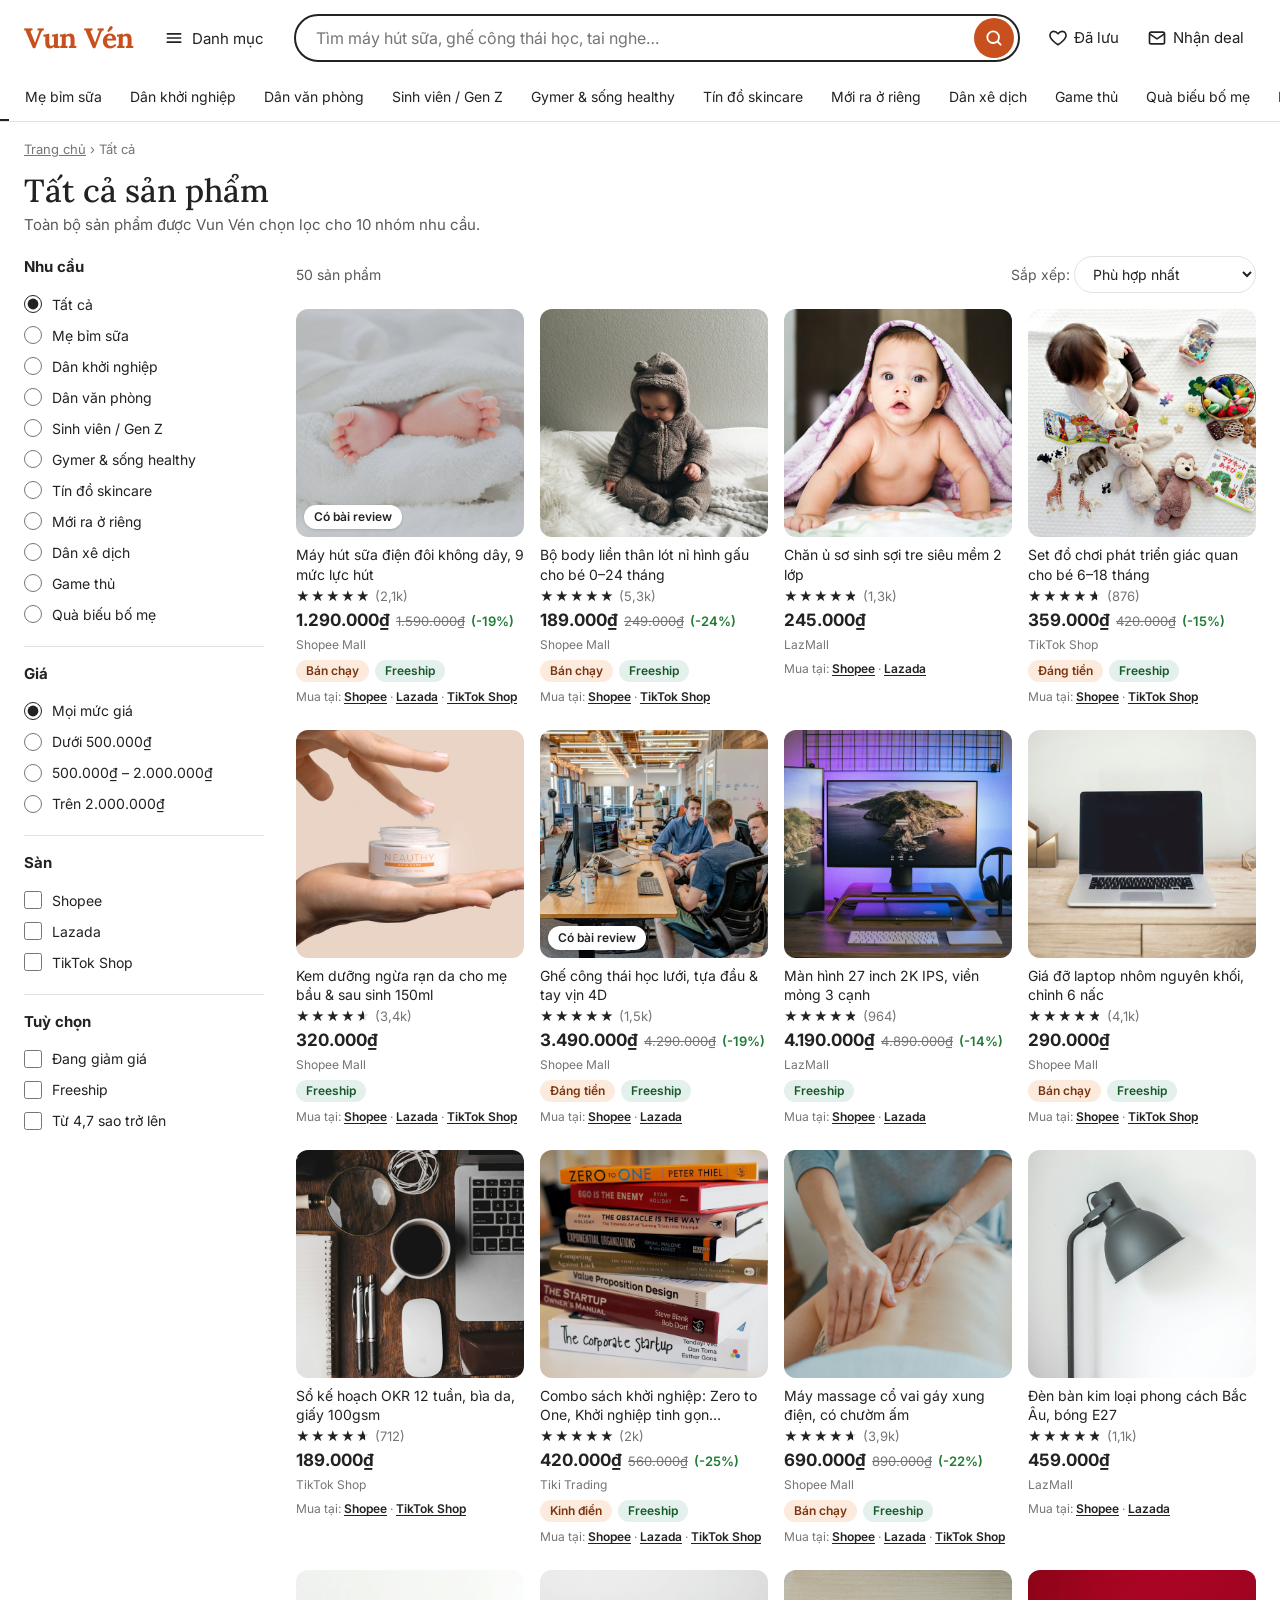
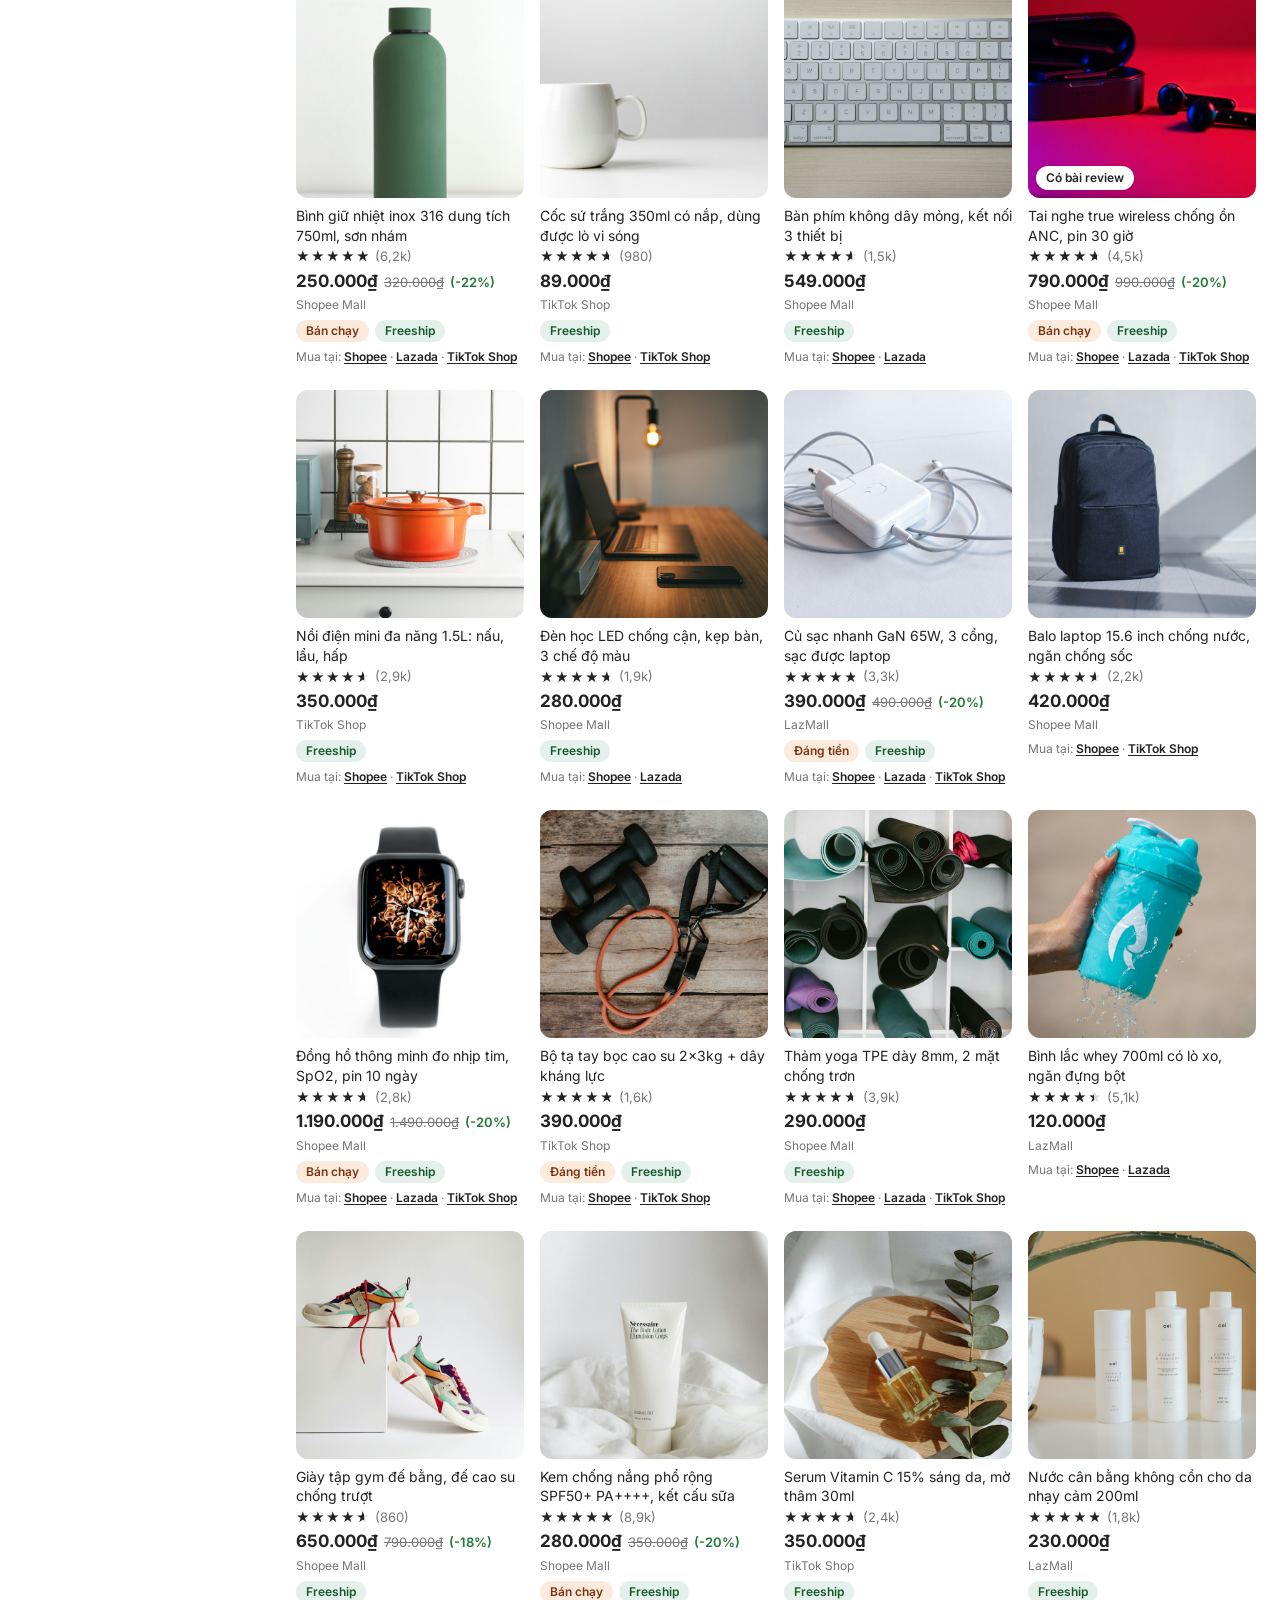
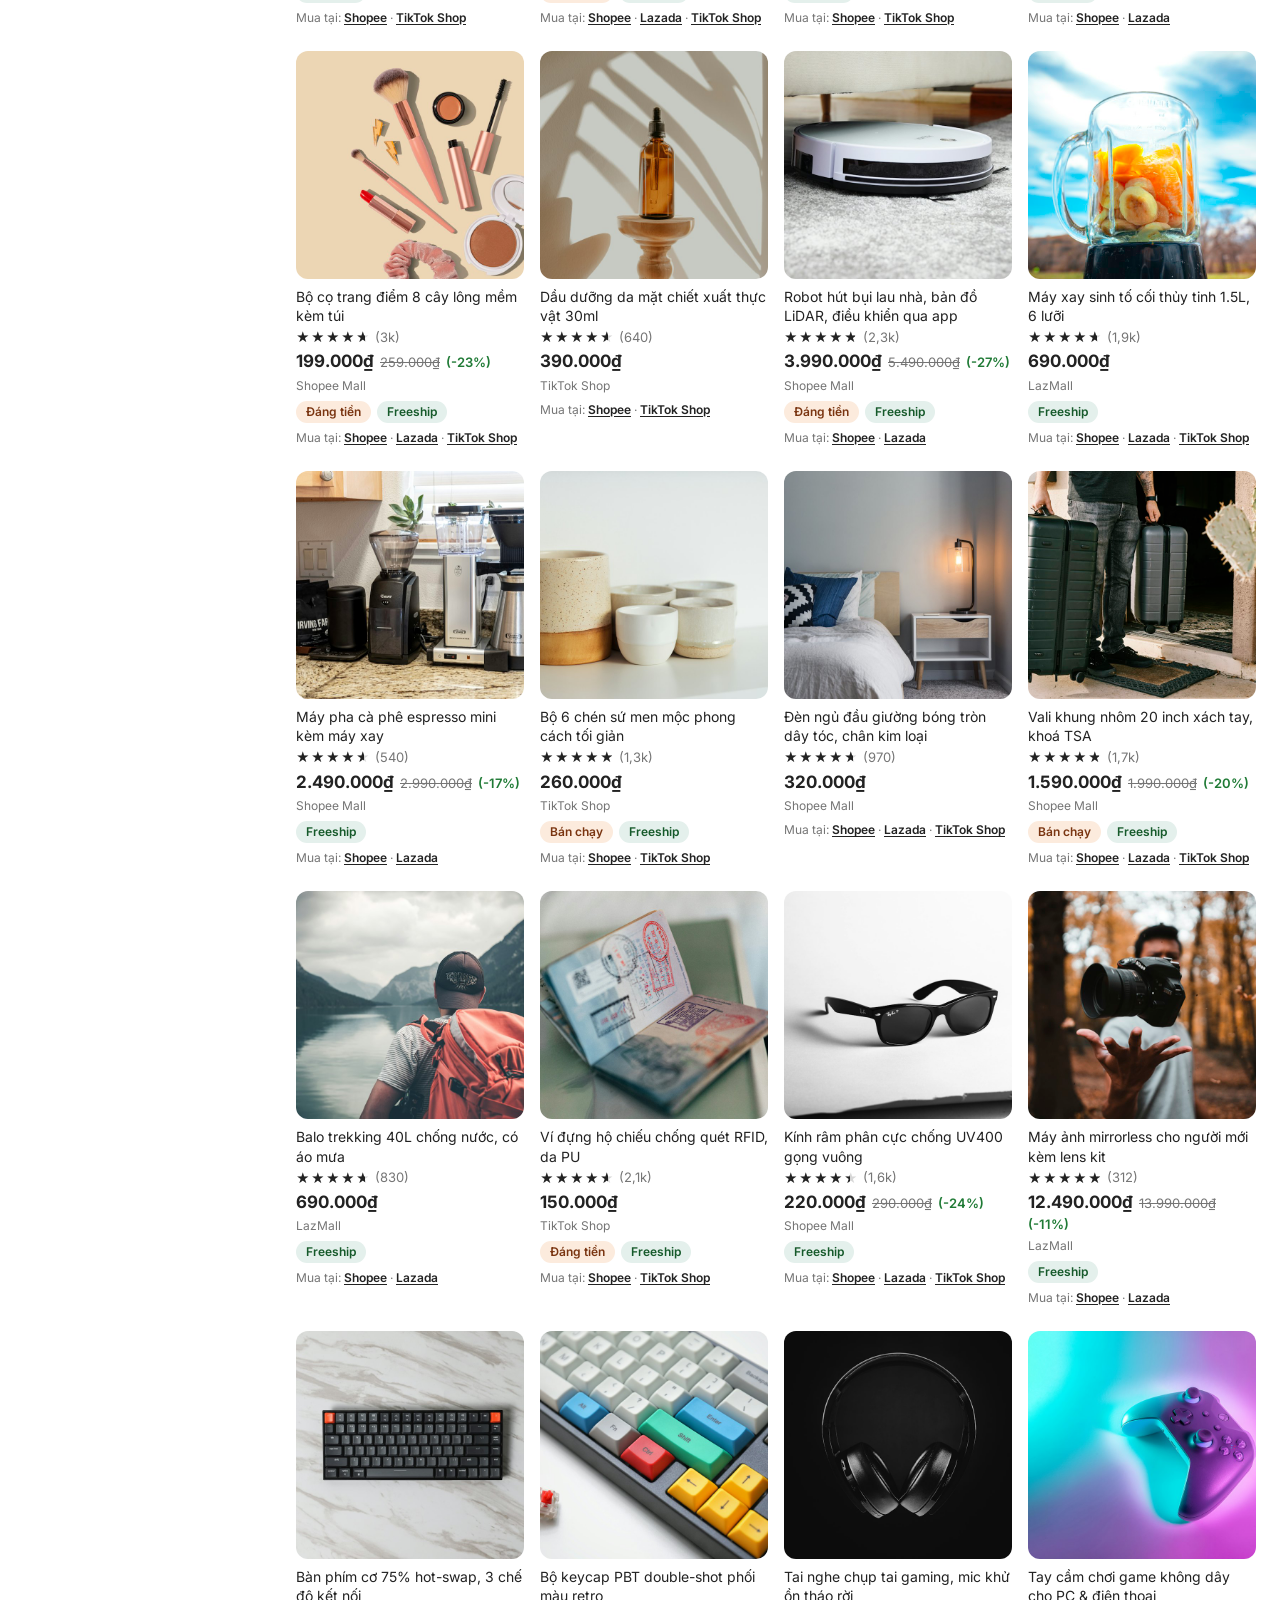
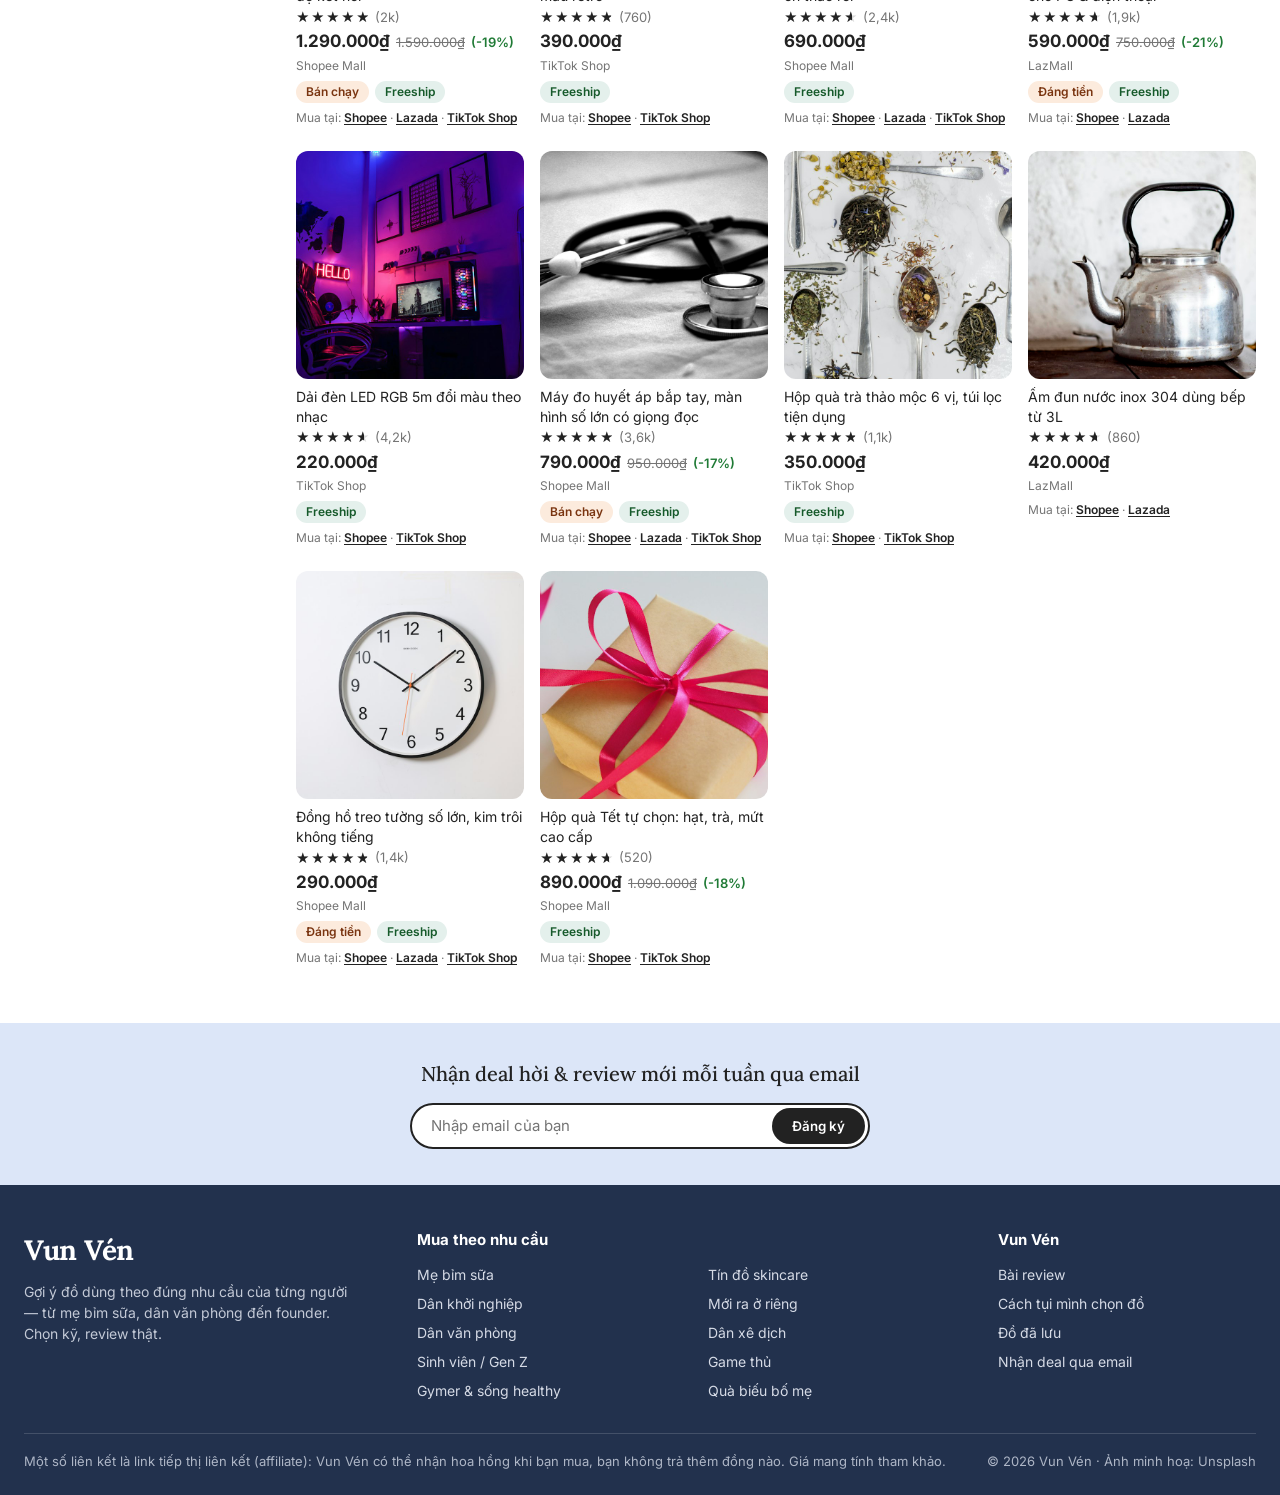
==== danh-muc.html @ 1ed4f2cb "Redesign site in marketplace style with real photos Replace emoji/gradient look with a storefront la" ====
<!doctype html>
<html lang="vi">
<head>
<meta charset="utf-8">
<meta name="viewport" content="width=device-width,initial-scale=1">
<link rel="preconnect" href="https://fonts.googleapis.com">
<link rel="preconnect" href="https://fonts.gstatic.com" crossorigin>
<link href="https://fonts.googleapis.com/css2?family=Inter:wght@400;500;600;700&family=Lora:wght@500;700&display=swap" rel="stylesheet">
<link rel="stylesheet" href="assets/style.css">
<title>Danh mục — Vun Vén</title>
</head>
<body data-page="listing">
<div id="site-header"></div>
<main class="wrap">
  <div class="crumbs"><a href="./">Trang chủ</a> › <span id="crumbName">Tất cả</span></div>
  <div class="list-head" id="listHead"></div>
  <div class="list-body">
    <aside class="filters" id="filters" aria-label="Bộ lọc"></aside>
    <div>
      <div class="toolbar">
        <div style="display:flex;gap:12px;align-items:center">
          <button class="btn ftoggle" id="ftoggle" type="button" style="height:38px;padding:0 16px">Bộ lọc</button>
          <span id="resultCount"></span>
        </div>
        <label>Sắp xếp:
          <select id="sort">
            <option value="rel">Phù hợp nhất</option>
            <option value="pop">Nhiều đánh giá nhất</option>
            <option value="rate">Điểm cao nhất</option>
            <option value="low">Giá thấp đến cao</option>
            <option value="high">Giá cao đến thấp</option>
          </select>
        </label>
      </div>
      <div class="grid g4" id="listGrid"></div>
    </div>
  </div>
</main>
<div id="site-footer"></div>
<script src="assets/data.js"></script>
<script src="assets/app.js"></script>
</body>
</html>
---- assets/style.css ----
/* ===== Vun Vén — marketplace style ===== */
:root{
  --bg:#fff; --ink:#222; --muted:#595959; --soft:#757575; --line:#E1E3DF;
  --brand:#C8501E; --brand-dark:#A63F12;
  --peach:#FCEBDD; --cream:#F6F3EE; --mint:#E4F0EC; --navy:#22314D;
  --green:#1F7A35; --radius:12px;
  --serif:"Lora",Georgia,serif; --sans:"Inter",system-ui,-apple-system,"Segoe UI",sans-serif;
}
*{box-sizing:border-box}
html{scroll-behavior:smooth}
body{margin:0;background:var(--bg);color:var(--ink);font-family:var(--sans);font-size:15px;line-height:1.5;-webkit-font-smoothing:antialiased}
a{color:inherit;text-decoration:none}
img{display:block;max-width:100%}
button{font-family:inherit;color:inherit}
.wrap{max-width:1400px;margin:0 auto;padding:0 24px}
.sr{position:absolute;width:1px;height:1px;overflow:hidden;clip:rect(0 0 0 0)}
svg.i{width:20px;height:20px;flex:none}

/* ---------- header ---------- */
.hdr{background:#fff;position:sticky;top:0;z-index:40}
.hdr-main{display:flex;align-items:center;gap:16px;height:76px}
.logo{font-family:var(--serif);font-weight:700;font-size:28px;color:var(--brand);letter-spacing:-.01em;white-space:nowrap}
.cat-btn{display:flex;align-items:center;gap:8px;border:0;background:none;padding:10px 14px;border-radius:24px;font-size:15px;cursor:pointer;white-space:nowrap}
.cat-btn:hover{background:var(--cream)}
.search{flex:1;display:flex;align-items:center;border:2px solid var(--ink);border-radius:28px;height:48px;padding:0 4px 0 18px;background:#fff}
.search:focus-within{box-shadow:0 0 0 3px rgba(200,80,30,.18)}
.search input{flex:1;min-width:0;border:0;outline:0;font:inherit;font-size:16px;background:transparent}
.search button{display:grid;place-items:center;width:40px;height:40px;border-radius:50%;border:0;background:var(--brand);color:#fff;cursor:pointer}
.search button:hover{background:var(--brand-dark)}
.hdr-act{display:flex;align-items:center;gap:4px}
.hdr-act a{display:flex;align-items:center;gap:6px;padding:10px 12px;border-radius:24px;font-size:15px;white-space:nowrap;position:relative}
.hdr-act a:hover{background:var(--cream)}
.count{position:absolute;top:2px;right:2px;min-width:18px;height:18px;border-radius:9px;background:var(--brand);color:#fff;font-size:11px;font-weight:700;display:grid;place-items:center;padding:0 4px}
.count:empty{display:none}
.navrow{border-bottom:1px solid var(--line)}
.navrow ul{list-style:none;margin:0 auto;padding:0;display:flex;justify-content:center;gap:4px;overflow-x:auto;scrollbar-width:none}
.navrow ul::-webkit-scrollbar{display:none}
.navrow a{display:block;padding:10px 12px 12px;font-size:14px;color:var(--ink);white-space:nowrap;border-bottom:2px solid transparent}
.navrow a:hover,.navrow a.on{border-bottom-color:var(--ink)}
.megamenu{position:absolute;left:24px;top:70px;background:#fff;border-radius:var(--radius);box-shadow:0 8px 32px rgba(0,0,0,.16);padding:10px;width:300px;display:none;z-index:50}
.megamenu.open{display:block}
.megamenu a{display:flex;align-items:center;gap:12px;padding:8px 10px;border-radius:8px;font-size:15px}
.megamenu a:hover{background:var(--cream)}
.megamenu img{width:36px;height:36px;border-radius:50%;object-fit:cover}

/* ---------- headings ---------- */
.h-serif{font-family:var(--serif);font-weight:500;letter-spacing:-.01em}
.sec{padding:40px 0}
.sec-title{display:flex;align-items:baseline;justify-content:space-between;gap:16px;margin-bottom:18px}
.sec-title h2{font-family:var(--serif);font-weight:500;font-size:26px;margin:0;line-height:1.25}
.sec-title a{font-size:15px;font-weight:600;text-decoration:underline;text-underline-offset:3px;white-space:nowrap}
.sec-title p{margin:4px 0 0;color:var(--muted)}

/* ---------- hero (home) ---------- */
.welcome{background:var(--peach);padding:36px 0 0}
.welcome h1{font-family:var(--serif);font-weight:500;font-size:clamp(26px,3vw,36px);text-align:center;margin:0 0 6px;line-height:1.2}
.welcome .sub{text-align:center;color:var(--muted);margin:0 0 26px}
.circles{display:flex;justify-content:center;gap:22px;padding-bottom:30px;overflow-x:auto;scrollbar-width:none}
.circles::-webkit-scrollbar{display:none}
.circle{display:flex;flex-direction:column;align-items:center;gap:10px;width:112px;flex:none;text-align:center;font-size:14px;font-weight:600;line-height:1.3}
.circle span.ph{width:112px;height:112px;border-radius:50%;overflow:hidden;background:#fff;box-shadow:0 1px 4px rgba(0,0,0,.12);transition:box-shadow .2s}
.circle img{width:100%;height:100%;object-fit:cover;transition:transform .3s}
.circle:hover span.ph{box-shadow:0 4px 16px rgba(0,0,0,.22)}
.circle:hover img{transform:scale(1.06)}

/* ---------- tabs (shop by need) ---------- */
.tabs{display:flex;gap:8px;overflow-x:auto;padding:2px 0 14px;scrollbar-width:none}
.tabs::-webkit-scrollbar{display:none}
.tab{flex:none;border:1px solid var(--line);background:#fff;border-radius:24px;padding:8px 16px;font-size:14px;font-weight:600;cursor:pointer}
.tab:hover{border-color:var(--ink)}
.tab.on{background:var(--ink);color:#fff;border-color:var(--ink)}
.need-intro{display:flex;justify-content:space-between;align-items:center;gap:16px;background:var(--cream);border-radius:var(--radius);padding:14px 18px;margin-bottom:18px;font-size:14px;color:var(--muted)}
.need-intro b{color:var(--ink)}
.need-intro a{font-weight:600;color:var(--ink);text-decoration:underline;white-space:nowrap}

/* ---------- product grid & card ---------- */
.grid{display:grid;grid-template-columns:repeat(5,1fr);gap:24px 16px}
.grid.g4{grid-template-columns:repeat(4,1fr)}
.pcard{position:relative;min-width:0}
.pimg{display:block;position:relative;aspect-ratio:1/1;border-radius:var(--radius);overflow:hidden;background:var(--cream)}
.pimg img{width:100%;height:100%;object-fit:cover;transition:transform .35s}
.pcard:hover .pimg img{transform:scale(1.04)}
.pcard:hover .ptitle{text-decoration:underline}
.heart{position:absolute;top:8px;right:8px;width:36px;height:36px;border-radius:50%;border:0;background:#fff;display:grid;place-items:center;cursor:pointer;box-shadow:0 1px 4px rgba(0,0,0,.2);opacity:0;transition:opacity .15s,transform .15s;z-index:2}
.pcard:hover .heart,.heart.on,.heart:focus-visible{opacity:1}
.heart:hover{transform:scale(1.08)}
.heart svg{width:18px;height:18px}
.heart.on svg{fill:#D0321A;stroke:#D0321A}
.rv-flag{position:absolute;left:8px;bottom:8px;background:#fff;border-radius:16px;font-size:12px;font-weight:600;padding:3px 10px;box-shadow:0 1px 3px rgba(0,0,0,.15)}
.pbody{padding-top:8px}
.ptitle{font-size:14px;line-height:1.4;color:var(--ink);display:-webkit-box;-webkit-line-clamp:2;-webkit-box-orient:vertical;overflow:hidden;min-height:2.8em}
.rate{display:flex;align-items:center;gap:4px;font-size:13px;margin-top:2px;color:var(--soft)}
.stars{position:relative;display:inline-block;font-size:13px;letter-spacing:1px;color:#D7D7D7;line-height:1}
.stars::before{content:"★★★★★"}
.stars i{position:absolute;inset:0;overflow:hidden;color:var(--ink);font-style:normal;white-space:nowrap}
.stars i::before{content:"★★★★★"}
.stars.lg{font-size:18px}
.price{display:flex;align-items:baseline;flex-wrap:wrap;gap:0 6px;margin-top:2px}
.price b{font-size:17px;font-weight:700}
.price s{font-size:13px;color:var(--soft)}
.price em{font-style:normal;font-size:13px;color:var(--green);font-weight:600}
.pmeta{font-size:12px;color:var(--soft);margin-top:2px}
.badges{display:flex;gap:6px;flex-wrap:wrap;margin-top:6px}
.badge{font-size:12px;font-weight:600;padding:2px 10px;border-radius:16px;background:var(--peach);color:#7A3511}
.badge.ship{background:var(--mint);color:#165A2B}
.shopline{font-size:12px;margin-top:6px;color:var(--soft)}
.shopline a{color:var(--ink);font-weight:600;text-decoration:underline;text-underline-offset:2px}

/* ---------- promo banners ---------- */
.promos{display:grid;grid-template-columns:1.4fr 1fr;gap:16px}
.promo{position:relative;border-radius:16px;overflow:hidden;display:grid;grid-template-columns:1fr 1fr;min-height:320px;background:var(--mint)}
.promo.alt{background:#E9E4F5;grid-template-columns:1fr}
.promo .txt{padding:32px;display:flex;flex-direction:column;justify-content:center;gap:10px}
.promo .txt small{font-size:13px;font-weight:600;text-transform:uppercase;letter-spacing:.06em;color:var(--muted)}
.promo h3{font-family:var(--serif);font-weight:500;font-size:28px;line-height:1.2;margin:0}
.promo p{margin:0;color:var(--muted)}
.promo img{width:100%;height:100%;object-fit:cover}
.promo.alt img{position:absolute;inset:0}
.promo.alt .txt{position:relative;z-index:1;margin-top:auto;background:linear-gradient(transparent,rgba(0,0,0,.65));color:#fff;padding-top:80px}
.promo.alt .txt small,.promo.alt p{color:rgba(255,255,255,.85)}
.promo.alt .btn{color:var(--ink);border-color:#fff}
.btn{display:inline-flex;align-items:center;justify-content:center;gap:8px;height:44px;padding:0 22px;border-radius:24px;font-weight:600;font-size:15px;border:2px solid var(--ink);background:#fff;cursor:pointer;align-self:flex-start;transition:transform .1s,box-shadow .15s}
.btn:hover{box-shadow:0 3px 10px rgba(0,0,0,.15);transform:translateY(-1px)}
.btn.dark{background:var(--ink);color:#fff}
.btn.brand{background:var(--brand);border-color:var(--brand);color:#fff}
.btn.block{width:100%;height:48px}

/* ---------- editorial ---------- */
.editorial{background:var(--cream)}
.posts{display:grid;grid-template-columns:repeat(3,1fr);gap:20px}
.post{background:#fff;border-radius:var(--radius);overflow:hidden;transition:box-shadow .2s}
.post:hover{box-shadow:0 6px 20px rgba(0,0,0,.12)}
.post:hover h3{text-decoration:underline}
.post .ph{aspect-ratio:16/10;overflow:hidden}
.post .ph img{width:100%;height:100%;object-fit:cover}
.post .b{padding:16px 18px 20px}
.kicker{font-size:12px;font-weight:700;letter-spacing:.06em;text-transform:uppercase;color:var(--brand)}
.post h3{font-family:var(--serif);font-weight:500;font-size:20px;line-height:1.3;margin:6px 0 8px}
.post p{margin:0;color:var(--muted);font-size:14px}
.post .m{display:flex;align-items:center;gap:8px;margin-top:12px;font-size:13px;color:var(--soft)}
.score-chip{background:var(--ink);color:#fff;font-weight:700;border-radius:6px;padding:1px 7px;font-size:12px}

/* ---------- trust ---------- */
.trust{display:grid;grid-template-columns:repeat(3,1fr);gap:24px;text-align:center}
.trust div{padding:8px 24px}
.trust svg{width:34px;height:34px;color:var(--brand);margin:0 auto 10px}
.trust h3{font-family:var(--serif);font-weight:500;font-size:19px;margin:0 0 6px}
.trust p{margin:0;color:var(--muted);font-size:14px}

/* ---------- footer ---------- */
.newsletter{background:#DCE6F8;padding:36px 0;text-align:center}
.newsletter h2{font-family:var(--serif);font-weight:500;font-size:20px;margin:0 0 14px}
.nl-form{display:flex;max-width:460px;margin:0 auto;border:2px solid var(--ink);border-radius:28px;background:#fff;padding:3px}
.nl-form input{flex:1;min-width:0;border:0;outline:0;font:inherit;padding:0 16px;background:transparent}
.nl-form button{border:0;background:var(--ink);color:#fff;border-radius:24px;padding:10px 20px;font-weight:600;cursor:pointer}
.ftr{background:var(--navy);color:#fff;padding:44px 0 24px;font-size:14px}
.fcols{display:grid;grid-template-columns:1.4fr 1fr 1fr 1fr;gap:32px}
.ftr h4{margin:0 0 12px;font-size:15px}
.ftr ul{list-style:none;margin:0;padding:0;display:grid;gap:8px}
.ftr a{color:#D5DAE5}
.ftr a:hover{color:#fff;text-decoration:underline}
.ftr .logo{color:#fff}
.ftr .about{color:#C3C9D6;margin:10px 0 0;max-width:340px}
.disclose{margin-top:32px;padding-top:18px;border-top:1px solid rgba(255,255,255,.15);color:#AEB6C6;font-size:13px;display:flex;justify-content:space-between;gap:16px;flex-wrap:wrap}

/* ---------- listing page ---------- */
.crumbs{font-size:13px;color:var(--soft);padding:18px 0 4px}
.crumbs a{text-decoration:underline}
.list-head{display:flex;gap:20px;align-items:center;padding:8px 0 20px}
.list-head img{width:88px;height:88px;border-radius:50%;object-fit:cover;flex:none}
.list-head h1{font-family:var(--serif);font-weight:500;font-size:32px;margin:0 0 4px;line-height:1.2}
.list-head p{margin:0;color:var(--muted);max-width:720px}
.chips{display:flex;gap:6px;flex-wrap:wrap;margin-top:10px}
.chip{font-size:13px;padding:3px 12px;border-radius:16px;background:var(--cream)}
.list-body{display:grid;grid-template-columns:240px 1fr;gap:32px;padding-bottom:56px}
.filters h3{font-size:15px;margin:0 0 10px}
.fgroup{padding:16px 0;border-top:1px solid var(--line)}
.fgroup:first-child{border-top:0;padding-top:0}
.fgroup label{display:flex;align-items:center;gap:10px;padding:5px 0;font-size:14px;cursor:pointer}
.fgroup input{width:18px;height:18px;accent-color:var(--ink);margin:0}
.toolbar{display:flex;justify-content:space-between;align-items:center;gap:12px;margin-bottom:16px;font-size:14px;color:var(--muted)}
.toolbar select{font:inherit;font-size:14px;border:1px solid var(--line);border-radius:24px;padding:8px 14px;background:#fff;color:var(--ink);cursor:pointer}
.ftoggle{display:none}
.empty{grid-column:1/-1;text-align:center;padding:56px 16px;color:var(--muted)}

/* ---------- review (listing-detail) page ---------- */
.pdp{display:grid;grid-template-columns:minmax(0,1.35fr) minmax(320px,1fr);gap:40px;padding:8px 0 40px}
.gallery{position:relative}
.gallery .main{border-radius:var(--radius);overflow:hidden;aspect-ratio:1/1;background:var(--cream)}
.gallery .main img{width:100%;height:100%;object-fit:cover}
.gallery .heart{opacity:1;top:14px;right:14px;width:44px;height:44px}
.buybox{align-self:start;position:sticky;top:96px}
.buybox .tag{display:inline-block;font-size:13px;font-weight:600;background:var(--peach);color:#7A3511;padding:3px 12px;border-radius:16px;margin-bottom:12px}
.buybox .bprice{display:flex;align-items:baseline;gap:10px;flex-wrap:wrap}
.buybox .bprice b{font-size:30px;font-weight:700;letter-spacing:-.01em}
.buybox .bprice s{color:var(--soft);font-size:16px}
.buybox .bprice em{font-style:normal;color:var(--green);font-weight:600}
.buybox .note{font-size:13px;color:var(--soft);margin:2px 0 14px}
.buybox h1{font-size:20px;font-weight:400;line-height:1.4;margin:0 0 10px}
.buybox .by{display:flex;align-items:center;gap:8px;font-size:14px;margin-bottom:18px;flex-wrap:wrap}
.buybox .by b{font-weight:600}
.buybtns{display:grid;gap:10px;margin-bottom:18px}
.save-btn{background:none;border:0;display:flex;align-items:center;justify-content:center;gap:8px;width:100%;padding:10px;font-weight:600;cursor:pointer;border-radius:24px}
.save-btn:hover{background:var(--cream)}
.save-btn.on svg{fill:#D0321A;stroke:#D0321A}
.hl{list-style:none;padding:0;margin:0 0 6px;display:grid;gap:10px;font-size:14px}
.hl li{display:flex;gap:10px}
.hl svg{width:18px;height:18px;margin-top:1px}
details{border-top:1px solid var(--line);padding:14px 0}
details:last-child{border-bottom:1px solid var(--line)}
summary{cursor:pointer;font-weight:600;font-size:16px;list-style:none;display:flex;justify-content:space-between;align-items:center}
summary::-webkit-details-marker{display:none}
summary::after{content:"";width:9px;height:9px;border-right:2px solid var(--ink);border-bottom:2px solid var(--ink);transform:rotate(45deg);margin-right:4px;transition:transform .2s}
details[open] summary::after{transform:rotate(-135deg)}
details .dc{padding-top:10px;font-size:14px;color:var(--muted)}
table{width:100%;border-collapse:collapse}
td{padding:8px 0;border-bottom:1px solid var(--line);vertical-align:top;font-size:14px}
td:first-child{color:var(--soft);width:42%;padding-right:12px}
td:last-child{color:var(--ink)}
.article-wrap{display:grid;grid-template-columns:minmax(0,1.35fr) minmax(320px,1fr);gap:40px;padding:8px 0 40px;border-top:1px solid var(--line)}
.article{padding-top:28px}
.article .kicker{display:block;margin-bottom:6px}
.article h2.t{font-family:var(--serif);font-weight:500;font-size:30px;line-height:1.25;margin:0 0 10px}
.byline{font-size:14px;color:var(--soft);display:flex;gap:6px 16px;flex-wrap:wrap;margin-bottom:22px}
.sample-note{background:#FFF6D8;border:1px solid #F1DE9A;color:#6B5200;border-radius:10px;padding:10px 14px;font-size:13px;margin-bottom:22px}
.tldr{background:var(--cream);border-radius:var(--radius);padding:18px 20px;margin-bottom:28px}
.tldr h3{margin:0 0 6px;font-size:15px}
.tldr p{margin:0;font-size:16px;line-height:1.6}
.article h3.s{font-family:var(--serif);font-weight:500;font-size:22px;margin:30px 0 8px}
.article p.body{font-size:16px;line-height:1.75;margin:0 0 12px;color:#333}
.pc{display:grid;grid-template-columns:1fr 1fr;gap:16px;margin:24px 0}
.pc>div{border:1px solid var(--line);border-radius:var(--radius);padding:18px}
.pc h4{margin:0 0 10px;font-size:15px}
.pc ul{list-style:none;margin:0;padding:0;display:grid;gap:8px;font-size:14px}
.pc li{display:flex;gap:8px}
.pc li::before{flex:none;width:18px;font-weight:700}
.pc .pros li::before{content:"+";color:var(--green)}
.pc .cons li::before{content:"–";color:#B3261E}
.fit{display:grid;grid-template-columns:1fr 1fr;gap:16px;margin-top:28px}
.fit>div{background:var(--cream);border-radius:var(--radius);padding:18px}
.fit h4{margin:0 0 8px;font-size:15px}
.fit ul{margin:0;padding-left:18px;font-size:14px;display:grid;gap:4px}
.scorecard{position:sticky;top:96px;margin-top:28px;border:1px solid var(--line);border-radius:var(--radius);padding:22px}
.scorecard .big{display:flex;align-items:center;gap:16px;margin-bottom:16px}
.scorecard .big b{font-family:var(--serif);font-size:48px;font-weight:500;line-height:1}
.scorecard .big span{font-size:14px;color:var(--muted)}
.bars{display:grid;gap:10px}
.bar{display:grid;grid-template-columns:110px 1fr 30px;gap:10px;align-items:center;font-size:13px}
.bar i{height:6px;border-radius:3px;background:#ECECEC;overflow:hidden}
.bar i::after{content:"";display:block;height:100%;width:calc(var(--v)*10%);background:var(--ink);border-radius:3px}
.bar b{text-align:right;font-weight:600}
.verdict{margin-top:18px;padding-top:16px;border-top:1px solid var(--line);font-size:14px;color:var(--muted)}
.verdict h4{margin:0 0 6px;color:var(--ink);font-size:15px}
.sticky-buy{display:none}

.toast{position:fixed;left:50%;bottom:24px;transform:translate(-50%,20px);background:var(--ink);color:#fff;padding:12px 20px;border-radius:24px;font-size:14px;font-weight:600;opacity:0;visibility:hidden;transition:.25s;z-index:99}
.toast.show{transform:translate(-50%,0);opacity:1;visibility:visible}

/* ---------- responsive ---------- */
@media (max-width:1200px){
  .grid{grid-template-columns:repeat(4,1fr)}
  .grid.g4{grid-template-columns:repeat(3,1fr)}
}
@media (max-width:960px){
  .grid,.grid.g4{grid-template-columns:repeat(3,1fr)}
  .promos{grid-template-columns:1fr}
  .posts{grid-template-columns:1fr 1fr}
  .fcols{grid-template-columns:1fr 1fr}
  .pdp,.article-wrap{grid-template-columns:1fr;gap:24px}
  .buybox,.scorecard{position:static}
  .circles{justify-content:flex-start}
  .list-body{grid-template-columns:1fr}
  .filters{display:none;border:1px solid var(--line);border-radius:var(--radius);padding:16px}
  .filters.open{display:block}
  .ftoggle{display:inline-flex}
}
@media (max-width:720px){
  .wrap{padding:0 16px}
  .hdr-main{flex-wrap:wrap;height:auto;padding-top:10px;padding-bottom:10px;gap:8px 10px}
  .shopline{display:none}
  .logo{font-size:24px;order:1}
  .cat-btn{display:none}
  .hdr-act{order:2;margin-left:auto}
  .hdr-act .lbl{display:none}
  .search{order:3;flex-basis:100%;height:44px}
  .megamenu{display:none!important}
  .navrow ul{justify-content:flex-start}
  .grid,.grid.g4{grid-template-columns:repeat(2,1fr);gap:20px 12px}
  .heart{opacity:1;width:32px;height:32px}
  .circle,.circle span.ph{width:84px}
  .circle span.ph{height:84px}
  .circles{gap:14px}
  .circle{font-size:13px}
  .promo{grid-template-columns:1fr;min-height:0}
  .promo .txt{padding:22px}
  .promo>img{aspect-ratio:16/10}
  .promo.alt{min-height:340px}
  .promo h3{font-size:24px}
  .posts,.trust,.pc,.fit{grid-template-columns:1fr}
  .need-intro{flex-direction:column;align-items:flex-start}
  .list-head img{width:64px;height:64px}
  .list-head h1{font-size:24px}
  .article h2.t{font-size:24px}
  .sticky-buy{display:flex;position:fixed;left:0;right:0;bottom:0;z-index:45;background:#fff;border-top:1px solid var(--line);padding:10px 16px;gap:12px;align-items:center;box-shadow:0 -4px 16px rgba(0,0,0,.08)}
  .sticky-buy b{flex:1;font-size:18px}
  .sticky-buy .btn{align-self:center}
  .has-sticky .ftr{padding-bottom:90px}
}
@media (prefers-reduced-motion:reduce){*{transition:none!important}}
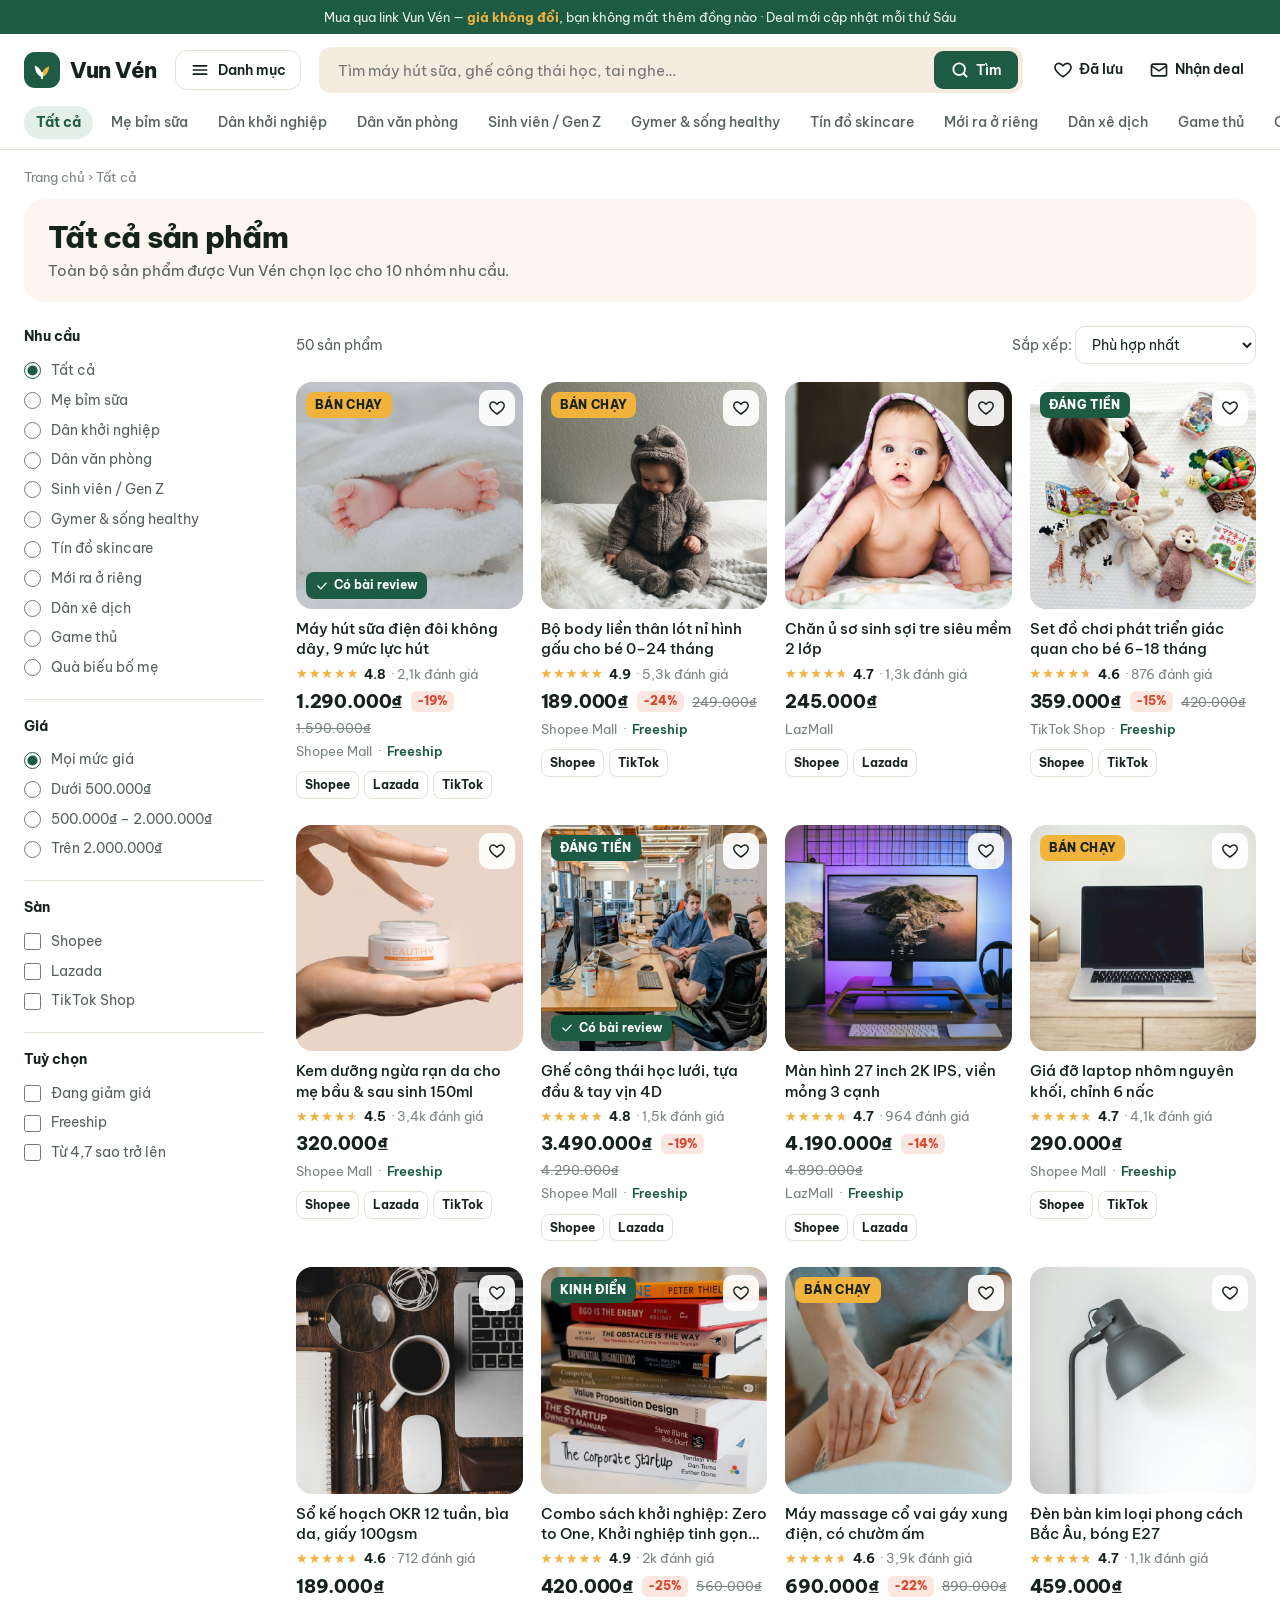
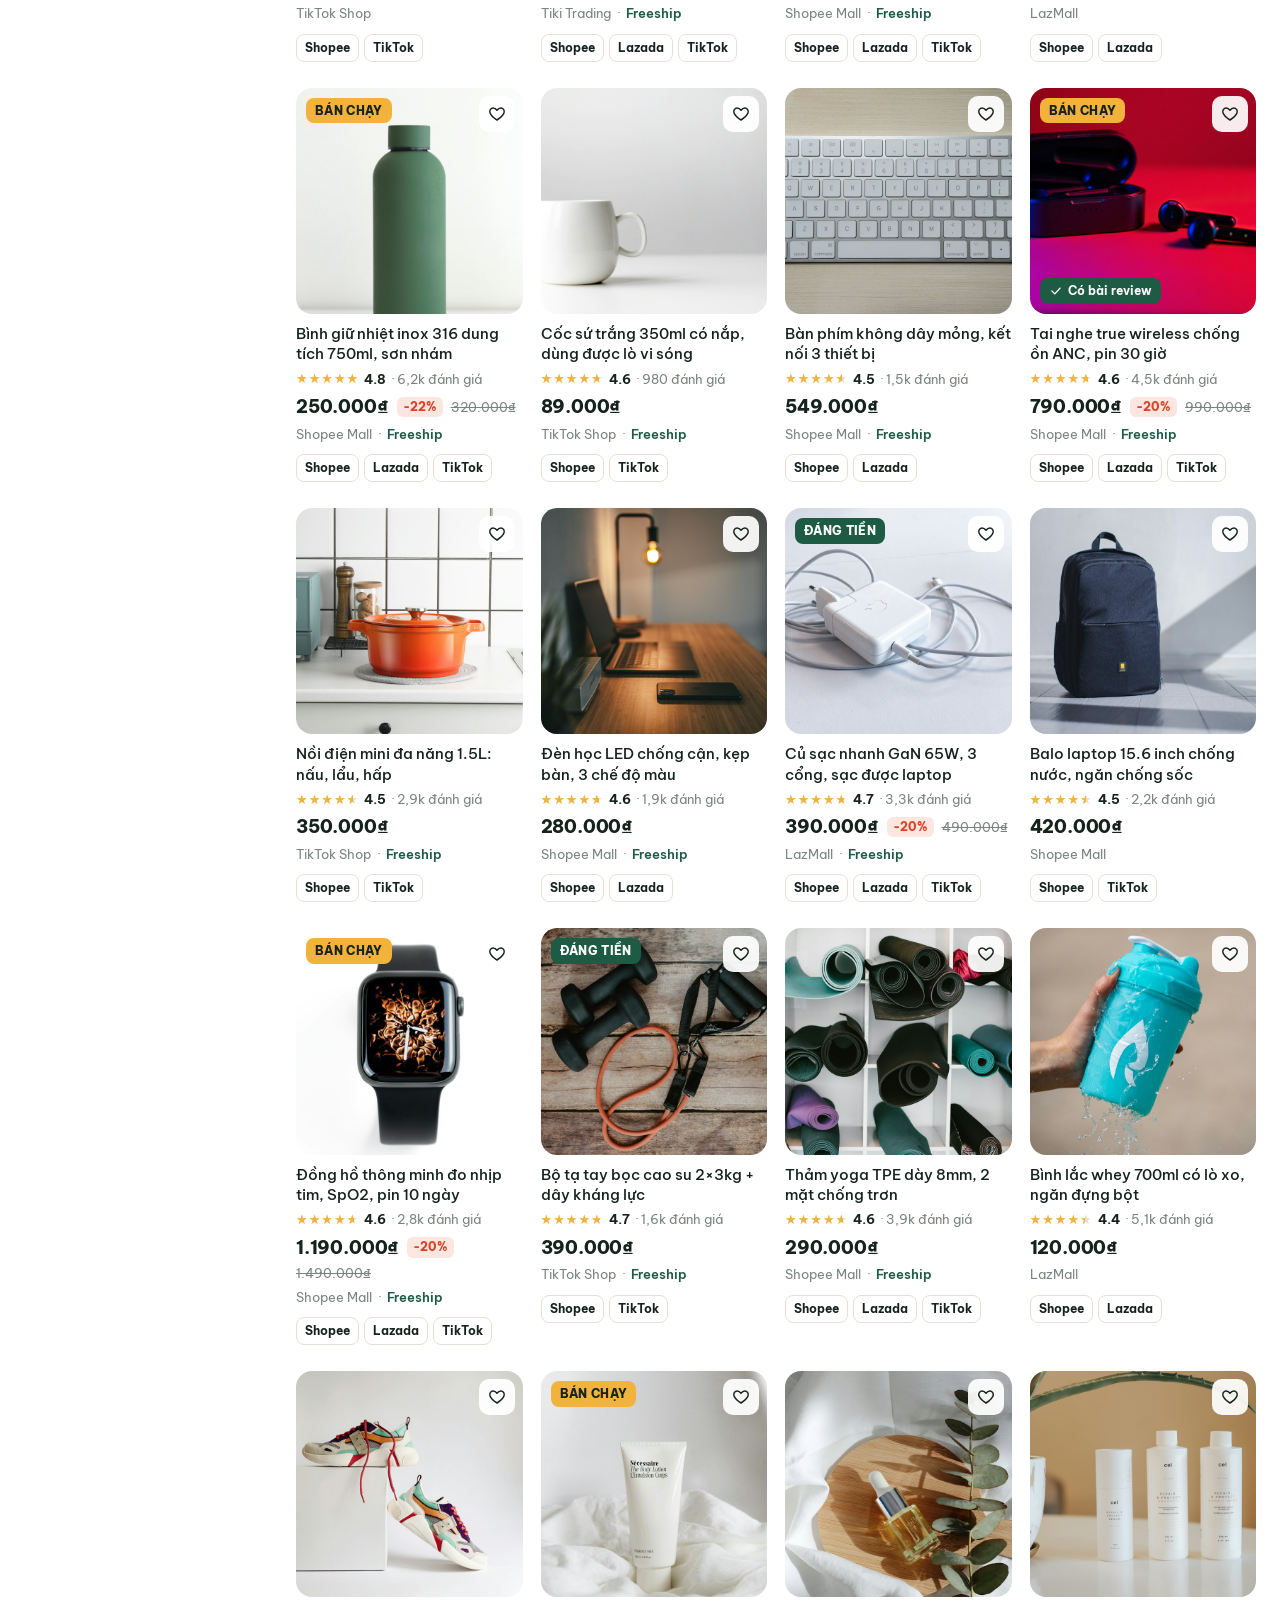
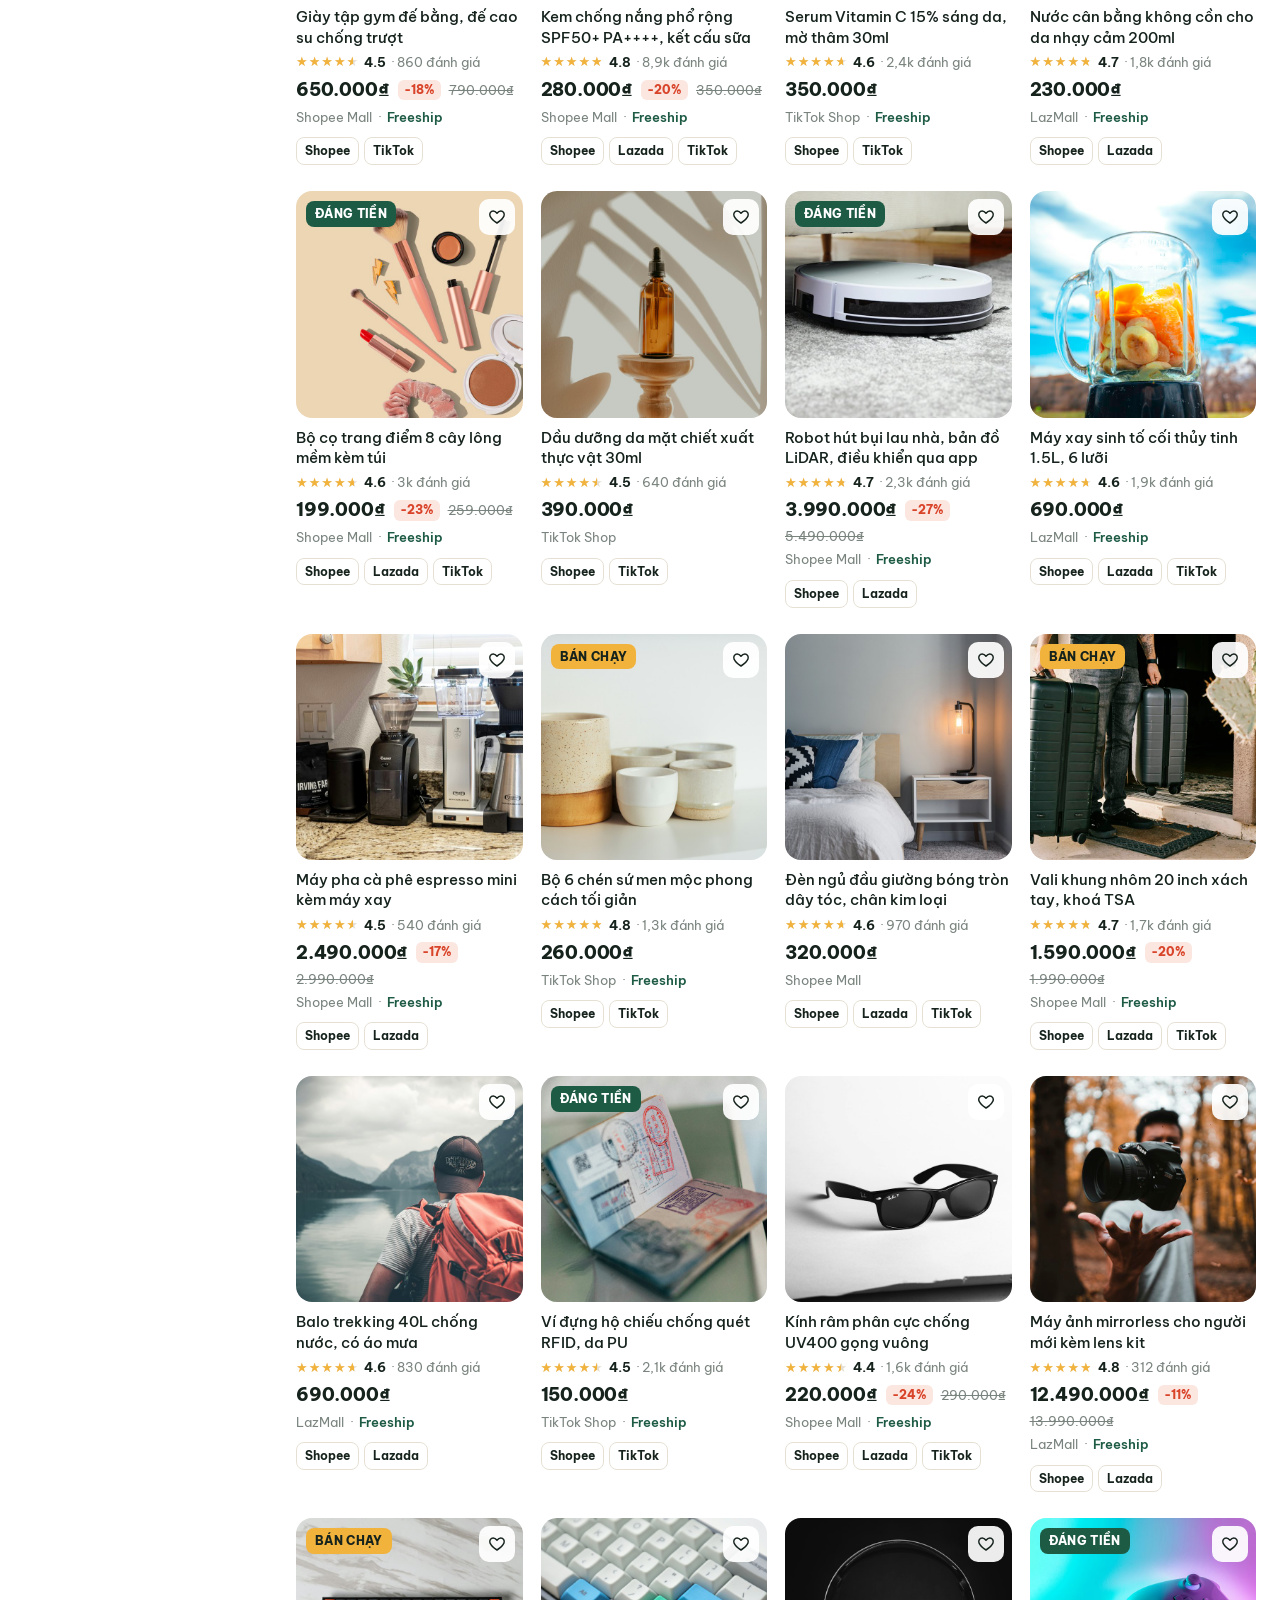
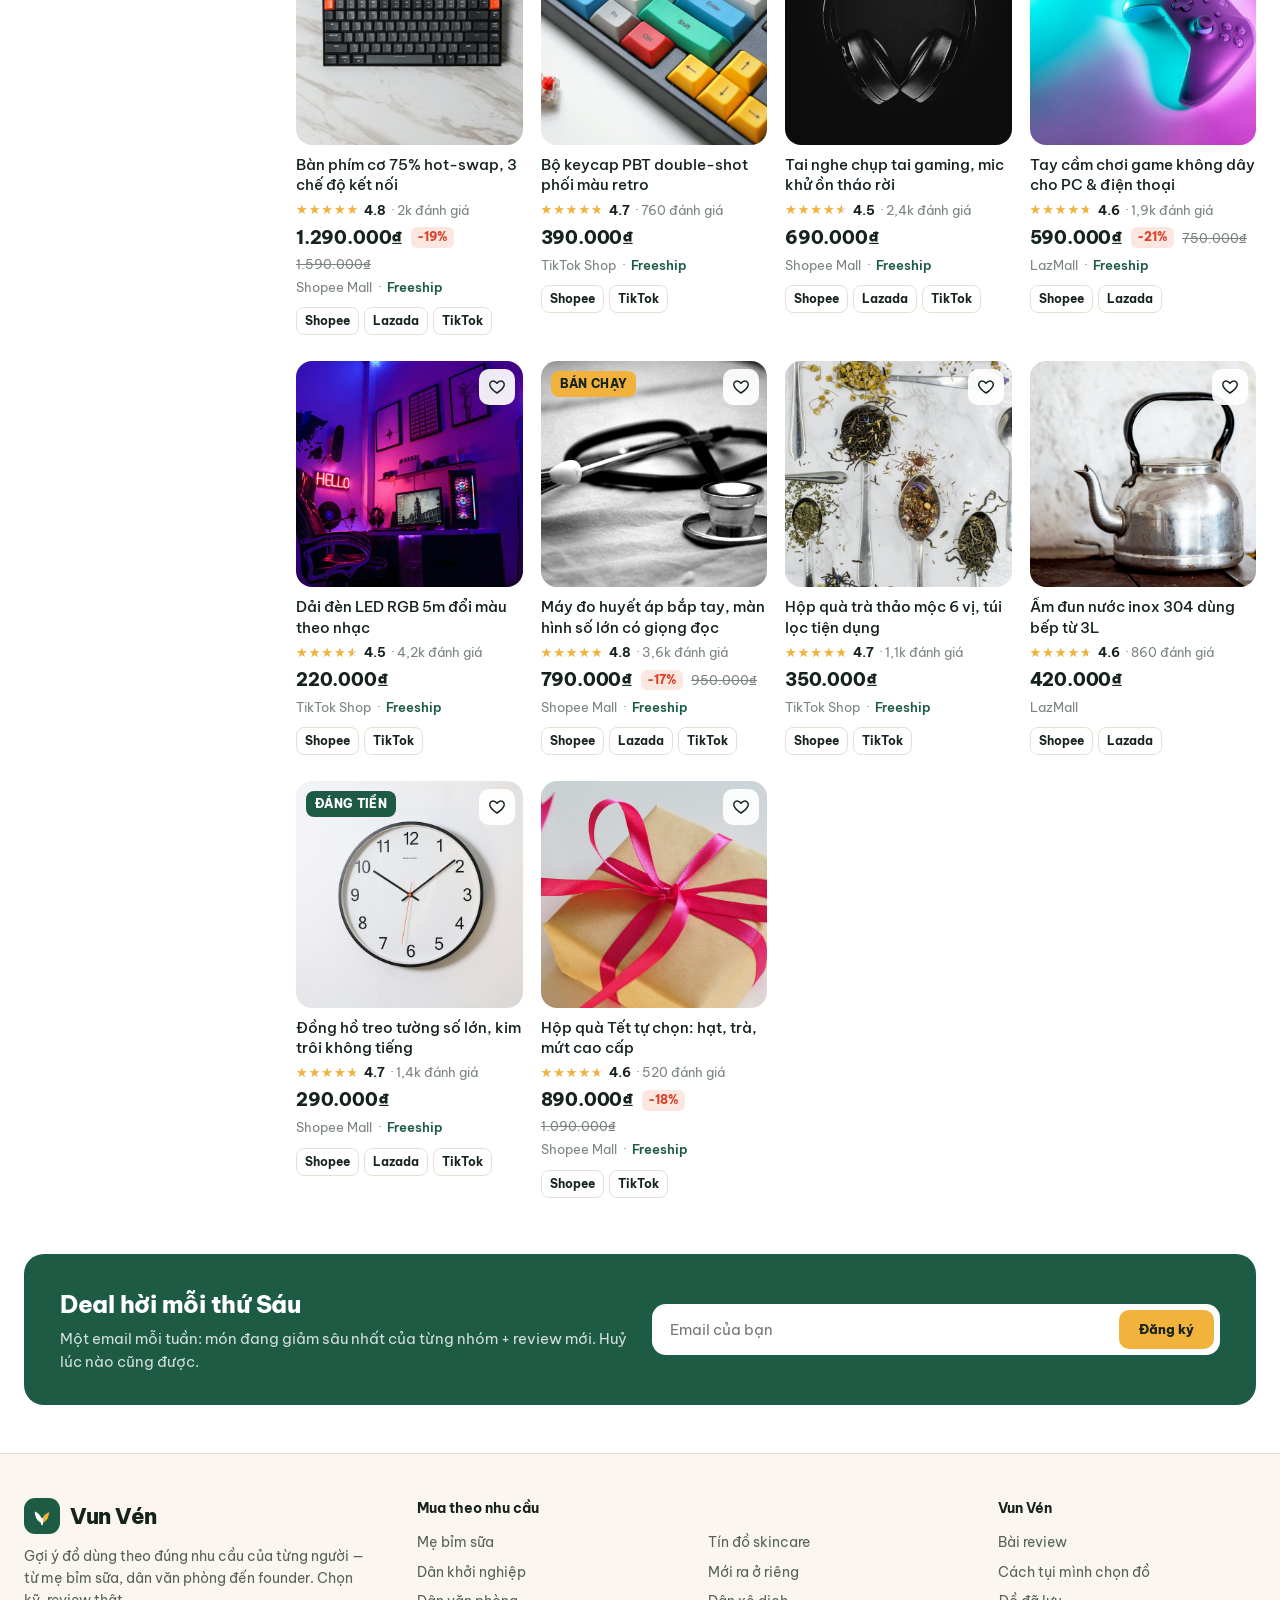
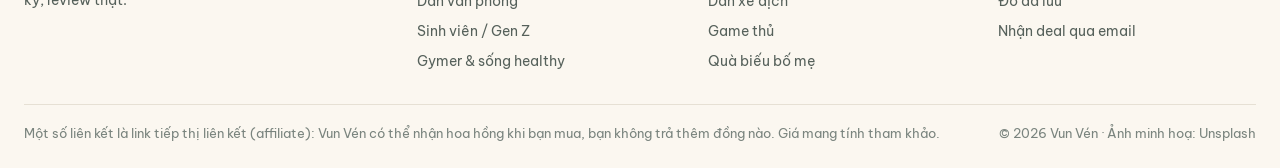
==== commit f824ebbd: "Give the site its own visual identity Move away from the borrowed marketplace look: forest green and" ====
--- a/danh-muc.html
+++ b/danh-muc.html
@@ -5,7 +5,7 @@
 <meta name="viewport" content="width=device-width,initial-scale=1">
 <link rel="preconnect" href="https://fonts.googleapis.com">
 <link rel="preconnect" href="https://fonts.gstatic.com" crossorigin>
-<link href="https://fonts.googleapis.com/css2?family=Inter:wght@400;500;600;700&family=Lora:wght@500;700&display=swap" rel="stylesheet">
+<link href="https://fonts.googleapis.com/css2?family=Be+Vietnam+Pro:wght@400;500;600;700;800&display=swap" rel="stylesheet">
 <link rel="stylesheet" href="assets/style.css">
 <title>Danh mục — Vun Vén</title>
 </head>
--- a/assets/style.css
+++ b/assets/style.css
@@ -1,259 +1,292 @@
-/* ===== Vun Vén — marketplace style ===== */
+/* ===== Vun Vén — bản sắc riêng: xanh lá rừng + vàng nghệ trên nền kem ===== */
 :root{
-  --bg:#fff; --ink:#222; --muted:#595959; --soft:#757575; --line:#E1E3DF;
-  --brand:#C8501E; --brand-dark:#A63F12;
-  --peach:#FCEBDD; --cream:#F6F3EE; --mint:#E4F0EC; --navy:#22314D;
-  --green:#1F7A35; --radius:12px;
-  --serif:"Lora",Georgia,serif; --sans:"Inter",system-ui,-apple-system,"Segoe UI",sans-serif;
+  --bg:#FFFFFF; --paper:#FBF7F0; --paper-2:#F3ECDF; --ink:#16231D; --muted:#56615B; --soft:#7A847E; --line:#E6E0D4;
+  --green:#1E5B45; --green-dark:#154533; --green-soft:#E3EFE8;
+  --gold:#F2B33D; --gold-soft:#FDF0D3; --red:#D9452B; --red-soft:#FCE6E0;
+  --radius:16px; --font:"Be Vietnam Pro",system-ui,-apple-system,"Segoe UI",sans-serif;
 }
 *{box-sizing:border-box}
 html{scroll-behavior:smooth}
-body{margin:0;background:var(--bg);color:var(--ink);font-family:var(--sans);font-size:15px;line-height:1.5;-webkit-font-smoothing:antialiased}
+body{margin:0;background:var(--bg);color:var(--ink);font-family:var(--font);font-size:15px;line-height:1.55;-webkit-font-smoothing:antialiased}
 a{color:inherit;text-decoration:none}
 img{display:block;max-width:100%}
 button{font-family:inherit;color:inherit}
-.wrap{max-width:1400px;margin:0 auto;padding:0 24px}
+.wrap{max-width:1320px;margin:0 auto;padding:0 24px}
 .sr{position:absolute;width:1px;height:1px;overflow:hidden;clip:rect(0 0 0 0)}
 svg.i{width:20px;height:20px;flex:none}
 
 /* ---------- header ---------- */
-.hdr{background:#fff;position:sticky;top:0;z-index:40}
-.hdr-main{display:flex;align-items:center;gap:16px;height:76px}
-.logo{font-family:var(--serif);font-weight:700;font-size:28px;color:var(--brand);letter-spacing:-.01em;white-space:nowrap}
-.cat-btn{display:flex;align-items:center;gap:8px;border:0;background:none;padding:10px 14px;border-radius:24px;font-size:15px;cursor:pointer;white-space:nowrap}
-.cat-btn:hover{background:var(--cream)}
-.search{flex:1;display:flex;align-items:center;border:2px solid var(--ink);border-radius:28px;height:48px;padding:0 4px 0 18px;background:#fff}
-.search:focus-within{box-shadow:0 0 0 3px rgba(200,80,30,.18)}
-.search input{flex:1;min-width:0;border:0;outline:0;font:inherit;font-size:16px;background:transparent}
-.search button{display:grid;place-items:center;width:40px;height:40px;border-radius:50%;border:0;background:var(--brand);color:#fff;cursor:pointer}
-.search button:hover{background:var(--brand-dark)}
-.hdr-act{display:flex;align-items:center;gap:4px}
-.hdr-act a{display:flex;align-items:center;gap:6px;padding:10px 12px;border-radius:24px;font-size:15px;white-space:nowrap;position:relative}
-.hdr-act a:hover{background:var(--cream)}
-.count{position:absolute;top:2px;right:2px;min-width:18px;height:18px;border-radius:9px;background:var(--brand);color:#fff;font-size:11px;font-weight:700;display:grid;place-items:center;padding:0 4px}
+.topbar{background:var(--green);color:#E9F3EE;font-size:13px;text-align:center;padding:7px 16px}
+.topbar b{color:var(--gold)}
+.hdr{background:#fff;position:sticky;top:0;z-index:40;box-shadow:0 1px 0 var(--line)}
+.hdr-main{display:flex;align-items:center;gap:18px;height:72px}
+.logo{display:flex;align-items:center;gap:10px;font-weight:800;font-size:22px;letter-spacing:-.02em;white-space:nowrap;color:var(--ink)}
+.logo .mark{width:36px;height:36px;border-radius:11px;background:var(--green);display:grid;place-items:center;flex:none}
+.logo .mark svg{width:22px;height:22px}
+.cat-btn{display:flex;align-items:center;gap:8px;border:1px solid var(--line);background:#fff;padding:9px 14px;border-radius:12px;font-size:14px;font-weight:600;cursor:pointer;white-space:nowrap}
+.cat-btn:hover{border-color:var(--green);color:var(--green)}
+.search{flex:1;display:flex;align-items:center;border-radius:12px;height:46px;padding:0 4px 0 16px;background:var(--paper-2);border:1px solid transparent}
+.search:focus-within{background:#fff;border-color:var(--green);box-shadow:0 0 0 3px var(--green-soft)}
+.search input{flex:1;min-width:0;border:0;outline:0;font:inherit;font-size:15px;background:transparent}
+.search button{display:flex;align-items:center;gap:6px;height:38px;padding:0 16px;border-radius:9px;border:0;background:var(--green);color:#fff;cursor:pointer;font-weight:600;font-size:14px}
+.search button:hover{background:var(--green-dark)}
+.hdr-act{display:flex;align-items:center;gap:2px}
+.hdr-act a{display:flex;align-items:center;gap:6px;padding:9px 12px;border-radius:12px;font-size:14px;font-weight:600;white-space:nowrap;position:relative}
+.hdr-act a:hover{background:var(--paper)}
+.count{position:absolute;top:2px;left:24px;min-width:18px;height:18px;border-radius:9px;background:var(--gold);color:var(--ink);font-size:11px;font-weight:800;display:grid;place-items:center;padding:0 4px}
 .count:empty{display:none}
-.navrow{border-bottom:1px solid var(--line)}
-.navrow ul{list-style:none;margin:0 auto;padding:0;display:flex;justify-content:center;gap:4px;overflow-x:auto;scrollbar-width:none}
+.navrow{background:#fff}
+.navrow ul{list-style:none;margin:0 auto;padding:0 24px 10px;display:flex;gap:6px;overflow-x:auto;scrollbar-width:none}
 .navrow ul::-webkit-scrollbar{display:none}
-.navrow a{display:block;padding:10px 12px 12px;font-size:14px;color:var(--ink);white-space:nowrap;border-bottom:2px solid transparent}
-.navrow a:hover,.navrow a.on{border-bottom-color:var(--ink)}
-.megamenu{position:absolute;left:24px;top:70px;background:#fff;border-radius:var(--radius);box-shadow:0 8px 32px rgba(0,0,0,.16);padding:10px;width:300px;display:none;z-index:50}
-.megamenu.open{display:block}
-.megamenu a{display:flex;align-items:center;gap:12px;padding:8px 10px;border-radius:8px;font-size:15px}
-.megamenu a:hover{background:var(--cream)}
-.megamenu img{width:36px;height:36px;border-radius:50%;object-fit:cover}
-
-/* ---------- headings ---------- */
-.h-serif{font-family:var(--serif);font-weight:500;letter-spacing:-.01em}
-.sec{padding:40px 0}
-.sec-title{display:flex;align-items:baseline;justify-content:space-between;gap:16px;margin-bottom:18px}
-.sec-title h2{font-family:var(--serif);font-weight:500;font-size:26px;margin:0;line-height:1.25}
-.sec-title a{font-size:15px;font-weight:600;text-decoration:underline;text-underline-offset:3px;white-space:nowrap}
+.navrow a{display:block;padding:6px 12px;font-size:13.5px;font-weight:500;color:var(--muted);white-space:nowrap;border-radius:999px}
+.navrow a:hover{background:var(--paper);color:var(--ink)}
+.navrow a.on{background:var(--green-soft);color:var(--green);font-weight:700}
+.megamenu{position:absolute;left:180px;top:64px;background:#fff;border-radius:var(--radius);box-shadow:0 16px 40px rgba(22,35,29,.18);padding:10px;width:520px;display:none;grid-template-columns:1fr 1fr;gap:2px;z-index:50}
+.megamenu.open{display:grid}
+.megamenu a{display:flex;align-items:center;gap:12px;padding:8px 10px;border-radius:10px;font-size:14px;font-weight:600}
+.megamenu a:hover{background:var(--paper)}
+.megamenu img{width:40px;height:40px;border-radius:10px;object-fit:cover}
+
+/* ---------- section headings ---------- */
+.sec{padding:44px 0}
+.sec-title{display:flex;align-items:flex-end;justify-content:space-between;gap:16px;margin-bottom:20px}
+.sec-title h2{font-weight:800;font-size:26px;letter-spacing:-.02em;margin:0;line-height:1.2}
+.sec-title .eb{display:block;font-size:12px;font-weight:700;letter-spacing:.12em;text-transform:uppercase;color:var(--green);margin-bottom:6px}
+.sec-title a{font-size:14px;font-weight:700;color:var(--green);white-space:nowrap;display:flex;align-items:center;gap:4px}
+.sec-title a:hover{text-decoration:underline}
 .sec-title p{margin:4px 0 0;color:var(--muted)}
 
-/* ---------- hero (home) ---------- */
-.welcome{background:var(--peach);padding:36px 0 0}
-.welcome h1{font-family:var(--serif);font-weight:500;font-size:clamp(26px,3vw,36px);text-align:center;margin:0 0 6px;line-height:1.2}
-.welcome .sub{text-align:center;color:var(--muted);margin:0 0 26px}
-.circles{display:flex;justify-content:center;gap:22px;padding-bottom:30px;overflow-x:auto;scrollbar-width:none}
-.circles::-webkit-scrollbar{display:none}
-.circle{display:flex;flex-direction:column;align-items:center;gap:10px;width:112px;flex:none;text-align:center;font-size:14px;font-weight:600;line-height:1.3}
-.circle span.ph{width:112px;height:112px;border-radius:50%;overflow:hidden;background:#fff;box-shadow:0 1px 4px rgba(0,0,0,.12);transition:box-shadow .2s}
-.circle img{width:100%;height:100%;object-fit:cover;transition:transform .3s}
-.circle:hover span.ph{box-shadow:0 4px 16px rgba(0,0,0,.22)}
-.circle:hover img{transform:scale(1.06)}
-
-/* ---------- tabs (shop by need) ---------- */
+/* ---------- hero ---------- */
+.hero{background:var(--paper);padding:48px 0 56px;overflow:hidden}
+.hero-grid{display:grid;grid-template-columns:1.05fr 1fr;gap:48px;align-items:center}
+.eyebrow{display:inline-flex;align-items:center;gap:8px;font-size:13px;font-weight:700;color:var(--green);background:var(--green-soft);padding:6px 12px;border-radius:999px}
+.hero h1{font-size:clamp(36px,4.6vw,58px);line-height:1.06;letter-spacing:-.035em;font-weight:800;margin:18px 0 16px}
+.hero h1 span{color:var(--green);position:relative;white-space:nowrap}
+.hero h1 span::after{content:"";position:absolute;left:0;right:0;bottom:.06em;height:.16em;background:var(--gold);border-radius:4px;z-index:-1}
+.hero-txt>p{font-size:17px;color:var(--muted);max-width:520px;margin:0 0 26px}
+.who{background:#fff;border:1px solid var(--line);border-radius:var(--radius);padding:16px}
+.who strong{display:block;font-size:14px;margin-bottom:10px}
+.who-chips{display:flex;flex-wrap:wrap;gap:8px}
+.who-chips a{font-size:14px;font-weight:600;padding:7px 13px;border-radius:10px;background:var(--paper);border:1px solid var(--line);transition:.15s}
+.who-chips a:hover{background:var(--green);border-color:var(--green);color:#fff}
+.collage{position:relative;height:460px}
+.collage img{position:absolute;object-fit:cover;border-radius:20px;box-shadow:0 18px 40px -18px rgba(22,35,29,.45)}
+.collage .c1{left:0;top:0;width:62%;height:72%}
+.collage .c2{right:0;top:12%;width:42%;height:46%}
+.collage .c3{right:6%;bottom:0;width:48%;height:40%;border:6px solid var(--paper)}
+.collage .stat{position:absolute;left:6%;bottom:6%;background:#fff;border-radius:14px;padding:12px 16px;box-shadow:0 10px 30px -10px rgba(22,35,29,.35);display:flex;align-items:center;gap:12px}
+.collage .stat b{font-size:26px;font-weight:800;color:var(--green);line-height:1}
+.collage .stat span{font-size:13px;color:var(--muted);line-height:1.3}
+
+/* ---------- persona tiles ---------- */
+.tiles{display:grid;grid-template-columns:repeat(5,1fr);gap:14px}
+.tile{position:relative;aspect-ratio:4/5;border-radius:var(--radius);overflow:hidden;background:var(--paper-2)}
+.tile img{width:100%;height:100%;object-fit:cover;transition:transform .4s}
+.tile::after{content:"";position:absolute;inset:0;background:linear-gradient(180deg,transparent 45%,rgba(16,30,24,.82))}
+.tile .lbl{position:absolute;left:14px;right:14px;bottom:12px;z-index:1;color:#fff}
+.tile .lbl b{display:block;font-size:16px;font-weight:700;line-height:1.25}
+.tile .lbl small{font-size:12px;opacity:.85}
+.tile:hover img{transform:scale(1.06)}
+
+/* ---------- tabs ---------- */
 .tabs{display:flex;gap:8px;overflow-x:auto;padding:2px 0 14px;scrollbar-width:none}
 .tabs::-webkit-scrollbar{display:none}
-.tab{flex:none;border:1px solid var(--line);background:#fff;border-radius:24px;padding:8px 16px;font-size:14px;font-weight:600;cursor:pointer}
-.tab:hover{border-color:var(--ink)}
-.tab.on{background:var(--ink);color:#fff;border-color:var(--ink)}
-.need-intro{display:flex;justify-content:space-between;align-items:center;gap:16px;background:var(--cream);border-radius:var(--radius);padding:14px 18px;margin-bottom:18px;font-size:14px;color:var(--muted)}
+.tab{flex:none;border:1px solid var(--line);background:#fff;border-radius:10px;padding:8px 14px;font-size:14px;font-weight:600;cursor:pointer}
+.tab:hover{border-color:var(--green);color:var(--green)}
+.tab.on{background:var(--green);color:#fff;border-color:var(--green)}
+.need-intro{display:flex;justify-content:space-between;align-items:center;gap:16px;border-left:4px solid var(--gold);background:var(--paper);border-radius:0 12px 12px 0;padding:12px 16px;margin-bottom:20px;font-size:14px;color:var(--muted)}
 .need-intro b{color:var(--ink)}
-.need-intro a{font-weight:600;color:var(--ink);text-decoration:underline;white-space:nowrap}
+.need-intro a{font-weight:700;color:var(--green);white-space:nowrap}
 
 /* ---------- product grid & card ---------- */
-.grid{display:grid;grid-template-columns:repeat(5,1fr);gap:24px 16px}
+.grid{display:grid;grid-template-columns:repeat(5,1fr);gap:26px 18px}
 .grid.g4{grid-template-columns:repeat(4,1fr)}
 .pcard{position:relative;min-width:0}
-.pimg{display:block;position:relative;aspect-ratio:1/1;border-radius:var(--radius);overflow:hidden;background:var(--cream)}
+.pimg{display:block;position:relative;aspect-ratio:1/1;border-radius:var(--radius);overflow:hidden;background:var(--paper)}
 .pimg img{width:100%;height:100%;object-fit:cover;transition:transform .35s}
-.pcard:hover .pimg img{transform:scale(1.04)}
-.pcard:hover .ptitle{text-decoration:underline}
-.heart{position:absolute;top:8px;right:8px;width:36px;height:36px;border-radius:50%;border:0;background:#fff;display:grid;place-items:center;cursor:pointer;box-shadow:0 1px 4px rgba(0,0,0,.2);opacity:0;transition:opacity .15s,transform .15s;z-index:2}
-.pcard:hover .heart,.heart.on,.heart:focus-visible{opacity:1}
+.pcard:hover .pimg img{transform:scale(1.05)}
+.pcard:hover .ptitle{color:var(--green)}
+.pbadge{position:absolute;left:10px;top:10px;font-size:11.5px;font-weight:800;padding:4px 9px;border-radius:8px;background:var(--gold);color:var(--ink);text-transform:uppercase;letter-spacing:.03em;z-index:1}
+.pbadge.alt{background:var(--green);color:#fff}
+.heart{position:absolute;top:8px;right:8px;width:36px;height:36px;border-radius:10px;border:0;background:rgba(255,255,255,.92);display:grid;place-items:center;cursor:pointer;z-index:2;transition:transform .15s}
 .heart:hover{transform:scale(1.08)}
 .heart svg{width:18px;height:18px}
-.heart.on svg{fill:#D0321A;stroke:#D0321A}
-.rv-flag{position:absolute;left:8px;bottom:8px;background:#fff;border-radius:16px;font-size:12px;font-weight:600;padding:3px 10px;box-shadow:0 1px 3px rgba(0,0,0,.15)}
-.pbody{padding-top:8px}
-.ptitle{font-size:14px;line-height:1.4;color:var(--ink);display:-webkit-box;-webkit-line-clamp:2;-webkit-box-orient:vertical;overflow:hidden;min-height:2.8em}
-.rate{display:flex;align-items:center;gap:4px;font-size:13px;margin-top:2px;color:var(--soft)}
-.stars{position:relative;display:inline-block;font-size:13px;letter-spacing:1px;color:#D7D7D7;line-height:1}
+.heart.on svg{fill:var(--red);stroke:var(--red)}
+.rv-flag{position:absolute;left:10px;bottom:10px;background:var(--green);color:#fff;border-radius:8px;font-size:12px;font-weight:700;padding:4px 9px;display:flex;align-items:center;gap:5px}
+.pbody{padding-top:10px}
+.ptitle{font-size:14.5px;font-weight:500;line-height:1.4;display:-webkit-box;-webkit-line-clamp:2;-webkit-box-orient:vertical;overflow:hidden;min-height:2.8em;transition:color .15s}
+.rate{display:flex;align-items:center;gap:5px;font-size:13px;margin-top:4px;color:var(--soft)}
+.rate b{color:var(--ink);font-weight:700}
+.stars{position:relative;display:inline-block;font-size:13px;letter-spacing:1px;color:#E4DED2;line-height:1}
 .stars::before{content:"★★★★★"}
-.stars i{position:absolute;inset:0;overflow:hidden;color:var(--ink);font-style:normal;white-space:nowrap}
+.stars i{position:absolute;inset:0;overflow:hidden;color:var(--gold);font-style:normal;white-space:nowrap}
 .stars i::before{content:"★★★★★"}
-.stars.lg{font-size:18px}
-.price{display:flex;align-items:baseline;flex-wrap:wrap;gap:0 6px;margin-top:2px}
-.price b{font-size:17px;font-weight:700}
+.price{display:flex;align-items:center;flex-wrap:wrap;gap:2px 8px;margin-top:4px}
+.price b{font-size:18px;font-weight:800;letter-spacing:-.01em}
 .price s{font-size:13px;color:var(--soft)}
-.price em{font-style:normal;font-size:13px;color:var(--green);font-weight:600}
-.pmeta{font-size:12px;color:var(--soft);margin-top:2px}
-.badges{display:flex;gap:6px;flex-wrap:wrap;margin-top:6px}
-.badge{font-size:12px;font-weight:600;padding:2px 10px;border-radius:16px;background:var(--peach);color:#7A3511}
-.badge.ship{background:var(--mint);color:#165A2B}
-.shopline{font-size:12px;margin-top:6px;color:var(--soft)}
-.shopline a{color:var(--ink);font-weight:600;text-decoration:underline;text-underline-offset:2px}
-
-/* ---------- promo banners ---------- */
-.promos{display:grid;grid-template-columns:1.4fr 1fr;gap:16px}
-.promo{position:relative;border-radius:16px;overflow:hidden;display:grid;grid-template-columns:1fr 1fr;min-height:320px;background:var(--mint)}
-.promo.alt{background:#E9E4F5;grid-template-columns:1fr}
-.promo .txt{padding:32px;display:flex;flex-direction:column;justify-content:center;gap:10px}
-.promo .txt small{font-size:13px;font-weight:600;text-transform:uppercase;letter-spacing:.06em;color:var(--muted)}
-.promo h3{font-family:var(--serif);font-weight:500;font-size:28px;line-height:1.2;margin:0}
-.promo p{margin:0;color:var(--muted)}
+.price em{font-style:normal;font-size:12px;font-weight:800;color:var(--red);background:var(--red-soft);padding:1px 6px;border-radius:6px}
+.pmeta{display:flex;align-items:center;gap:6px;font-size:12.5px;color:var(--soft);margin-top:4px;flex-wrap:wrap}
+.pmeta .ship{color:var(--green);font-weight:600}
+.shopline{display:flex;gap:5px;flex-wrap:wrap;margin-top:10px}
+.shopline a{font-size:11.5px;font-weight:700;padding:4px 8px;white-space:nowrap;border-radius:8px;border:1px solid var(--line);color:var(--ink)}
+.shopline a:hover{border-color:var(--green);color:var(--green);background:var(--green-soft)}
+
+/* ---------- promos ---------- */
+.promos{display:grid;grid-template-columns:1.4fr 1fr;gap:18px}
+.promo{position:relative;border-radius:20px;overflow:hidden;display:grid;grid-template-columns:1fr 1fr;min-height:320px;background:var(--green);color:#fff}
+.promo.alt{background:var(--ink);grid-template-columns:1fr}
+.promo .txt{padding:34px;display:flex;flex-direction:column;justify-content:center;gap:10px;position:relative;z-index:1}
+.promo .txt small{font-size:12px;font-weight:700;text-transform:uppercase;letter-spacing:.12em;color:var(--gold)}
+.promo h3{font-weight:800;font-size:28px;letter-spacing:-.02em;line-height:1.18;margin:0}
+.promo p{margin:0;color:rgba(255,255,255,.8)}
 .promo img{width:100%;height:100%;object-fit:cover}
-.promo.alt img{position:absolute;inset:0}
-.promo.alt .txt{position:relative;z-index:1;margin-top:auto;background:linear-gradient(transparent,rgba(0,0,0,.65));color:#fff;padding-top:80px}
-.promo.alt .txt small,.promo.alt p{color:rgba(255,255,255,.85)}
-.promo.alt .btn{color:var(--ink);border-color:#fff}
-.btn{display:inline-flex;align-items:center;justify-content:center;gap:8px;height:44px;padding:0 22px;border-radius:24px;font-weight:600;font-size:15px;border:2px solid var(--ink);background:#fff;cursor:pointer;align-self:flex-start;transition:transform .1s,box-shadow .15s}
-.btn:hover{box-shadow:0 3px 10px rgba(0,0,0,.15);transform:translateY(-1px)}
-.btn.dark{background:var(--ink);color:#fff}
-.btn.brand{background:var(--brand);border-color:var(--brand);color:#fff}
-.btn.block{width:100%;height:48px}
+.promo.alt img{position:absolute;inset:0;opacity:.75}
+.promo.alt .txt{margin-top:auto;background:linear-gradient(transparent,rgba(16,30,24,.9));padding-top:90px}
+.btn{display:inline-flex;align-items:center;justify-content:center;gap:8px;height:44px;padding:0 20px;border-radius:12px;font-weight:700;font-size:14.5px;border:1px solid var(--line);background:#fff;color:var(--ink);cursor:pointer;align-self:flex-start;transition:background .15s,transform .1s}
+.btn:hover{transform:translateY(-1px)}
+.btn.gold{background:var(--gold);border-color:var(--gold);color:var(--ink)}
+.btn.dark,.btn.green{background:var(--green);border-color:var(--green);color:#fff}
+.btn.dark:hover,.btn.green:hover{background:var(--green-dark)}
+.btn.block{width:100%;height:50px}
 
 /* ---------- editorial ---------- */
-.editorial{background:var(--cream)}
+.editorial{background:var(--paper)}
 .posts{display:grid;grid-template-columns:repeat(3,1fr);gap:20px}
-.post{background:#fff;border-radius:var(--radius);overflow:hidden;transition:box-shadow .2s}
-.post:hover{box-shadow:0 6px 20px rgba(0,0,0,.12)}
-.post:hover h3{text-decoration:underline}
+.post{background:#fff;border-radius:var(--radius);overflow:hidden;border:1px solid var(--line);transition:transform .2s,box-shadow .2s}
+.post:hover{transform:translateY(-3px);box-shadow:0 14px 30px -16px rgba(22,35,29,.35)}
+.post:hover h3{color:var(--green)}
 .post .ph{aspect-ratio:16/10;overflow:hidden}
 .post .ph img{width:100%;height:100%;object-fit:cover}
 .post .b{padding:16px 18px 20px}
-.kicker{font-size:12px;font-weight:700;letter-spacing:.06em;text-transform:uppercase;color:var(--brand)}
-.post h3{font-family:var(--serif);font-weight:500;font-size:20px;line-height:1.3;margin:6px 0 8px}
+.kicker{font-size:12px;font-weight:700;letter-spacing:.08em;text-transform:uppercase;color:var(--green)}
+.post h3{font-weight:700;font-size:18px;line-height:1.35;margin:6px 0 8px;letter-spacing:-.01em;transition:color .15s}
 .post p{margin:0;color:var(--muted);font-size:14px}
 .post .m{display:flex;align-items:center;gap:8px;margin-top:12px;font-size:13px;color:var(--soft)}
-.score-chip{background:var(--ink);color:#fff;font-weight:700;border-radius:6px;padding:1px 7px;font-size:12px}
+.score-chip{background:var(--gold);color:var(--ink);font-weight:800;border-radius:6px;padding:1px 7px;font-size:12px}
 
 /* ---------- trust ---------- */
-.trust{display:grid;grid-template-columns:repeat(3,1fr);gap:24px;text-align:center}
-.trust div{padding:8px 24px}
-.trust svg{width:34px;height:34px;color:var(--brand);margin:0 auto 10px}
-.trust h3{font-family:var(--serif);font-weight:500;font-size:19px;margin:0 0 6px}
+.trust{display:grid;grid-template-columns:repeat(3,1fr);gap:18px}
+.trust>div{display:grid;grid-template-columns:42px 1fr;column-gap:14px;align-items:start;padding:20px;border:1px solid var(--line);border-radius:var(--radius)}
+.trust svg{grid-row:span 2;width:42px;height:42px;padding:9px;border-radius:12px;background:var(--green-soft);color:var(--green)}
+.trust h3{font-size:16px;font-weight:700;margin:0 0 4px}
 .trust p{margin:0;color:var(--muted);font-size:14px}
 
 /* ---------- footer ---------- */
-.newsletter{background:#DCE6F8;padding:36px 0;text-align:center}
-.newsletter h2{font-family:var(--serif);font-weight:500;font-size:20px;margin:0 0 14px}
-.nl-form{display:flex;max-width:460px;margin:0 auto;border:2px solid var(--ink);border-radius:28px;background:#fff;padding:3px}
-.nl-form input{flex:1;min-width:0;border:0;outline:0;font:inherit;padding:0 16px;background:transparent}
-.nl-form button{border:0;background:var(--ink);color:#fff;border-radius:24px;padding:10px 20px;font-weight:600;cursor:pointer}
-.ftr{background:var(--navy);color:#fff;padding:44px 0 24px;font-size:14px}
+.newsletter{padding:0 0 48px}
+.nl-box{background:var(--green);color:#fff;border-radius:20px;padding:32px 36px;display:grid;grid-template-columns:1fr 1fr;gap:24px;align-items:center}
+.nl-box h2{font-weight:800;font-size:24px;letter-spacing:-.02em;margin:0 0 4px}
+.nl-box p{margin:0;color:rgba(255,255,255,.8)}
+.nl-form{display:flex;gap:8px;background:#fff;border-radius:14px;padding:6px}
+.nl-form input{flex:1;min-width:0;border:0;outline:0;font:inherit;padding:0 12px;background:transparent}
+.nl-form button{border:0;background:var(--gold);color:var(--ink);border-radius:10px;padding:11px 20px;font-weight:800;cursor:pointer}
+.ftr{background:var(--paper);padding:44px 0 24px;font-size:14px;border-top:1px solid var(--line)}
 .fcols{display:grid;grid-template-columns:1.4fr 1fr 1fr 1fr;gap:32px}
-.ftr h4{margin:0 0 12px;font-size:15px}
+.ftr h4{margin:0 0 12px;font-size:14px;font-weight:700}
 .ftr ul{list-style:none;margin:0;padding:0;display:grid;gap:8px}
-.ftr a{color:#D5DAE5}
-.ftr a:hover{color:#fff;text-decoration:underline}
-.ftr .logo{color:#fff}
-.ftr .about{color:#C3C9D6;margin:10px 0 0;max-width:340px}
-.disclose{margin-top:32px;padding-top:18px;border-top:1px solid rgba(255,255,255,.15);color:#AEB6C6;font-size:13px;display:flex;justify-content:space-between;gap:16px;flex-wrap:wrap}
+.ftr ul a{color:var(--muted)}
+.ftr ul a:hover{color:var(--green)}
+.ftr .about{color:var(--muted);margin:12px 0 0;max-width:340px}
+.disclose{margin-top:32px;padding-top:18px;border-top:1px solid var(--line);color:var(--soft);font-size:13px;display:flex;justify-content:space-between;gap:16px;flex-wrap:wrap}
 
 /* ---------- listing page ---------- */
-.crumbs{font-size:13px;color:var(--soft);padding:18px 0 4px}
-.crumbs a{text-decoration:underline}
-.list-head{display:flex;gap:20px;align-items:center;padding:8px 0 20px}
-.list-head img{width:88px;height:88px;border-radius:50%;object-fit:cover;flex:none}
-.list-head h1{font-family:var(--serif);font-weight:500;font-size:32px;margin:0 0 4px;line-height:1.2}
-.list-head p{margin:0;color:var(--muted);max-width:720px}
+.crumbs{font-size:13px;color:var(--soft);padding:18px 0 6px}
+.crumbs a:hover{color:var(--green);text-decoration:underline}
+.list-hero{display:flex;gap:20px;align-items:center;background:var(--paper);border-radius:20px;padding:20px 24px;margin:6px 0 24px}
+.list-hero img{width:92px;height:92px;border-radius:16px;object-fit:cover;flex:none}
+.list-hero h1{font-weight:800;font-size:30px;letter-spacing:-.025em;margin:0 0 4px;line-height:1.2}
+.list-hero p{margin:0;color:var(--muted);max-width:720px}
 .chips{display:flex;gap:6px;flex-wrap:wrap;margin-top:10px}
-.chip{font-size:13px;padding:3px 12px;border-radius:16px;background:var(--cream)}
+.chip{font-size:12.5px;font-weight:600;padding:3px 10px;border-radius:8px;background:#fff;border:1px solid var(--line)}
 .list-body{display:grid;grid-template-columns:240px 1fr;gap:32px;padding-bottom:56px}
-.filters h3{font-size:15px;margin:0 0 10px}
+.filters{align-self:start;position:sticky;top:130px}
+.filters h3{font-size:14px;font-weight:700;margin:0 0 8px}
 .fgroup{padding:16px 0;border-top:1px solid var(--line)}
 .fgroup:first-child{border-top:0;padding-top:0}
-.fgroup label{display:flex;align-items:center;gap:10px;padding:5px 0;font-size:14px;cursor:pointer}
-.fgroup input{width:18px;height:18px;accent-color:var(--ink);margin:0}
-.toolbar{display:flex;justify-content:space-between;align-items:center;gap:12px;margin-bottom:16px;font-size:14px;color:var(--muted)}
-.toolbar select{font:inherit;font-size:14px;border:1px solid var(--line);border-radius:24px;padding:8px 14px;background:#fff;color:var(--ink);cursor:pointer}
+.fgroup label{display:flex;align-items:center;gap:10px;padding:4px 0;font-size:14px;cursor:pointer;color:var(--muted)}
+.fgroup label:hover{color:var(--ink)}
+.fgroup input{width:17px;height:17px;accent-color:var(--green);margin:0}
+.toolbar{display:flex;justify-content:space-between;align-items:center;gap:12px;margin-bottom:18px;font-size:14px;color:var(--muted)}
+.toolbar select{font:inherit;font-size:14px;border:1px solid var(--line);border-radius:10px;padding:8px 12px;background:#fff;color:var(--ink);cursor:pointer}
 .ftoggle{display:none}
 .empty{grid-column:1/-1;text-align:center;padding:56px 16px;color:var(--muted)}
-
-/* ---------- review (listing-detail) page ---------- */
-.pdp{display:grid;grid-template-columns:minmax(0,1.35fr) minmax(320px,1fr);gap:40px;padding:8px 0 40px}
+.empty .btn{align-self:center}
+
+/* ---------- review (product detail) page ---------- */
+.pdp{display:grid;grid-template-columns:minmax(0,1.2fr) minmax(320px,1fr);gap:44px;padding:8px 0 44px}
 .gallery{position:relative}
-.gallery .main{border-radius:var(--radius);overflow:hidden;aspect-ratio:1/1;background:var(--cream)}
+.gallery .main{border-radius:20px;overflow:hidden;aspect-ratio:1/1;background:var(--paper)}
 .gallery .main img{width:100%;height:100%;object-fit:cover}
-.gallery .heart{opacity:1;top:14px;right:14px;width:44px;height:44px}
-.buybox{align-self:start;position:sticky;top:96px}
-.buybox .tag{display:inline-block;font-size:13px;font-weight:600;background:var(--peach);color:#7A3511;padding:3px 12px;border-radius:16px;margin-bottom:12px}
-.buybox .bprice{display:flex;align-items:baseline;gap:10px;flex-wrap:wrap}
-.buybox .bprice b{font-size:30px;font-weight:700;letter-spacing:-.01em}
+.gallery .heart{top:14px;right:14px;width:44px;height:44px}
+.buybox{align-self:start;position:sticky;top:130px}
+.buybox .tag{display:inline-block;font-size:12px;font-weight:800;text-transform:uppercase;letter-spacing:.04em;background:var(--gold);color:var(--ink);padding:4px 10px;border-radius:8px;margin-bottom:14px}
+.buybox h1{font-size:26px;font-weight:800;letter-spacing:-.02em;line-height:1.25;margin:0 0 10px}
+.buybox .by{display:flex;align-items:center;gap:8px;font-size:14px;margin-bottom:18px;flex-wrap:wrap;color:var(--muted)}
+.buybox .by b{color:var(--ink)}
+.buybox .pricebox{background:var(--paper);border-radius:var(--radius);padding:16px 18px;margin-bottom:16px}
+.buybox .bprice{display:flex;align-items:center;gap:10px;flex-wrap:wrap}
+.buybox .bprice b{font-size:32px;font-weight:800;letter-spacing:-.02em;color:var(--green)}
 .buybox .bprice s{color:var(--soft);font-size:16px}
-.buybox .bprice em{font-style:normal;color:var(--green);font-weight:600}
-.buybox .note{font-size:13px;color:var(--soft);margin:2px 0 14px}
-.buybox h1{font-size:20px;font-weight:400;line-height:1.4;margin:0 0 10px}
-.buybox .by{display:flex;align-items:center;gap:8px;font-size:14px;margin-bottom:18px;flex-wrap:wrap}
-.buybox .by b{font-weight:600}
-.buybtns{display:grid;gap:10px;margin-bottom:18px}
-.save-btn{background:none;border:0;display:flex;align-items:center;justify-content:center;gap:8px;width:100%;padding:10px;font-weight:600;cursor:pointer;border-radius:24px}
-.save-btn:hover{background:var(--cream)}
-.save-btn.on svg{fill:#D0321A;stroke:#D0321A}
-.hl{list-style:none;padding:0;margin:0 0 6px;display:grid;gap:10px;font-size:14px}
+.buybox .bprice em{font-style:normal;color:var(--red);background:var(--red-soft);font-weight:800;padding:2px 8px;border-radius:6px;font-size:13px}
+.buybox .note{font-size:12.5px;color:var(--soft);margin-top:2px}
+.buybtns{display:grid;gap:10px;margin-bottom:16px}
+.save-btn{background:none;border:0;display:flex;align-items:center;justify-content:center;gap:8px;width:100%;padding:10px;font-weight:700;cursor:pointer;border-radius:12px}
+.save-btn:hover{background:var(--paper)}
+.save-btn.on svg{fill:var(--red);stroke:var(--red)}
+.hl{list-style:none;padding:0;margin:0 0 8px;display:grid;gap:10px;font-size:14px;color:var(--muted)}
 .hl li{display:flex;gap:10px}
-.hl svg{width:18px;height:18px;margin-top:1px}
+.hl b{color:var(--ink)}
+.hl svg{width:18px;height:18px;margin-top:2px;color:var(--green)}
 details{border-top:1px solid var(--line);padding:14px 0}
 details:last-child{border-bottom:1px solid var(--line)}
-summary{cursor:pointer;font-weight:600;font-size:16px;list-style:none;display:flex;justify-content:space-between;align-items:center}
+summary{cursor:pointer;font-weight:700;font-size:15px;list-style:none;display:flex;justify-content:space-between;align-items:center}
 summary::-webkit-details-marker{display:none}
-summary::after{content:"";width:9px;height:9px;border-right:2px solid var(--ink);border-bottom:2px solid var(--ink);transform:rotate(45deg);margin-right:4px;transition:transform .2s}
-details[open] summary::after{transform:rotate(-135deg)}
+summary::after{content:"+";font-size:20px;font-weight:500;color:var(--green);line-height:1}
+details[open] summary::after{content:"–"}
 details .dc{padding-top:10px;font-size:14px;color:var(--muted)}
 table{width:100%;border-collapse:collapse}
 td{padding:8px 0;border-bottom:1px solid var(--line);vertical-align:top;font-size:14px}
 td:first-child{color:var(--soft);width:42%;padding-right:12px}
-td:last-child{color:var(--ink)}
-.article-wrap{display:grid;grid-template-columns:minmax(0,1.35fr) minmax(320px,1fr);gap:40px;padding:8px 0 40px;border-top:1px solid var(--line)}
-.article{padding-top:28px}
-.article .kicker{display:block;margin-bottom:6px}
-.article h2.t{font-family:var(--serif);font-weight:500;font-size:30px;line-height:1.25;margin:0 0 10px}
+td:last-child{color:var(--ink);font-weight:500}
+.article-wrap{display:grid;grid-template-columns:minmax(0,1.2fr) minmax(320px,1fr);gap:44px;padding:8px 0 40px;border-top:1px solid var(--line)}
+.article{padding-top:30px}
+.article .kicker{display:block;margin-bottom:8px}
+.article h2.t{font-weight:800;font-size:30px;letter-spacing:-.025em;line-height:1.25;margin:0 0 10px}
 .byline{font-size:14px;color:var(--soft);display:flex;gap:6px 16px;flex-wrap:wrap;margin-bottom:22px}
-.sample-note{background:#FFF6D8;border:1px solid #F1DE9A;color:#6B5200;border-radius:10px;padding:10px 14px;font-size:13px;margin-bottom:22px}
-.tldr{background:var(--cream);border-radius:var(--radius);padding:18px 20px;margin-bottom:28px}
-.tldr h3{margin:0 0 6px;font-size:15px}
-.tldr p{margin:0;font-size:16px;line-height:1.6}
-.article h3.s{font-family:var(--serif);font-weight:500;font-size:22px;margin:30px 0 8px}
-.article p.body{font-size:16px;line-height:1.75;margin:0 0 12px;color:#333}
+.sample-note{background:var(--gold-soft);border:1px dashed var(--gold);color:#6B4A00;border-radius:12px;padding:10px 14px;font-size:13px;margin-bottom:22px}
+.tldr{background:var(--green-soft);border-radius:var(--radius);padding:18px 20px;margin-bottom:28px}
+.tldr h3{margin:0 0 6px;font-size:14px;text-transform:uppercase;letter-spacing:.08em;color:var(--green)}
+.tldr p{margin:0;font-size:16px;line-height:1.65}
+.article h3.s{font-weight:800;font-size:21px;letter-spacing:-.015em;margin:32px 0 8px}
+.article p.body{font-size:16px;line-height:1.8;margin:0 0 12px;color:#2B3731}
 .pc{display:grid;grid-template-columns:1fr 1fr;gap:16px;margin:24px 0}
-.pc>div{border:1px solid var(--line);border-radius:var(--radius);padding:18px}
+.pc>div{border-radius:var(--radius);padding:18px}
+.pc .pros{background:var(--green-soft)}
+.pc .cons{background:var(--red-soft)}
 .pc h4{margin:0 0 10px;font-size:15px}
 .pc ul{list-style:none;margin:0;padding:0;display:grid;gap:8px;font-size:14px}
 .pc li{display:flex;gap:8px}
-.pc li::before{flex:none;width:18px;font-weight:700}
+.pc li::before{flex:none;width:16px;font-weight:800}
 .pc .pros li::before{content:"+";color:var(--green)}
-.pc .cons li::before{content:"–";color:#B3261E}
+.pc .cons li::before{content:"–";color:var(--red)}
 .fit{display:grid;grid-template-columns:1fr 1fr;gap:16px;margin-top:28px}
-.fit>div{background:var(--cream);border-radius:var(--radius);padding:18px}
+.fit>div{border:1px solid var(--line);border-radius:var(--radius);padding:18px}
 .fit h4{margin:0 0 8px;font-size:15px}
-.fit ul{margin:0;padding-left:18px;font-size:14px;display:grid;gap:4px}
-.scorecard{position:sticky;top:96px;margin-top:28px;border:1px solid var(--line);border-radius:var(--radius);padding:22px}
-.scorecard .big{display:flex;align-items:center;gap:16px;margin-bottom:16px}
-.scorecard .big b{font-family:var(--serif);font-size:48px;font-weight:500;line-height:1}
+.fit ul{margin:0;padding-left:18px;font-size:14px;display:grid;gap:4px;color:var(--muted)}
+.scorecard{position:sticky;top:130px;margin-top:30px;background:var(--paper);border-radius:20px;padding:24px}
+.scorecard .big{display:flex;align-items:center;gap:16px;margin-bottom:18px}
+.scorecard .big b{display:grid;place-items:center;width:76px;height:76px;border-radius:18px;background:var(--green);color:#fff;font-size:30px;font-weight:800}
 .scorecard .big span{font-size:14px;color:var(--muted)}
+.scorecard .big span strong{display:block;font-size:16px;color:var(--ink)}
 .bars{display:grid;gap:10px}
 .bar{display:grid;grid-template-columns:110px 1fr 30px;gap:10px;align-items:center;font-size:13px}
-.bar i{height:6px;border-radius:3px;background:#ECECEC;overflow:hidden}
-.bar i::after{content:"";display:block;height:100%;width:calc(var(--v)*10%);background:var(--ink);border-radius:3px}
-.bar b{text-align:right;font-weight:600}
+.bar i{height:8px;border-radius:4px;background:#E9E3D6;overflow:hidden}
+.bar i::after{content:"";display:block;height:100%;width:calc(var(--v)*10%);background:var(--green);border-radius:4px}
+.bar b{text-align:right;font-weight:700}
 .verdict{margin-top:18px;padding-top:16px;border-top:1px solid var(--line);font-size:14px;color:var(--muted)}
 .verdict h4{margin:0 0 6px;color:var(--ink);font-size:15px}
 .sticky-buy{display:none}
 
-.toast{position:fixed;left:50%;bottom:24px;transform:translate(-50%,20px);background:var(--ink);color:#fff;padding:12px 20px;border-radius:24px;font-size:14px;font-weight:600;opacity:0;visibility:hidden;transition:.25s;z-index:99}
+.toast{position:fixed;left:50%;bottom:24px;transform:translate(-50%,20px);background:var(--ink);color:#fff;padding:12px 20px;border-radius:12px;font-size:14px;font-weight:600;opacity:0;visibility:hidden;transition:.25s;z-index:99}
 .toast.show{transform:translate(-50%,0);opacity:1;visibility:visible}
 
 /* ---------- responsive ---------- */
@@ -262,47 +295,56 @@
   .grid.g4{grid-template-columns:repeat(3,1fr)}
 }
 @media (max-width:960px){
+  .hero-grid{grid-template-columns:1fr}
+  .collage{height:360px}
+  .tiles{grid-template-columns:repeat(4,1fr)}
   .grid,.grid.g4{grid-template-columns:repeat(3,1fr)}
   .promos{grid-template-columns:1fr}
   .posts{grid-template-columns:1fr 1fr}
   .fcols{grid-template-columns:1fr 1fr}
+  .nl-box{grid-template-columns:1fr}
   .pdp,.article-wrap{grid-template-columns:1fr;gap:24px}
-  .buybox,.scorecard{position:static}
-  .circles{justify-content:flex-start}
+  .buybox,.scorecard,.filters{position:static}
   .list-body{grid-template-columns:1fr}
   .filters{display:none;border:1px solid var(--line);border-radius:var(--radius);padding:16px}
   .filters.open{display:block}
   .ftoggle{display:inline-flex}
+  .megamenu{left:24px}
 }
 @media (max-width:720px){
   .wrap{padding:0 16px}
+  .topbar{font-size:12px}
   .hdr-main{flex-wrap:wrap;height:auto;padding-top:10px;padding-bottom:10px;gap:8px 10px}
-  .shopline{display:none}
-  .logo{font-size:24px;order:1}
+  .logo{font-size:20px;order:1}
+  .logo .mark{width:32px;height:32px}
   .cat-btn{display:none}
   .hdr-act{order:2;margin-left:auto}
   .hdr-act .lbl{display:none}
   .search{order:3;flex-basis:100%;height:44px}
+  .search button span{display:none}
+  .search button{padding:0 12px}
   .megamenu{display:none!important}
-  .navrow ul{justify-content:flex-start}
-  .grid,.grid.g4{grid-template-columns:repeat(2,1fr);gap:20px 12px}
-  .heart{opacity:1;width:32px;height:32px}
-  .circle,.circle span.ph{width:84px}
-  .circle span.ph{height:84px}
-  .circles{gap:14px}
-  .circle{font-size:13px}
+  .navrow ul{padding:0 16px 10px}
+  .hero{padding:32px 0 40px}
+  .collage{height:300px}
+  .tiles{grid-template-columns:repeat(2,1fr);gap:10px}
+  .grid,.grid.g4{grid-template-columns:repeat(2,1fr);gap:22px 12px}
+  .shopline{display:none}
   .promo{grid-template-columns:1fr;min-height:0}
-  .promo .txt{padding:22px}
+  .promo .txt{padding:24px}
   .promo>img{aspect-ratio:16/10}
   .promo.alt{min-height:340px}
   .promo h3{font-size:24px}
   .posts,.trust,.pc,.fit{grid-template-columns:1fr}
   .need-intro{flex-direction:column;align-items:flex-start}
-  .list-head img{width:64px;height:64px}
-  .list-head h1{font-size:24px}
+  .list-hero{padding:16px}
+  .list-hero img{width:64px;height:64px}
+  .list-hero h1{font-size:23px}
+  .buybox h1{font-size:22px}
   .article h2.t{font-size:24px}
+  .nl-box{padding:24px}
   .sticky-buy{display:flex;position:fixed;left:0;right:0;bottom:0;z-index:45;background:#fff;border-top:1px solid var(--line);padding:10px 16px;gap:12px;align-items:center;box-shadow:0 -4px 16px rgba(0,0,0,.08)}
-  .sticky-buy b{flex:1;font-size:18px}
+  .sticky-buy b{flex:1;font-size:19px;color:var(--green)}
   .sticky-buy .btn{align-self:center}
   .has-sticky .ftr{padding-bottom:90px}
 }
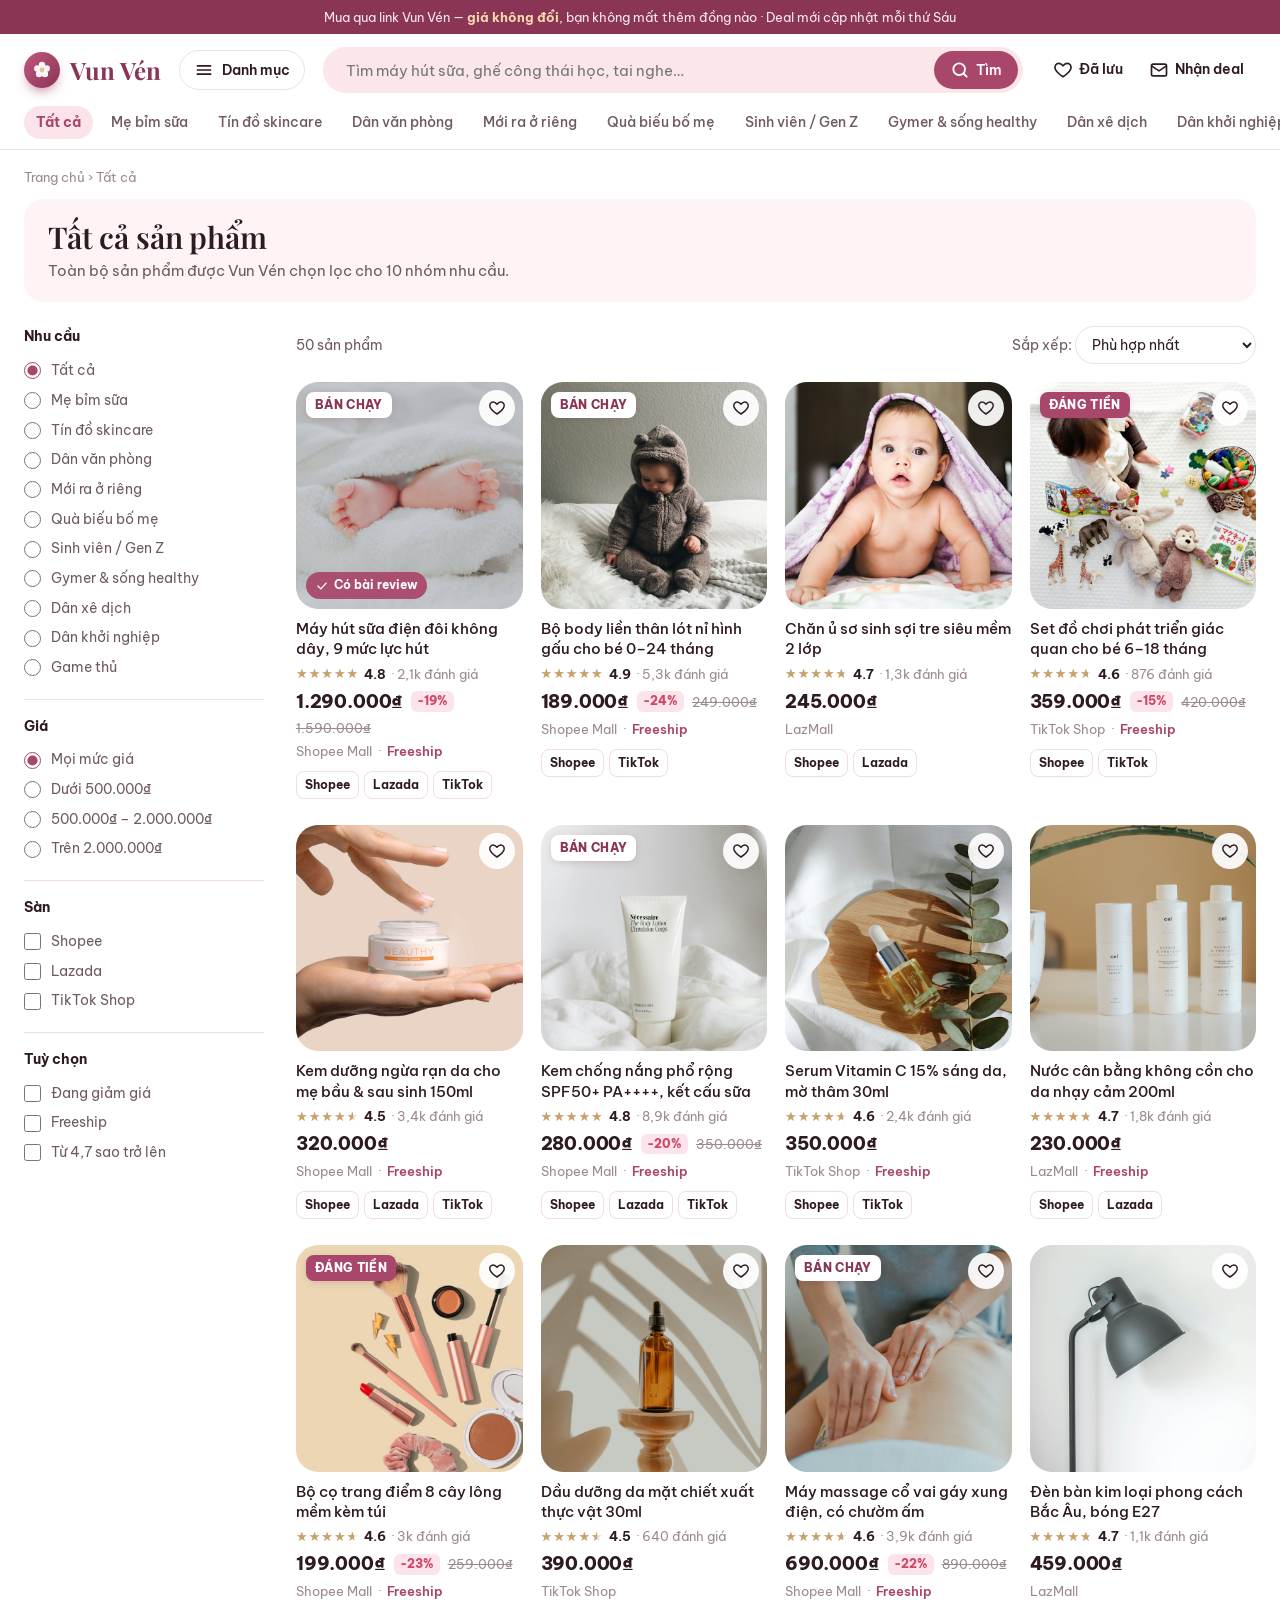
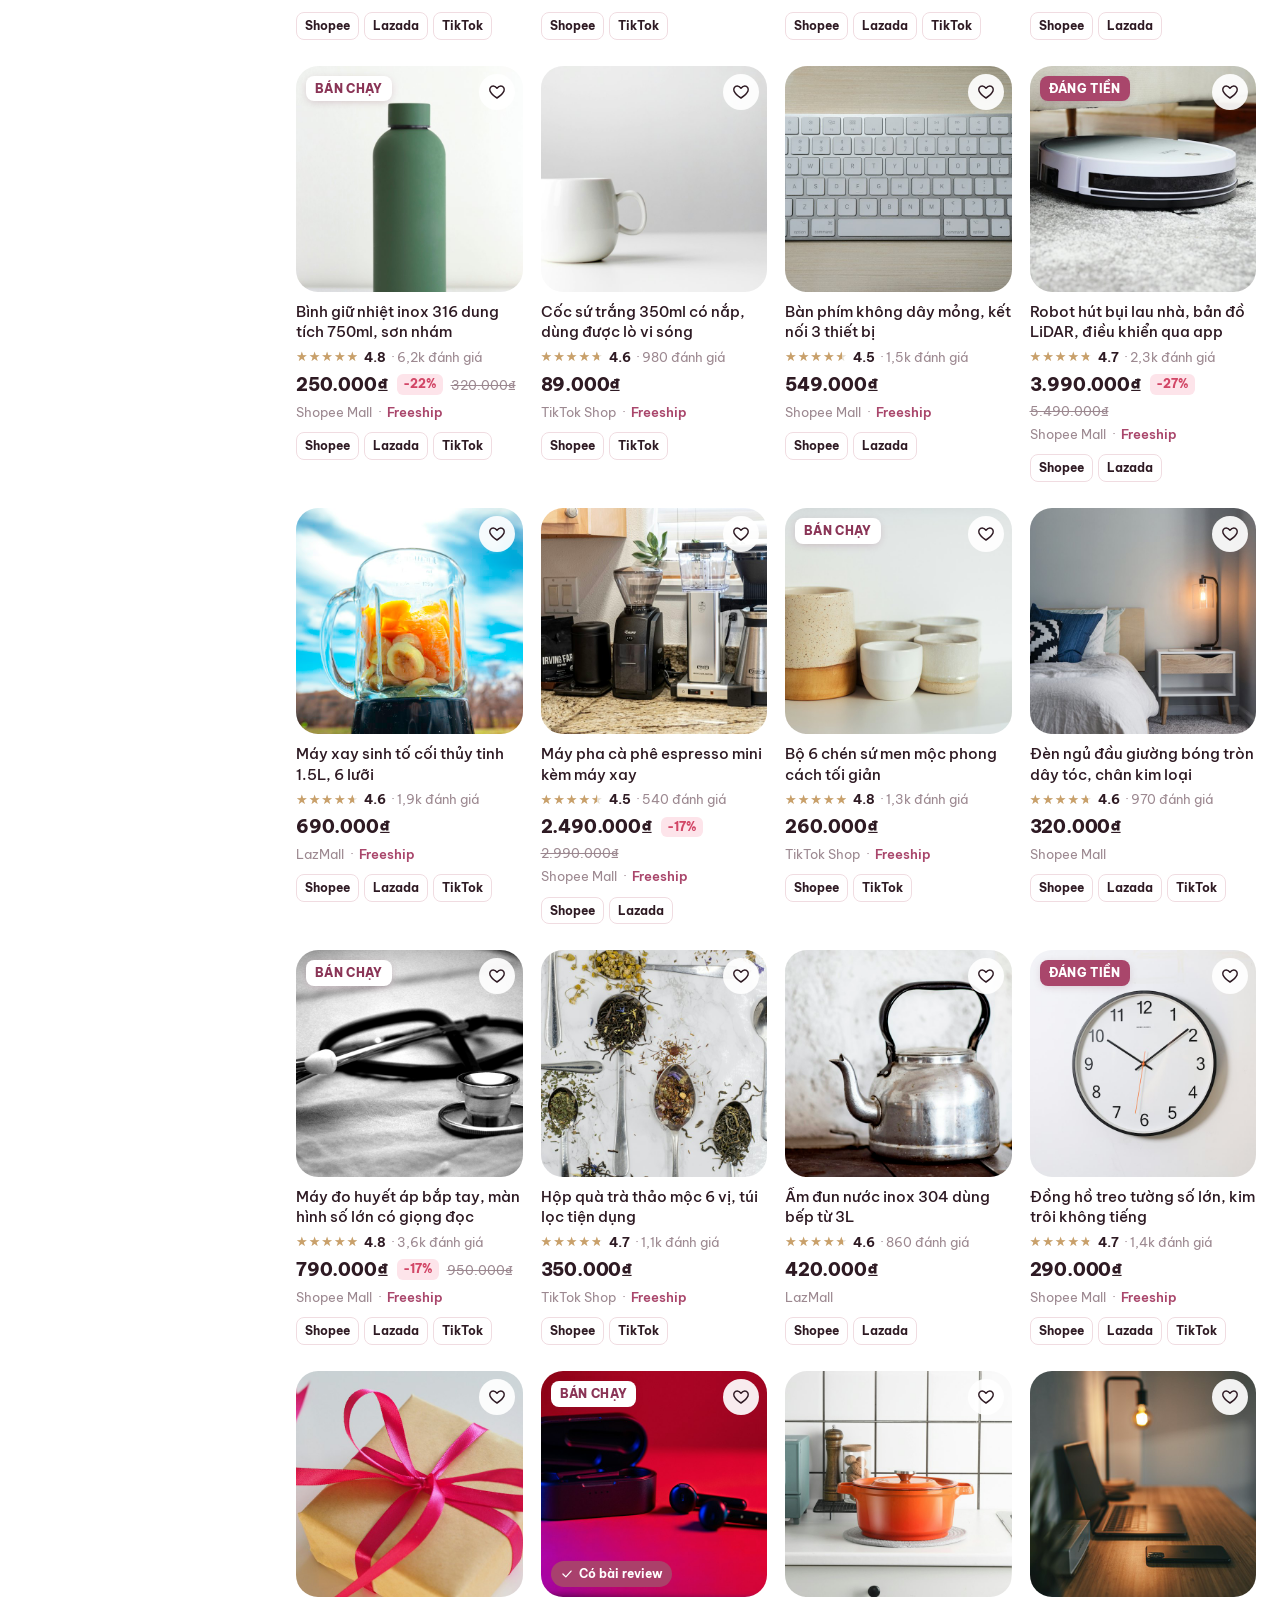
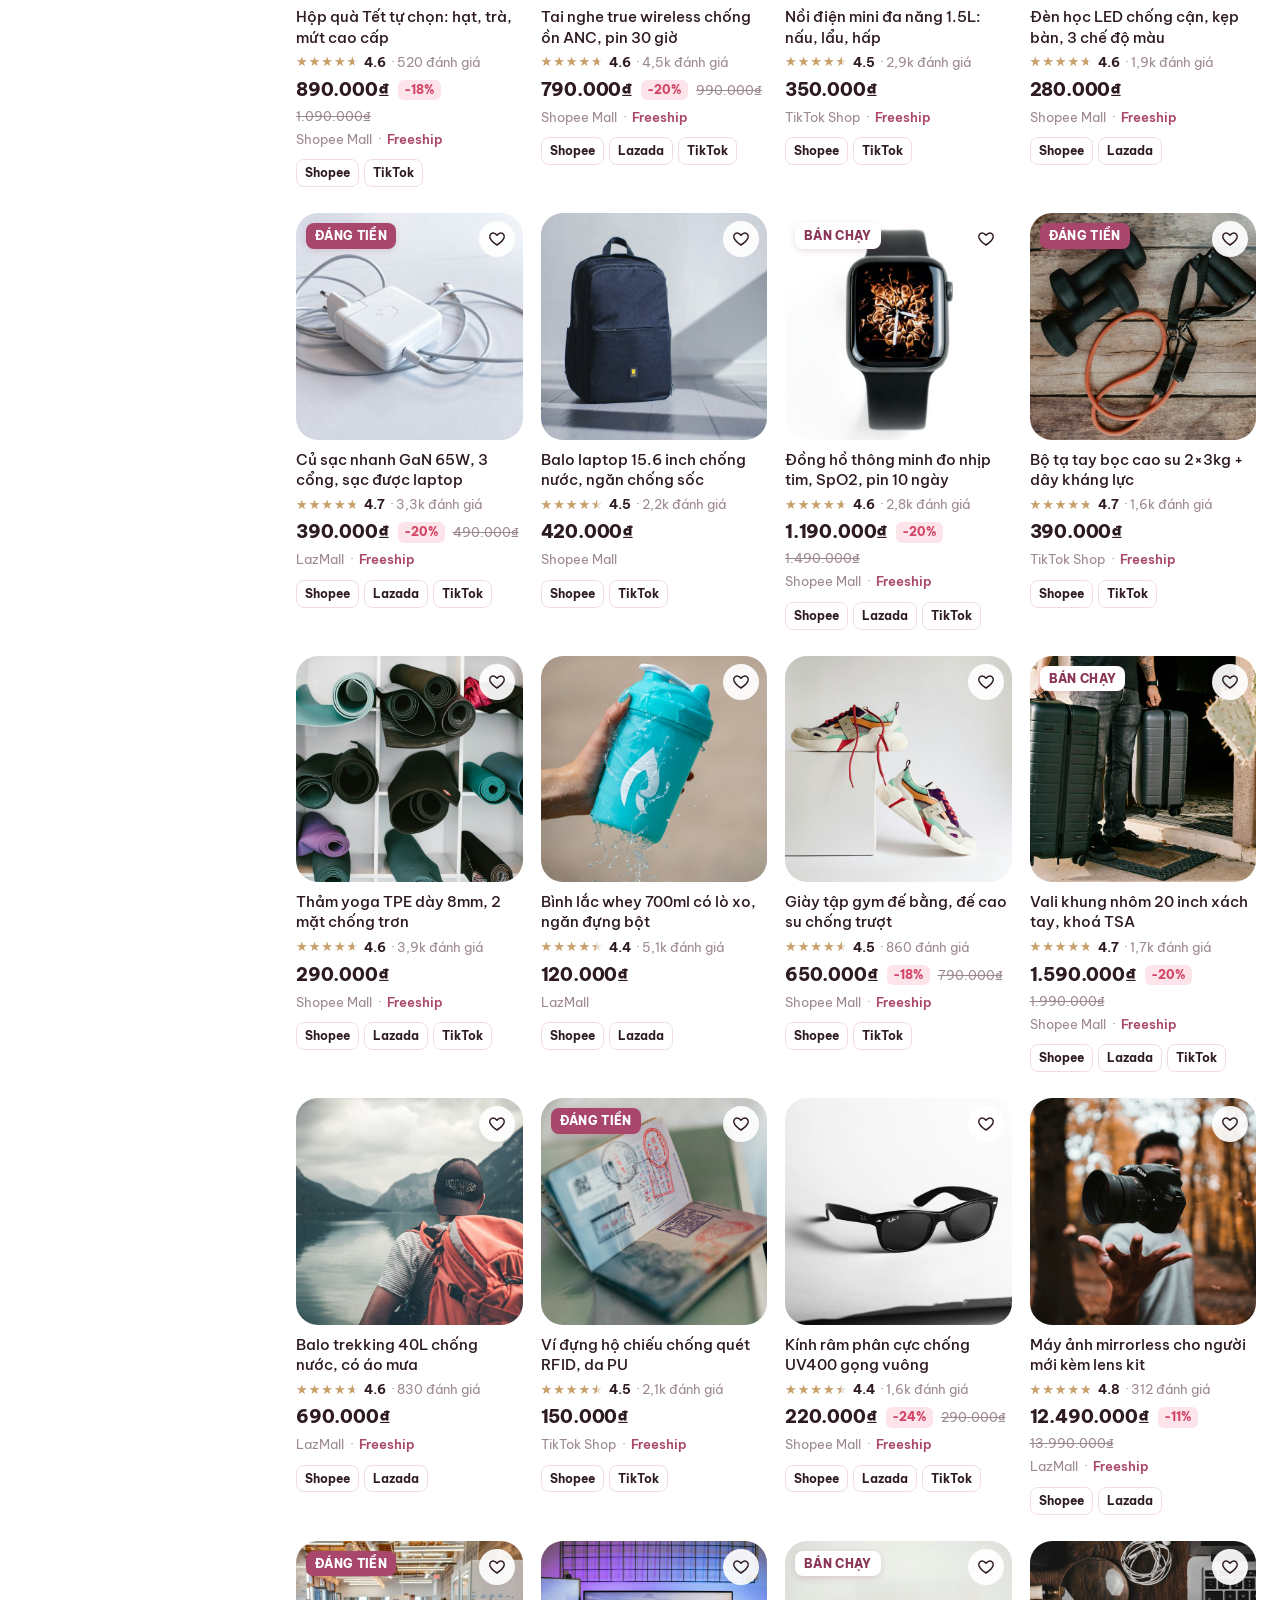
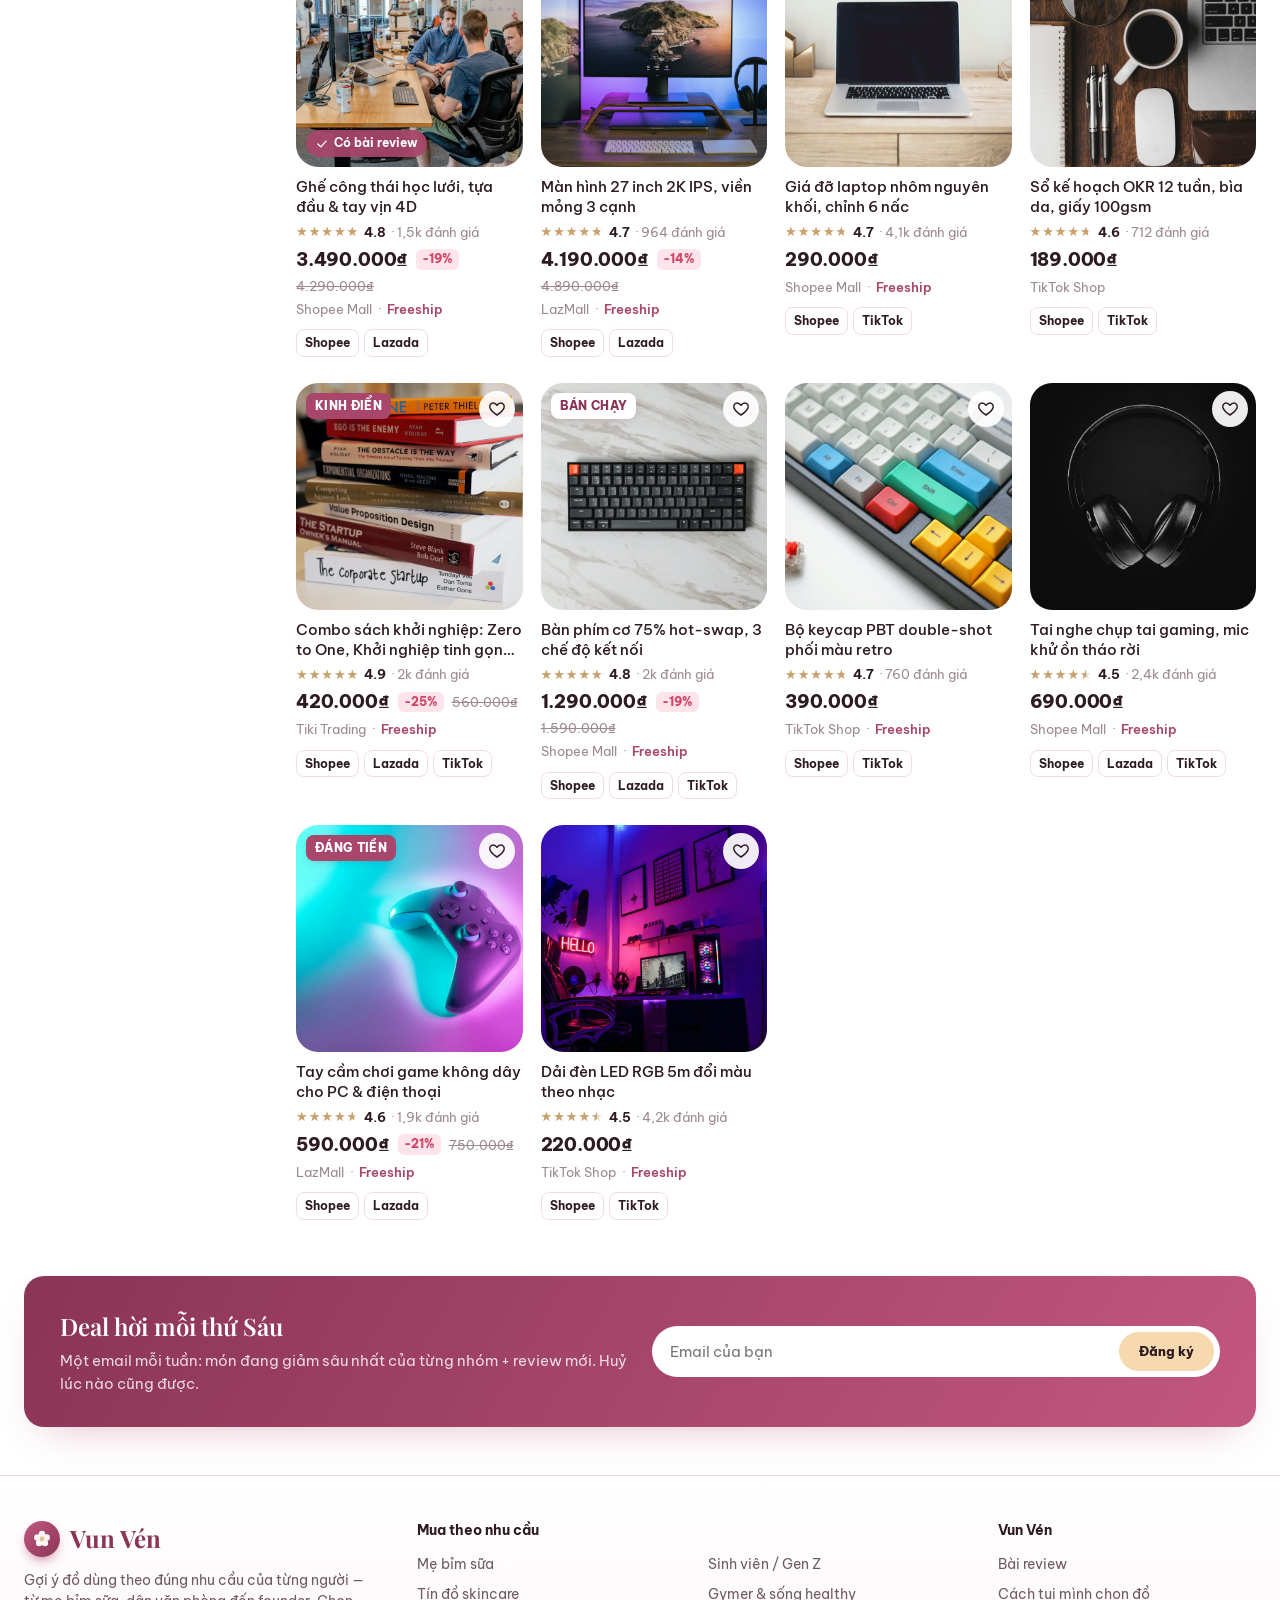
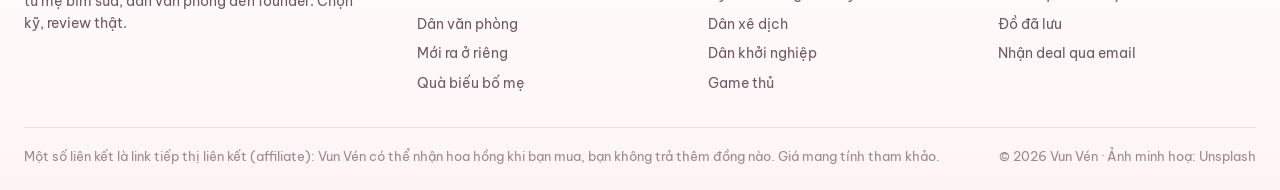
==== commit 68887f29: "Switch to a pastel pink, elegant look aimed at women Blush backgrounds with plum-rose primary and ch" ====
--- a/danh-muc.html
+++ b/danh-muc.html
@@ -5,7 +5,7 @@
 <meta name="viewport" content="width=device-width,initial-scale=1">
 <link rel="preconnect" href="https://fonts.googleapis.com">
 <link rel="preconnect" href="https://fonts.gstatic.com" crossorigin>
-<link href="https://fonts.googleapis.com/css2?family=Be+Vietnam+Pro:wght@400;500;600;700;800&display=swap" rel="stylesheet">
+<link href="https://fonts.googleapis.com/css2?family=Be+Vietnam+Pro:wght@400;500;600;700;800&family=Playfair+Display:ital,wght@0,600;0,700;1,600&display=swap" rel="stylesheet">
 <link rel="stylesheet" href="assets/style.css">
 <title>Danh mục — Vun Vén</title>
 </head>
--- a/assets/style.css
+++ b/assets/style.css
@@ -1,9 +1,10 @@
-/* ===== Vun Vén — bản sắc riêng: xanh lá rừng + vàng nghệ trên nền kem ===== */
+/* ===== Vun Vén — hồng pastel, mận & vàng champagne ===== */
 :root{
-  --bg:#FFFFFF; --paper:#FBF7F0; --paper-2:#F3ECDF; --ink:#16231D; --muted:#56615B; --soft:#7A847E; --line:#E6E0D4;
-  --green:#1E5B45; --green-dark:#154533; --green-soft:#E3EFE8;
-  --gold:#F2B33D; --gold-soft:#FDF0D3; --red:#D9452B; --red-soft:#FCE6E0;
-  --radius:16px; --font:"Be Vietnam Pro",system-ui,-apple-system,"Segoe UI",sans-serif;
+  --bg:#FFFFFF; --paper:#FFF4F5; --paper-2:#FBE6EA; --ink:#2E1A23; --muted:#6F5962; --soft:#9C8890; --line:#F0DCE1;
+  --rose:#A9466B; --rose-dark:#8A3456; --rose-soft:#FBE3EA; --blush:#F7CFD9;
+  --champ:#C9A06A; --champ-soft:#F8EEE1; --red:#D24767; --red-soft:#FDE4EA;
+  --radius:18px; --font:"Be Vietnam Pro",system-ui,-apple-system,"Segoe UI",sans-serif;
+  --serif:"Playfair Display",Georgia,serif; --shadow:0 18px 40px -20px rgba(169,70,107,.38);
 }
 *{box-sizing:border-box}
 html{scroll-behavior:smooth}
@@ -16,32 +17,32 @@
 svg.i{width:20px;height:20px;flex:none}
 
 /* ---------- header ---------- */
-.topbar{background:var(--green);color:#E9F3EE;font-size:13px;text-align:center;padding:7px 16px}
-.topbar b{color:var(--gold)}
+.topbar{background:var(--rose);color:#E9F3EE;font-size:13px;text-align:center;padding:7px 16px}
+.topbar b{color:var(--champ)}
 .hdr{background:#fff;position:sticky;top:0;z-index:40;box-shadow:0 1px 0 var(--line)}
 .hdr-main{display:flex;align-items:center;gap:18px;height:72px}
 .logo{display:flex;align-items:center;gap:10px;font-weight:800;font-size:22px;letter-spacing:-.02em;white-space:nowrap;color:var(--ink)}
-.logo .mark{width:36px;height:36px;border-radius:11px;background:var(--green);display:grid;place-items:center;flex:none}
+.logo .mark{width:36px;height:36px;border-radius:11px;background:var(--rose);display:grid;place-items:center;flex:none}
 .logo .mark svg{width:22px;height:22px}
 .cat-btn{display:flex;align-items:center;gap:8px;border:1px solid var(--line);background:#fff;padding:9px 14px;border-radius:12px;font-size:14px;font-weight:600;cursor:pointer;white-space:nowrap}
-.cat-btn:hover{border-color:var(--green);color:var(--green)}
+.cat-btn:hover{border-color:var(--rose);color:var(--rose)}
 .search{flex:1;display:flex;align-items:center;border-radius:12px;height:46px;padding:0 4px 0 16px;background:var(--paper-2);border:1px solid transparent}
-.search:focus-within{background:#fff;border-color:var(--green);box-shadow:0 0 0 3px var(--green-soft)}
+.search:focus-within{background:#fff;border-color:var(--rose);box-shadow:0 0 0 3px var(--rose-soft)}
 .search input{flex:1;min-width:0;border:0;outline:0;font:inherit;font-size:15px;background:transparent}
-.search button{display:flex;align-items:center;gap:6px;height:38px;padding:0 16px;border-radius:9px;border:0;background:var(--green);color:#fff;cursor:pointer;font-weight:600;font-size:14px}
-.search button:hover{background:var(--green-dark)}
+.search button{display:flex;align-items:center;gap:6px;height:38px;padding:0 16px;border-radius:9px;border:0;background:var(--rose);color:#fff;cursor:pointer;font-weight:600;font-size:14px}
+.search button:hover{background:var(--rose-dark)}
 .hdr-act{display:flex;align-items:center;gap:2px}
 .hdr-act a{display:flex;align-items:center;gap:6px;padding:9px 12px;border-radius:12px;font-size:14px;font-weight:600;white-space:nowrap;position:relative}
 .hdr-act a:hover{background:var(--paper)}
-.count{position:absolute;top:2px;left:24px;min-width:18px;height:18px;border-radius:9px;background:var(--gold);color:var(--ink);font-size:11px;font-weight:800;display:grid;place-items:center;padding:0 4px}
+.count{position:absolute;top:2px;left:24px;min-width:18px;height:18px;border-radius:9px;background:var(--champ);color:var(--ink);font-size:11px;font-weight:800;display:grid;place-items:center;padding:0 4px}
 .count:empty{display:none}
 .navrow{background:#fff}
 .navrow ul{list-style:none;margin:0 auto;padding:0 24px 10px;display:flex;gap:6px;overflow-x:auto;scrollbar-width:none}
 .navrow ul::-webkit-scrollbar{display:none}
 .navrow a{display:block;padding:6px 12px;font-size:13.5px;font-weight:500;color:var(--muted);white-space:nowrap;border-radius:999px}
 .navrow a:hover{background:var(--paper);color:var(--ink)}
-.navrow a.on{background:var(--green-soft);color:var(--green);font-weight:700}
-.megamenu{position:absolute;left:180px;top:64px;background:#fff;border-radius:var(--radius);box-shadow:0 16px 40px rgba(22,35,29,.18);padding:10px;width:520px;display:none;grid-template-columns:1fr 1fr;gap:2px;z-index:50}
+.navrow a.on{background:var(--rose-soft);color:var(--rose);font-weight:700}
+.megamenu{position:absolute;left:180px;top:64px;background:#fff;border-radius:var(--radius);box-shadow:0 16px 40px rgba(120,40,75,.18);padding:10px;width:520px;display:none;grid-template-columns:1fr 1fr;gap:2px;z-index:50}
 .megamenu.open{display:grid}
 .megamenu a{display:flex;align-items:center;gap:12px;padding:8px 10px;border-radius:10px;font-size:14px;font-weight:600}
 .megamenu a:hover{background:var(--paper)}
@@ -51,38 +52,38 @@
 .sec{padding:44px 0}
 .sec-title{display:flex;align-items:flex-end;justify-content:space-between;gap:16px;margin-bottom:20px}
 .sec-title h2{font-weight:800;font-size:26px;letter-spacing:-.02em;margin:0;line-height:1.2}
-.sec-title .eb{display:block;font-size:12px;font-weight:700;letter-spacing:.12em;text-transform:uppercase;color:var(--green);margin-bottom:6px}
-.sec-title a{font-size:14px;font-weight:700;color:var(--green);white-space:nowrap;display:flex;align-items:center;gap:4px}
+.sec-title .eb{display:block;font-size:12px;font-weight:700;letter-spacing:.12em;text-transform:uppercase;color:var(--rose);margin-bottom:6px}
+.sec-title a{font-size:14px;font-weight:700;color:var(--rose);white-space:nowrap;display:flex;align-items:center;gap:4px}
 .sec-title a:hover{text-decoration:underline}
 .sec-title p{margin:4px 0 0;color:var(--muted)}
 
 /* ---------- hero ---------- */
 .hero{background:var(--paper);padding:48px 0 56px;overflow:hidden}
 .hero-grid{display:grid;grid-template-columns:1.05fr 1fr;gap:48px;align-items:center}
-.eyebrow{display:inline-flex;align-items:center;gap:8px;font-size:13px;font-weight:700;color:var(--green);background:var(--green-soft);padding:6px 12px;border-radius:999px}
+.eyebrow{display:inline-flex;align-items:center;gap:8px;font-size:13px;font-weight:700;color:var(--rose);background:var(--rose-soft);padding:6px 12px;border-radius:999px}
 .hero h1{font-size:clamp(36px,4.6vw,58px);line-height:1.06;letter-spacing:-.035em;font-weight:800;margin:18px 0 16px}
-.hero h1 span{color:var(--green);position:relative;white-space:nowrap}
-.hero h1 span::after{content:"";position:absolute;left:0;right:0;bottom:.06em;height:.16em;background:var(--gold);border-radius:4px;z-index:-1}
+.hero h1 span{color:var(--rose);position:relative;white-space:nowrap}
+.hero h1 span::after{content:"";position:absolute;left:0;right:0;bottom:.06em;height:.16em;background:var(--champ);border-radius:4px;z-index:-1}
 .hero-txt>p{font-size:17px;color:var(--muted);max-width:520px;margin:0 0 26px}
 .who{background:#fff;border:1px solid var(--line);border-radius:var(--radius);padding:16px}
 .who strong{display:block;font-size:14px;margin-bottom:10px}
 .who-chips{display:flex;flex-wrap:wrap;gap:8px}
 .who-chips a{font-size:14px;font-weight:600;padding:7px 13px;border-radius:10px;background:var(--paper);border:1px solid var(--line);transition:.15s}
-.who-chips a:hover{background:var(--green);border-color:var(--green);color:#fff}
+.who-chips a:hover{background:var(--rose);border-color:var(--rose);color:#fff}
 .collage{position:relative;height:460px}
-.collage img{position:absolute;object-fit:cover;border-radius:20px;box-shadow:0 18px 40px -18px rgba(22,35,29,.45)}
+.collage img{position:absolute;object-fit:cover;border-radius:20px;box-shadow:0 18px 40px -18px rgba(120,40,75,.45)}
 .collage .c1{left:0;top:0;width:62%;height:72%}
 .collage .c2{right:0;top:12%;width:42%;height:46%}
 .collage .c3{right:6%;bottom:0;width:48%;height:40%;border:6px solid var(--paper)}
-.collage .stat{position:absolute;left:6%;bottom:6%;background:#fff;border-radius:14px;padding:12px 16px;box-shadow:0 10px 30px -10px rgba(22,35,29,.35);display:flex;align-items:center;gap:12px}
-.collage .stat b{font-size:26px;font-weight:800;color:var(--green);line-height:1}
+.collage .stat{position:absolute;left:6%;bottom:6%;background:#fff;border-radius:14px;padding:12px 16px;box-shadow:0 10px 30px -10px rgba(120,40,75,.35);display:flex;align-items:center;gap:12px}
+.collage .stat b{font-size:26px;font-weight:800;color:var(--rose);line-height:1}
 .collage .stat span{font-size:13px;color:var(--muted);line-height:1.3}
 
 /* ---------- persona tiles ---------- */
 .tiles{display:grid;grid-template-columns:repeat(5,1fr);gap:14px}
 .tile{position:relative;aspect-ratio:4/5;border-radius:var(--radius);overflow:hidden;background:var(--paper-2)}
 .tile img{width:100%;height:100%;object-fit:cover;transition:transform .4s}
-.tile::after{content:"";position:absolute;inset:0;background:linear-gradient(180deg,transparent 45%,rgba(16,30,24,.82))}
+.tile::after{content:"";position:absolute;inset:0;background:linear-gradient(180deg,transparent 45%,rgba(60,20,38,.82))}
 .tile .lbl{position:absolute;left:14px;right:14px;bottom:12px;z-index:1;color:#fff}
 .tile .lbl b{display:block;font-size:16px;font-weight:700;line-height:1.25}
 .tile .lbl small{font-size:12px;opacity:.85}
@@ -92,11 +93,11 @@
 .tabs{display:flex;gap:8px;overflow-x:auto;padding:2px 0 14px;scrollbar-width:none}
 .tabs::-webkit-scrollbar{display:none}
 .tab{flex:none;border:1px solid var(--line);background:#fff;border-radius:10px;padding:8px 14px;font-size:14px;font-weight:600;cursor:pointer}
-.tab:hover{border-color:var(--green);color:var(--green)}
-.tab.on{background:var(--green);color:#fff;border-color:var(--green)}
-.need-intro{display:flex;justify-content:space-between;align-items:center;gap:16px;border-left:4px solid var(--gold);background:var(--paper);border-radius:0 12px 12px 0;padding:12px 16px;margin-bottom:20px;font-size:14px;color:var(--muted)}
+.tab:hover{border-color:var(--rose);color:var(--rose)}
+.tab.on{background:var(--rose);color:#fff;border-color:var(--rose)}
+.need-intro{display:flex;justify-content:space-between;align-items:center;gap:16px;border-left:4px solid var(--champ);background:var(--paper);border-radius:0 12px 12px 0;padding:12px 16px;margin-bottom:20px;font-size:14px;color:var(--muted)}
 .need-intro b{color:var(--ink)}
-.need-intro a{font-weight:700;color:var(--green);white-space:nowrap}
+.need-intro a{font-weight:700;color:var(--rose);white-space:nowrap}
 
 /* ---------- product grid & card ---------- */
 .grid{display:grid;grid-template-columns:repeat(5,1fr);gap:26px 18px}
@@ -105,92 +106,92 @@
 .pimg{display:block;position:relative;aspect-ratio:1/1;border-radius:var(--radius);overflow:hidden;background:var(--paper)}
 .pimg img{width:100%;height:100%;object-fit:cover;transition:transform .35s}
 .pcard:hover .pimg img{transform:scale(1.05)}
-.pcard:hover .ptitle{color:var(--green)}
-.pbadge{position:absolute;left:10px;top:10px;font-size:11.5px;font-weight:800;padding:4px 9px;border-radius:8px;background:var(--gold);color:var(--ink);text-transform:uppercase;letter-spacing:.03em;z-index:1}
-.pbadge.alt{background:var(--green);color:#fff}
+.pcard:hover .ptitle{color:var(--rose)}
+.pbadge{position:absolute;left:10px;top:10px;font-size:11.5px;font-weight:800;padding:4px 9px;border-radius:8px;background:var(--champ);color:var(--ink);text-transform:uppercase;letter-spacing:.03em;z-index:1}
+.pbadge.alt{background:var(--rose);color:#fff}
 .heart{position:absolute;top:8px;right:8px;width:36px;height:36px;border-radius:10px;border:0;background:rgba(255,255,255,.92);display:grid;place-items:center;cursor:pointer;z-index:2;transition:transform .15s}
 .heart:hover{transform:scale(1.08)}
 .heart svg{width:18px;height:18px}
 .heart.on svg{fill:var(--red);stroke:var(--red)}
-.rv-flag{position:absolute;left:10px;bottom:10px;background:var(--green);color:#fff;border-radius:8px;font-size:12px;font-weight:700;padding:4px 9px;display:flex;align-items:center;gap:5px}
+.rv-flag{position:absolute;left:10px;bottom:10px;background:var(--rose);color:#fff;border-radius:8px;font-size:12px;font-weight:700;padding:4px 9px;display:flex;align-items:center;gap:5px}
 .pbody{padding-top:10px}
 .ptitle{font-size:14.5px;font-weight:500;line-height:1.4;display:-webkit-box;-webkit-line-clamp:2;-webkit-box-orient:vertical;overflow:hidden;min-height:2.8em;transition:color .15s}
 .rate{display:flex;align-items:center;gap:5px;font-size:13px;margin-top:4px;color:var(--soft)}
 .rate b{color:var(--ink);font-weight:700}
 .stars{position:relative;display:inline-block;font-size:13px;letter-spacing:1px;color:#E4DED2;line-height:1}
 .stars::before{content:"★★★★★"}
-.stars i{position:absolute;inset:0;overflow:hidden;color:var(--gold);font-style:normal;white-space:nowrap}
+.stars i{position:absolute;inset:0;overflow:hidden;color:var(--champ);font-style:normal;white-space:nowrap}
 .stars i::before{content:"★★★★★"}
 .price{display:flex;align-items:center;flex-wrap:wrap;gap:2px 8px;margin-top:4px}
 .price b{font-size:18px;font-weight:800;letter-spacing:-.01em}
 .price s{font-size:13px;color:var(--soft)}
 .price em{font-style:normal;font-size:12px;font-weight:800;color:var(--red);background:var(--red-soft);padding:1px 6px;border-radius:6px}
 .pmeta{display:flex;align-items:center;gap:6px;font-size:12.5px;color:var(--soft);margin-top:4px;flex-wrap:wrap}
-.pmeta .ship{color:var(--green);font-weight:600}
+.pmeta .ship{color:var(--rose);font-weight:600}
 .shopline{display:flex;gap:5px;flex-wrap:wrap;margin-top:10px}
 .shopline a{font-size:11.5px;font-weight:700;padding:4px 8px;white-space:nowrap;border-radius:8px;border:1px solid var(--line);color:var(--ink)}
-.shopline a:hover{border-color:var(--green);color:var(--green);background:var(--green-soft)}
+.shopline a:hover{border-color:var(--rose);color:var(--rose);background:var(--rose-soft)}
 
 /* ---------- promos ---------- */
 .promos{display:grid;grid-template-columns:1.4fr 1fr;gap:18px}
-.promo{position:relative;border-radius:20px;overflow:hidden;display:grid;grid-template-columns:1fr 1fr;min-height:320px;background:var(--green);color:#fff}
+.promo{position:relative;border-radius:20px;overflow:hidden;display:grid;grid-template-columns:1fr 1fr;min-height:320px;background:var(--rose);color:#fff}
 .promo.alt{background:var(--ink);grid-template-columns:1fr}
 .promo .txt{padding:34px;display:flex;flex-direction:column;justify-content:center;gap:10px;position:relative;z-index:1}
-.promo .txt small{font-size:12px;font-weight:700;text-transform:uppercase;letter-spacing:.12em;color:var(--gold)}
+.promo .txt small{font-size:12px;font-weight:700;text-transform:uppercase;letter-spacing:.12em;color:var(--champ)}
 .promo h3{font-weight:800;font-size:28px;letter-spacing:-.02em;line-height:1.18;margin:0}
 .promo p{margin:0;color:rgba(255,255,255,.8)}
 .promo img{width:100%;height:100%;object-fit:cover}
 .promo.alt img{position:absolute;inset:0;opacity:.75}
-.promo.alt .txt{margin-top:auto;background:linear-gradient(transparent,rgba(16,30,24,.9));padding-top:90px}
+.promo.alt .txt{margin-top:auto;background:linear-gradient(transparent,rgba(60,20,38,.9));padding-top:90px}
 .btn{display:inline-flex;align-items:center;justify-content:center;gap:8px;height:44px;padding:0 20px;border-radius:12px;font-weight:700;font-size:14.5px;border:1px solid var(--line);background:#fff;color:var(--ink);cursor:pointer;align-self:flex-start;transition:background .15s,transform .1s}
 .btn:hover{transform:translateY(-1px)}
-.btn.gold{background:var(--gold);border-color:var(--gold);color:var(--ink)}
-.btn.dark,.btn.green{background:var(--green);border-color:var(--green);color:#fff}
-.btn.dark:hover,.btn.green:hover{background:var(--green-dark)}
+.btn.gold{background:var(--champ);border-color:var(--champ);color:var(--ink)}
+.btn.dark,.btn.green{background:var(--rose);border-color:var(--rose);color:#fff}
+.btn.dark:hover,.btn.green:hover{background:var(--rose-dark)}
 .btn.block{width:100%;height:50px}
 
 /* ---------- editorial ---------- */
 .editorial{background:var(--paper)}
 .posts{display:grid;grid-template-columns:repeat(3,1fr);gap:20px}
 .post{background:#fff;border-radius:var(--radius);overflow:hidden;border:1px solid var(--line);transition:transform .2s,box-shadow .2s}
-.post:hover{transform:translateY(-3px);box-shadow:0 14px 30px -16px rgba(22,35,29,.35)}
-.post:hover h3{color:var(--green)}
+.post:hover{transform:translateY(-3px);box-shadow:0 14px 30px -16px rgba(120,40,75,.35)}
+.post:hover h3{color:var(--rose)}
 .post .ph{aspect-ratio:16/10;overflow:hidden}
 .post .ph img{width:100%;height:100%;object-fit:cover}
 .post .b{padding:16px 18px 20px}
-.kicker{font-size:12px;font-weight:700;letter-spacing:.08em;text-transform:uppercase;color:var(--green)}
+.kicker{font-size:12px;font-weight:700;letter-spacing:.08em;text-transform:uppercase;color:var(--rose)}
 .post h3{font-weight:700;font-size:18px;line-height:1.35;margin:6px 0 8px;letter-spacing:-.01em;transition:color .15s}
 .post p{margin:0;color:var(--muted);font-size:14px}
 .post .m{display:flex;align-items:center;gap:8px;margin-top:12px;font-size:13px;color:var(--soft)}
-.score-chip{background:var(--gold);color:var(--ink);font-weight:800;border-radius:6px;padding:1px 7px;font-size:12px}
+.score-chip{background:var(--champ);color:var(--ink);font-weight:800;border-radius:6px;padding:1px 7px;font-size:12px}
 
 /* ---------- trust ---------- */
 .trust{display:grid;grid-template-columns:repeat(3,1fr);gap:18px}
 .trust>div{display:grid;grid-template-columns:42px 1fr;column-gap:14px;align-items:start;padding:20px;border:1px solid var(--line);border-radius:var(--radius)}
-.trust svg{grid-row:span 2;width:42px;height:42px;padding:9px;border-radius:12px;background:var(--green-soft);color:var(--green)}
+.trust svg{grid-row:span 2;width:42px;height:42px;padding:9px;border-radius:12px;background:var(--rose-soft);color:var(--rose)}
 .trust h3{font-size:16px;font-weight:700;margin:0 0 4px}
 .trust p{margin:0;color:var(--muted);font-size:14px}
 
 /* ---------- footer ---------- */
 .newsletter{padding:0 0 48px}
-.nl-box{background:var(--green);color:#fff;border-radius:20px;padding:32px 36px;display:grid;grid-template-columns:1fr 1fr;gap:24px;align-items:center}
+.nl-box{background:var(--rose);color:#fff;border-radius:20px;padding:32px 36px;display:grid;grid-template-columns:1fr 1fr;gap:24px;align-items:center}
 .nl-box h2{font-weight:800;font-size:24px;letter-spacing:-.02em;margin:0 0 4px}
 .nl-box p{margin:0;color:rgba(255,255,255,.8)}
 .nl-form{display:flex;gap:8px;background:#fff;border-radius:14px;padding:6px}
 .nl-form input{flex:1;min-width:0;border:0;outline:0;font:inherit;padding:0 12px;background:transparent}
-.nl-form button{border:0;background:var(--gold);color:var(--ink);border-radius:10px;padding:11px 20px;font-weight:800;cursor:pointer}
+.nl-form button{border:0;background:var(--champ);color:var(--ink);border-radius:10px;padding:11px 20px;font-weight:800;cursor:pointer}
 .ftr{background:var(--paper);padding:44px 0 24px;font-size:14px;border-top:1px solid var(--line)}
 .fcols{display:grid;grid-template-columns:1.4fr 1fr 1fr 1fr;gap:32px}
 .ftr h4{margin:0 0 12px;font-size:14px;font-weight:700}
 .ftr ul{list-style:none;margin:0;padding:0;display:grid;gap:8px}
 .ftr ul a{color:var(--muted)}
-.ftr ul a:hover{color:var(--green)}
+.ftr ul a:hover{color:var(--rose)}
 .ftr .about{color:var(--muted);margin:12px 0 0;max-width:340px}
 .disclose{margin-top:32px;padding-top:18px;border-top:1px solid var(--line);color:var(--soft);font-size:13px;display:flex;justify-content:space-between;gap:16px;flex-wrap:wrap}
 
 /* ---------- listing page ---------- */
 .crumbs{font-size:13px;color:var(--soft);padding:18px 0 6px}
-.crumbs a:hover{color:var(--green);text-decoration:underline}
+.crumbs a:hover{color:var(--rose);text-decoration:underline}
 .list-hero{display:flex;gap:20px;align-items:center;background:var(--paper);border-radius:20px;padding:20px 24px;margin:6px 0 24px}
 .list-hero img{width:92px;height:92px;border-radius:16px;object-fit:cover;flex:none}
 .list-hero h1{font-weight:800;font-size:30px;letter-spacing:-.025em;margin:0 0 4px;line-height:1.2}
@@ -204,7 +205,7 @@
 .fgroup:first-child{border-top:0;padding-top:0}
 .fgroup label{display:flex;align-items:center;gap:10px;padding:4px 0;font-size:14px;cursor:pointer;color:var(--muted)}
 .fgroup label:hover{color:var(--ink)}
-.fgroup input{width:17px;height:17px;accent-color:var(--green);margin:0}
+.fgroup input{width:17px;height:17px;accent-color:var(--rose);margin:0}
 .toolbar{display:flex;justify-content:space-between;align-items:center;gap:12px;margin-bottom:18px;font-size:14px;color:var(--muted)}
 .toolbar select{font:inherit;font-size:14px;border:1px solid var(--line);border-radius:10px;padding:8px 12px;background:#fff;color:var(--ink);cursor:pointer}
 .ftoggle{display:none}
@@ -218,13 +219,13 @@
 .gallery .main img{width:100%;height:100%;object-fit:cover}
 .gallery .heart{top:14px;right:14px;width:44px;height:44px}
 .buybox{align-self:start;position:sticky;top:130px}
-.buybox .tag{display:inline-block;font-size:12px;font-weight:800;text-transform:uppercase;letter-spacing:.04em;background:var(--gold);color:var(--ink);padding:4px 10px;border-radius:8px;margin-bottom:14px}
+.buybox .tag{display:inline-block;font-size:12px;font-weight:800;text-transform:uppercase;letter-spacing:.04em;background:var(--champ);color:var(--ink);padding:4px 10px;border-radius:8px;margin-bottom:14px}
 .buybox h1{font-size:26px;font-weight:800;letter-spacing:-.02em;line-height:1.25;margin:0 0 10px}
 .buybox .by{display:flex;align-items:center;gap:8px;font-size:14px;margin-bottom:18px;flex-wrap:wrap;color:var(--muted)}
 .buybox .by b{color:var(--ink)}
 .buybox .pricebox{background:var(--paper);border-radius:var(--radius);padding:16px 18px;margin-bottom:16px}
 .buybox .bprice{display:flex;align-items:center;gap:10px;flex-wrap:wrap}
-.buybox .bprice b{font-size:32px;font-weight:800;letter-spacing:-.02em;color:var(--green)}
+.buybox .bprice b{font-size:32px;font-weight:800;letter-spacing:-.02em;color:var(--rose)}
 .buybox .bprice s{color:var(--soft);font-size:16px}
 .buybox .bprice em{font-style:normal;color:var(--red);background:var(--red-soft);font-weight:800;padding:2px 8px;border-radius:6px;font-size:13px}
 .buybox .note{font-size:12.5px;color:var(--soft);margin-top:2px}
@@ -235,12 +236,12 @@
 .hl{list-style:none;padding:0;margin:0 0 8px;display:grid;gap:10px;font-size:14px;color:var(--muted)}
 .hl li{display:flex;gap:10px}
 .hl b{color:var(--ink)}
-.hl svg{width:18px;height:18px;margin-top:2px;color:var(--green)}
+.hl svg{width:18px;height:18px;margin-top:2px;color:var(--rose)}
 details{border-top:1px solid var(--line);padding:14px 0}
 details:last-child{border-bottom:1px solid var(--line)}
 summary{cursor:pointer;font-weight:700;font-size:15px;list-style:none;display:flex;justify-content:space-between;align-items:center}
 summary::-webkit-details-marker{display:none}
-summary::after{content:"+";font-size:20px;font-weight:500;color:var(--green);line-height:1}
+summary::after{content:"+";font-size:20px;font-weight:500;color:var(--rose);line-height:1}
 details[open] summary::after{content:"–"}
 details .dc{padding-top:10px;font-size:14px;color:var(--muted)}
 table{width:100%;border-collapse:collapse}
@@ -252,21 +253,21 @@
 .article .kicker{display:block;margin-bottom:8px}
 .article h2.t{font-weight:800;font-size:30px;letter-spacing:-.025em;line-height:1.25;margin:0 0 10px}
 .byline{font-size:14px;color:var(--soft);display:flex;gap:6px 16px;flex-wrap:wrap;margin-bottom:22px}
-.sample-note{background:var(--gold-soft);border:1px dashed var(--gold);color:#6B4A00;border-radius:12px;padding:10px 14px;font-size:13px;margin-bottom:22px}
-.tldr{background:var(--green-soft);border-radius:var(--radius);padding:18px 20px;margin-bottom:28px}
-.tldr h3{margin:0 0 6px;font-size:14px;text-transform:uppercase;letter-spacing:.08em;color:var(--green)}
+.sample-note{background:var(--champ-soft);border:1px dashed var(--champ);color:#6B4A00;border-radius:12px;padding:10px 14px;font-size:13px;margin-bottom:22px}
+.tldr{background:var(--rose-soft);border-radius:var(--radius);padding:18px 20px;margin-bottom:28px}
+.tldr h3{margin:0 0 6px;font-size:14px;text-transform:uppercase;letter-spacing:.08em;color:var(--rose)}
 .tldr p{margin:0;font-size:16px;line-height:1.65}
 .article h3.s{font-weight:800;font-size:21px;letter-spacing:-.015em;margin:32px 0 8px}
 .article p.body{font-size:16px;line-height:1.8;margin:0 0 12px;color:#2B3731}
 .pc{display:grid;grid-template-columns:1fr 1fr;gap:16px;margin:24px 0}
 .pc>div{border-radius:var(--radius);padding:18px}
-.pc .pros{background:var(--green-soft)}
+.pc .pros{background:var(--rose-soft)}
 .pc .cons{background:var(--red-soft)}
 .pc h4{margin:0 0 10px;font-size:15px}
 .pc ul{list-style:none;margin:0;padding:0;display:grid;gap:8px;font-size:14px}
 .pc li{display:flex;gap:8px}
 .pc li::before{flex:none;width:16px;font-weight:800}
-.pc .pros li::before{content:"+";color:var(--green)}
+.pc .pros li::before{content:"+";color:var(--rose)}
 .pc .cons li::before{content:"–";color:var(--red)}
 .fit{display:grid;grid-template-columns:1fr 1fr;gap:16px;margin-top:28px}
 .fit>div{border:1px solid var(--line);border-radius:var(--radius);padding:18px}
@@ -274,13 +275,13 @@
 .fit ul{margin:0;padding-left:18px;font-size:14px;display:grid;gap:4px;color:var(--muted)}
 .scorecard{position:sticky;top:130px;margin-top:30px;background:var(--paper);border-radius:20px;padding:24px}
 .scorecard .big{display:flex;align-items:center;gap:16px;margin-bottom:18px}
-.scorecard .big b{display:grid;place-items:center;width:76px;height:76px;border-radius:18px;background:var(--green);color:#fff;font-size:30px;font-weight:800}
+.scorecard .big b{display:grid;place-items:center;width:76px;height:76px;border-radius:18px;background:var(--rose);color:#fff;font-size:30px;font-weight:800}
 .scorecard .big span{font-size:14px;color:var(--muted)}
 .scorecard .big span strong{display:block;font-size:16px;color:var(--ink)}
 .bars{display:grid;gap:10px}
 .bar{display:grid;grid-template-columns:110px 1fr 30px;gap:10px;align-items:center;font-size:13px}
 .bar i{height:8px;border-radius:4px;background:#E9E3D6;overflow:hidden}
-.bar i::after{content:"";display:block;height:100%;width:calc(var(--v)*10%);background:var(--green);border-radius:4px}
+.bar i::after{content:"";display:block;height:100%;width:calc(var(--v)*10%);background:var(--rose);border-radius:4px}
 .bar b{text-align:right;font-weight:700}
 .verdict{margin-top:18px;padding-top:16px;border-top:1px solid var(--line);font-size:14px;color:var(--muted)}
 .verdict h4{margin:0 0 6px;color:var(--ink);font-size:15px}
@@ -288,6 +289,45 @@
 
 .toast{position:fixed;left:50%;bottom:24px;transform:translate(-50%,20px);background:var(--ink);color:#fff;padding:12px 20px;border-radius:12px;font-size:14px;font-weight:600;opacity:0;visibility:hidden;transition:.25s;z-index:99}
 .toast.show{transform:translate(-50%,0);opacity:1;visibility:visible}
+
+/* ---------- nét "xinh mà sang" ---------- */
+.hero h1,.sec-title h2,.promo h3,.list-hero h1,.article h2.t,.nl-box h2,.post h3,.buybox h1,.article h3.s,.trust h3{font-family:var(--serif);font-weight:600;letter-spacing:-.005em}
+.hero h1{font-weight:600;line-height:1.08}
+.hero h1 span{font-style:italic;color:var(--rose)}
+.hero h1 span::after{display:none}
+.hero{background:radial-gradient(900px 420px at 85% 10%,var(--blush),transparent 70%),radial-gradient(700px 360px at 0% 100%,var(--champ-soft),transparent 70%),var(--paper)}
+.logo{font-family:var(--serif);font-weight:700;font-size:24px;letter-spacing:0;color:var(--rose-dark)}
+.logo .mark{background:linear-gradient(135deg,#C2577F,var(--rose-dark));border-radius:50%;box-shadow:0 6px 14px -6px var(--rose)}
+.topbar{background:var(--rose-dark);color:#FBE9EE}
+.topbar b{color:#F6D9AE}
+.search,.search button,.cat-btn,.tab,.who-chips a,.btn,.nl-form,.nl-form button,.toolbar select{border-radius:999px}
+.search{padding-left:20px}
+.who{border-radius:22px;box-shadow:var(--shadow);border-color:#fff}
+.collage img{border-radius:26px;box-shadow:var(--shadow)}
+.collage .c3{border-color:#fff}
+.collage .stat{border-radius:18px}
+.collage .stat b{font-family:var(--serif)}
+.eyebrow{background:#fff;color:var(--rose);box-shadow:0 4px 14px -8px var(--rose)}
+.sec-title h2{font-size:30px}
+.sec-title .eb{color:var(--champ);letter-spacing:.18em}
+.need-intro{border-left-color:var(--blush)}
+.pimg,.tile,.post,.gallery .main{border-radius:22px}
+.pcard:hover .pimg{box-shadow:var(--shadow)}
+.pimg{transition:box-shadow .25s}
+.pbadge{background:#fff;color:var(--rose-dark);box-shadow:0 2px 8px -2px rgba(120,40,75,.25)}
+.pbadge.alt{background:var(--rose);color:#fff}
+.heart{border-radius:50%}
+.rv-flag{border-radius:999px;background:rgba(169,70,107,.92)}
+.promo{background:linear-gradient(135deg,var(--rose-dark),#C2577F)}
+.promo.alt{background:var(--ink)}
+.promo .txt small{color:#F6D9AE}
+.nl-box{background:linear-gradient(120deg,var(--rose-dark),#C2577F);box-shadow:var(--shadow)}
+.nl-form button{background:#F6D9AE}
+.score-chip{background:var(--champ-soft);color:#7A5524;border:1px solid #EBD7B9}
+.scorecard .big b{border-radius:50%;font-family:var(--serif)}
+.buybox .tag{background:var(--champ-soft);color:#7A5524}
+.tldr h3{color:var(--rose)}
+.ftr{background:linear-gradient(180deg,#fff,var(--paper))}
 
 /* ---------- responsive ---------- */
 @media (max-width:1200px){
@@ -344,7 +384,7 @@
   .article h2.t{font-size:24px}
   .nl-box{padding:24px}
   .sticky-buy{display:flex;position:fixed;left:0;right:0;bottom:0;z-index:45;background:#fff;border-top:1px solid var(--line);padding:10px 16px;gap:12px;align-items:center;box-shadow:0 -4px 16px rgba(0,0,0,.08)}
-  .sticky-buy b{flex:1;font-size:19px;color:var(--green)}
+  .sticky-buy b{flex:1;font-size:19px;color:var(--rose)}
   .sticky-buy .btn{align-self:center}
   .has-sticky .ftr{padding-bottom:90px}
 }
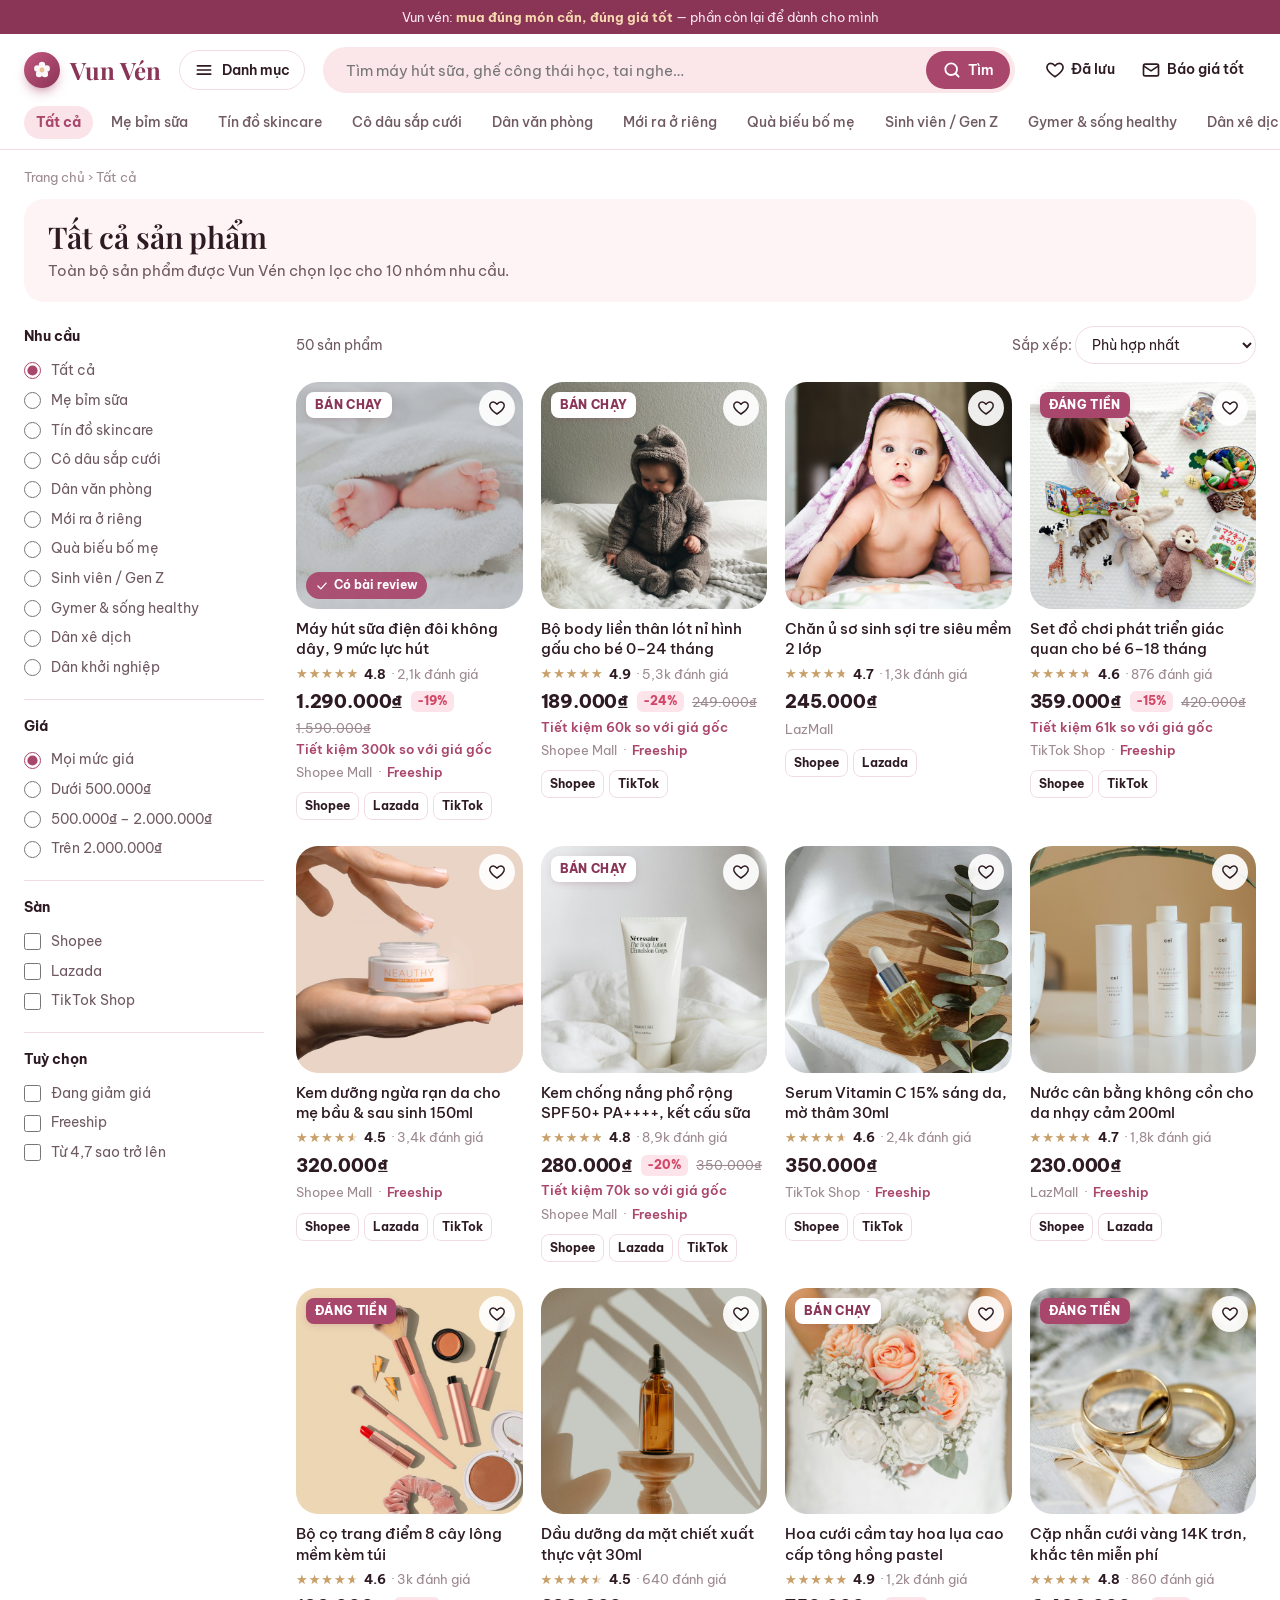
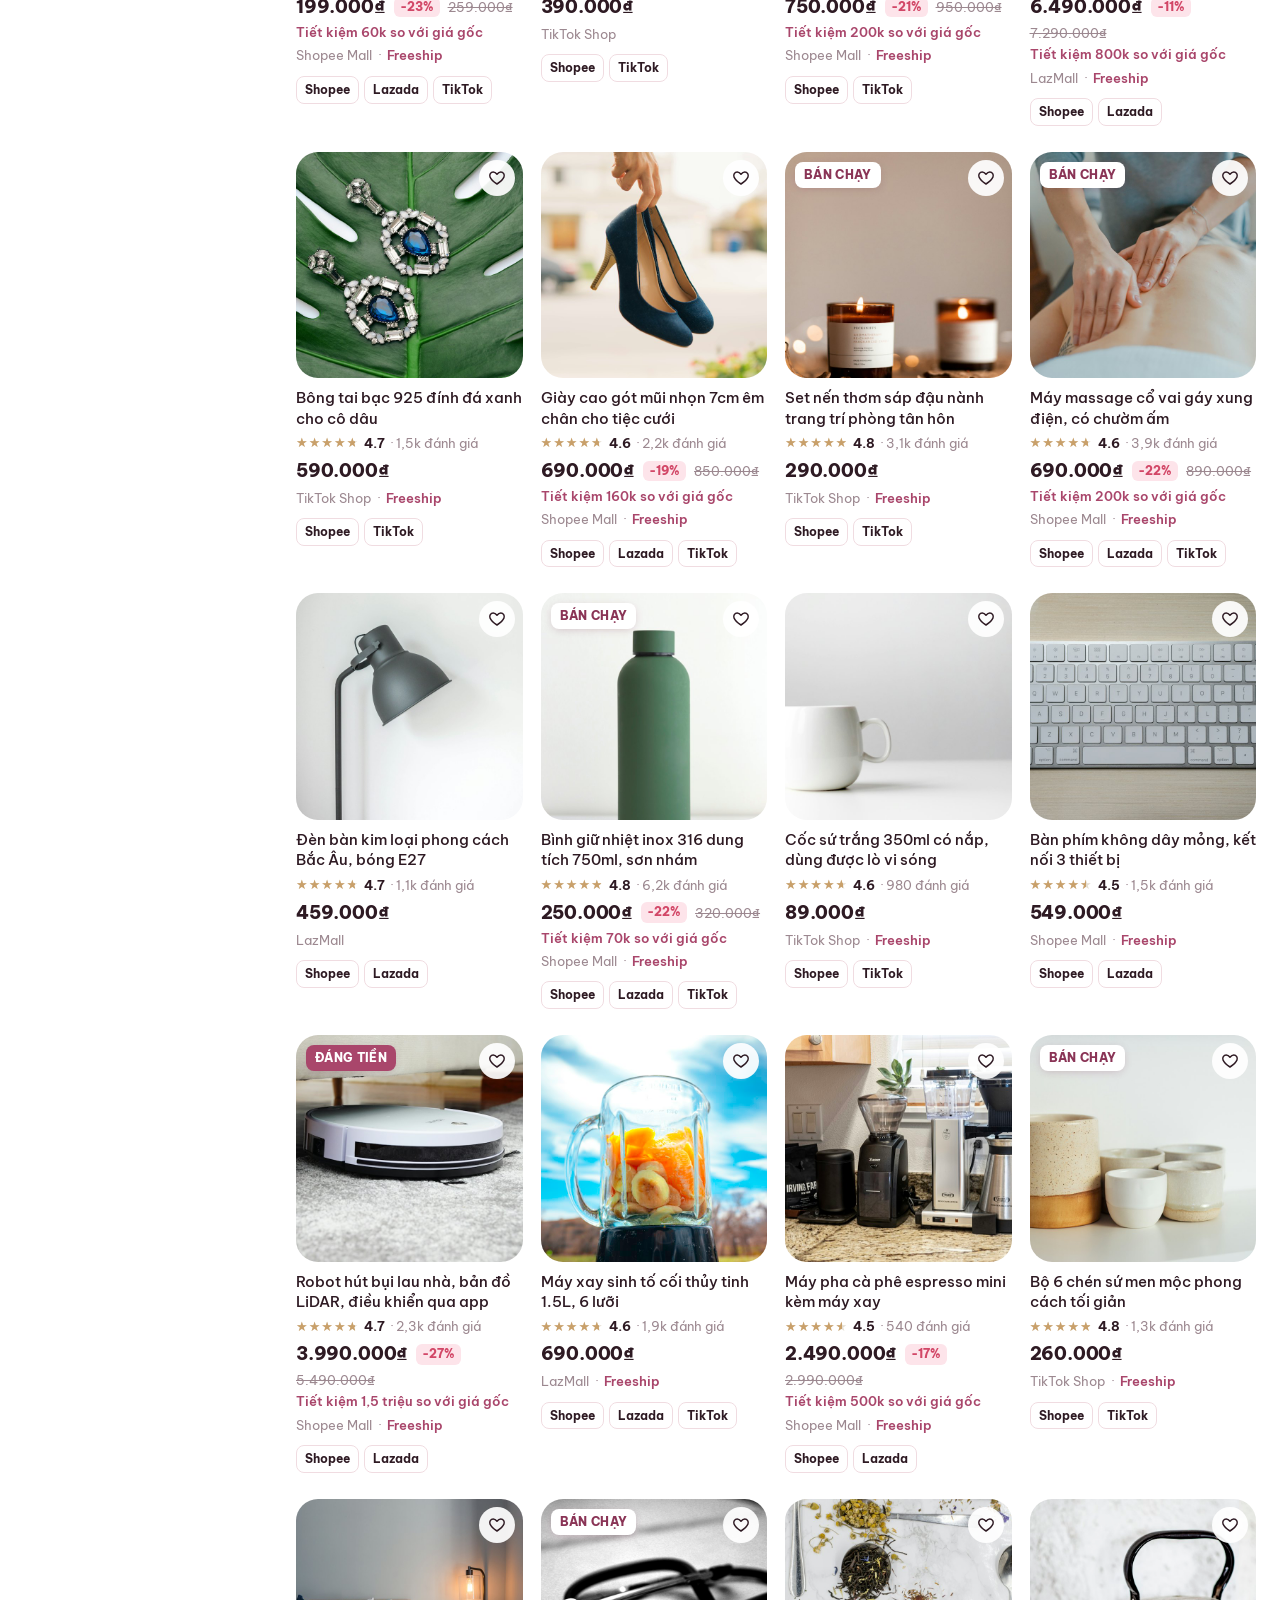
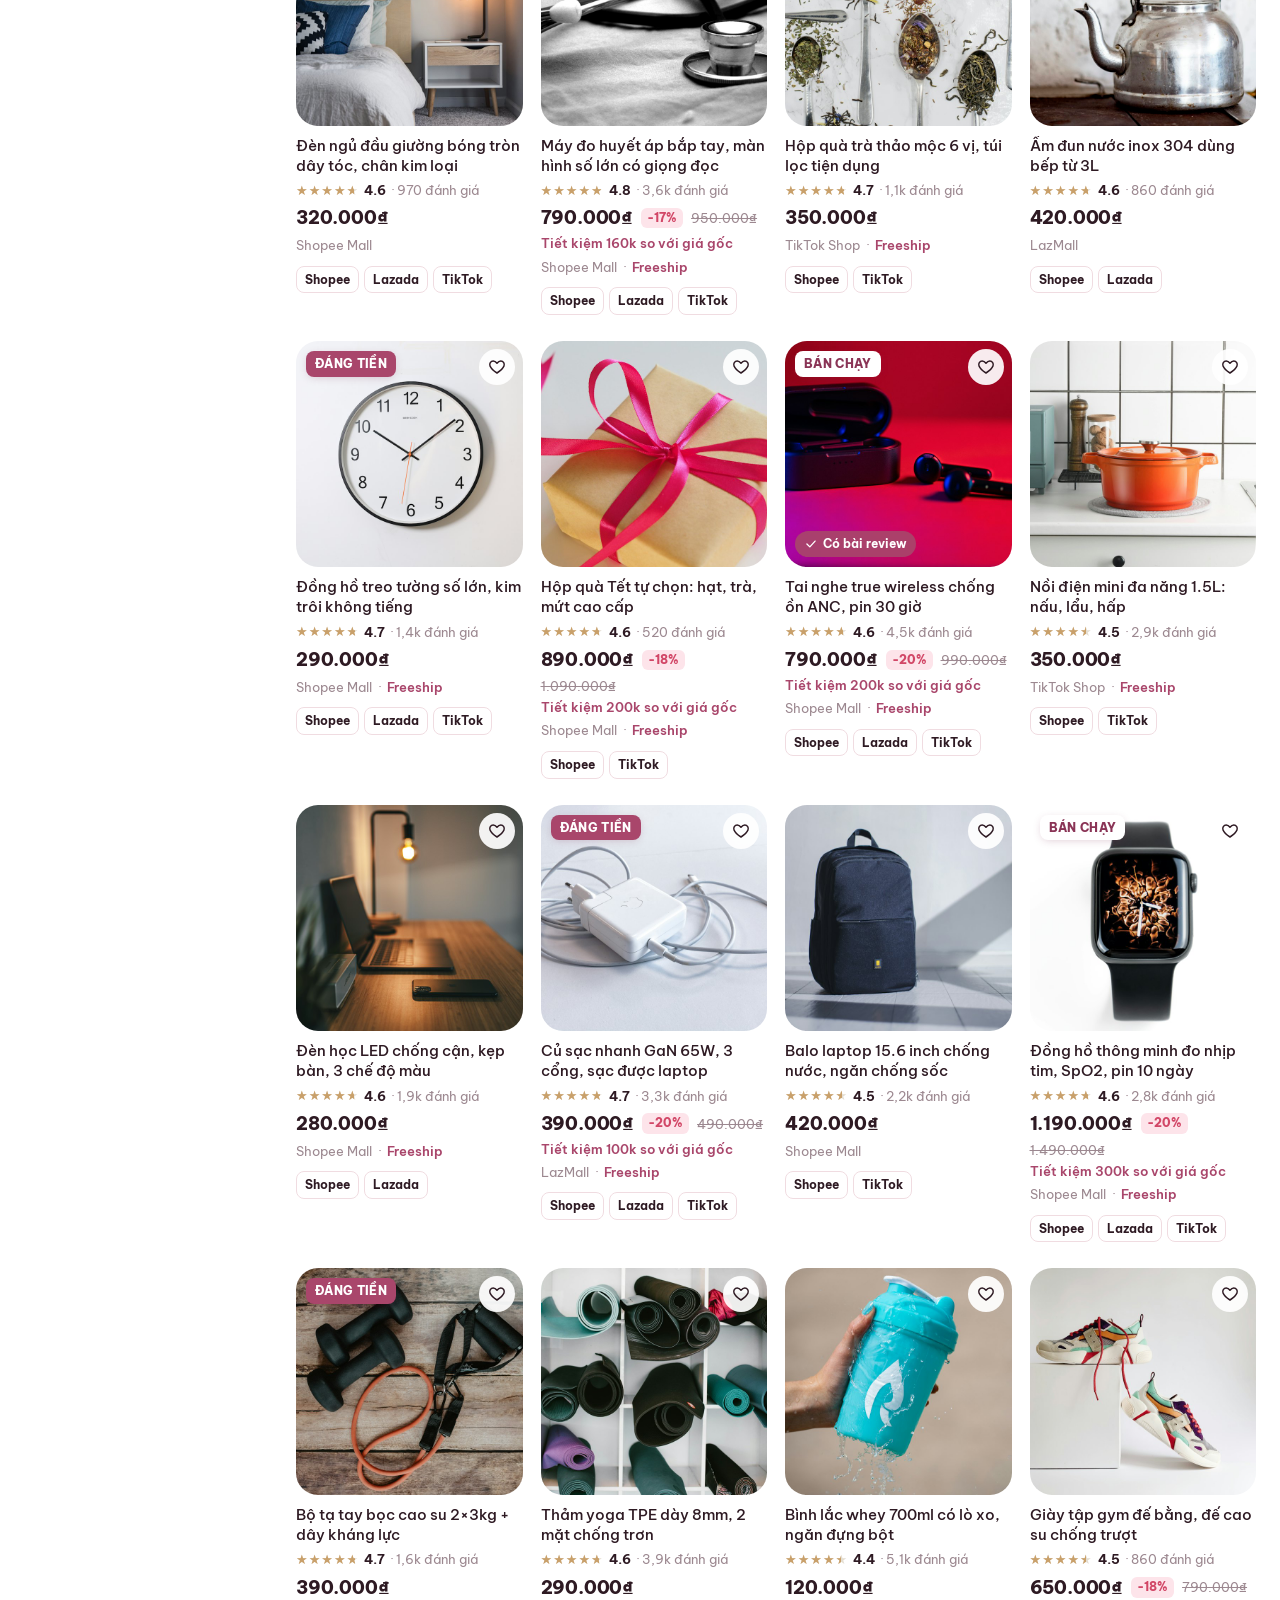
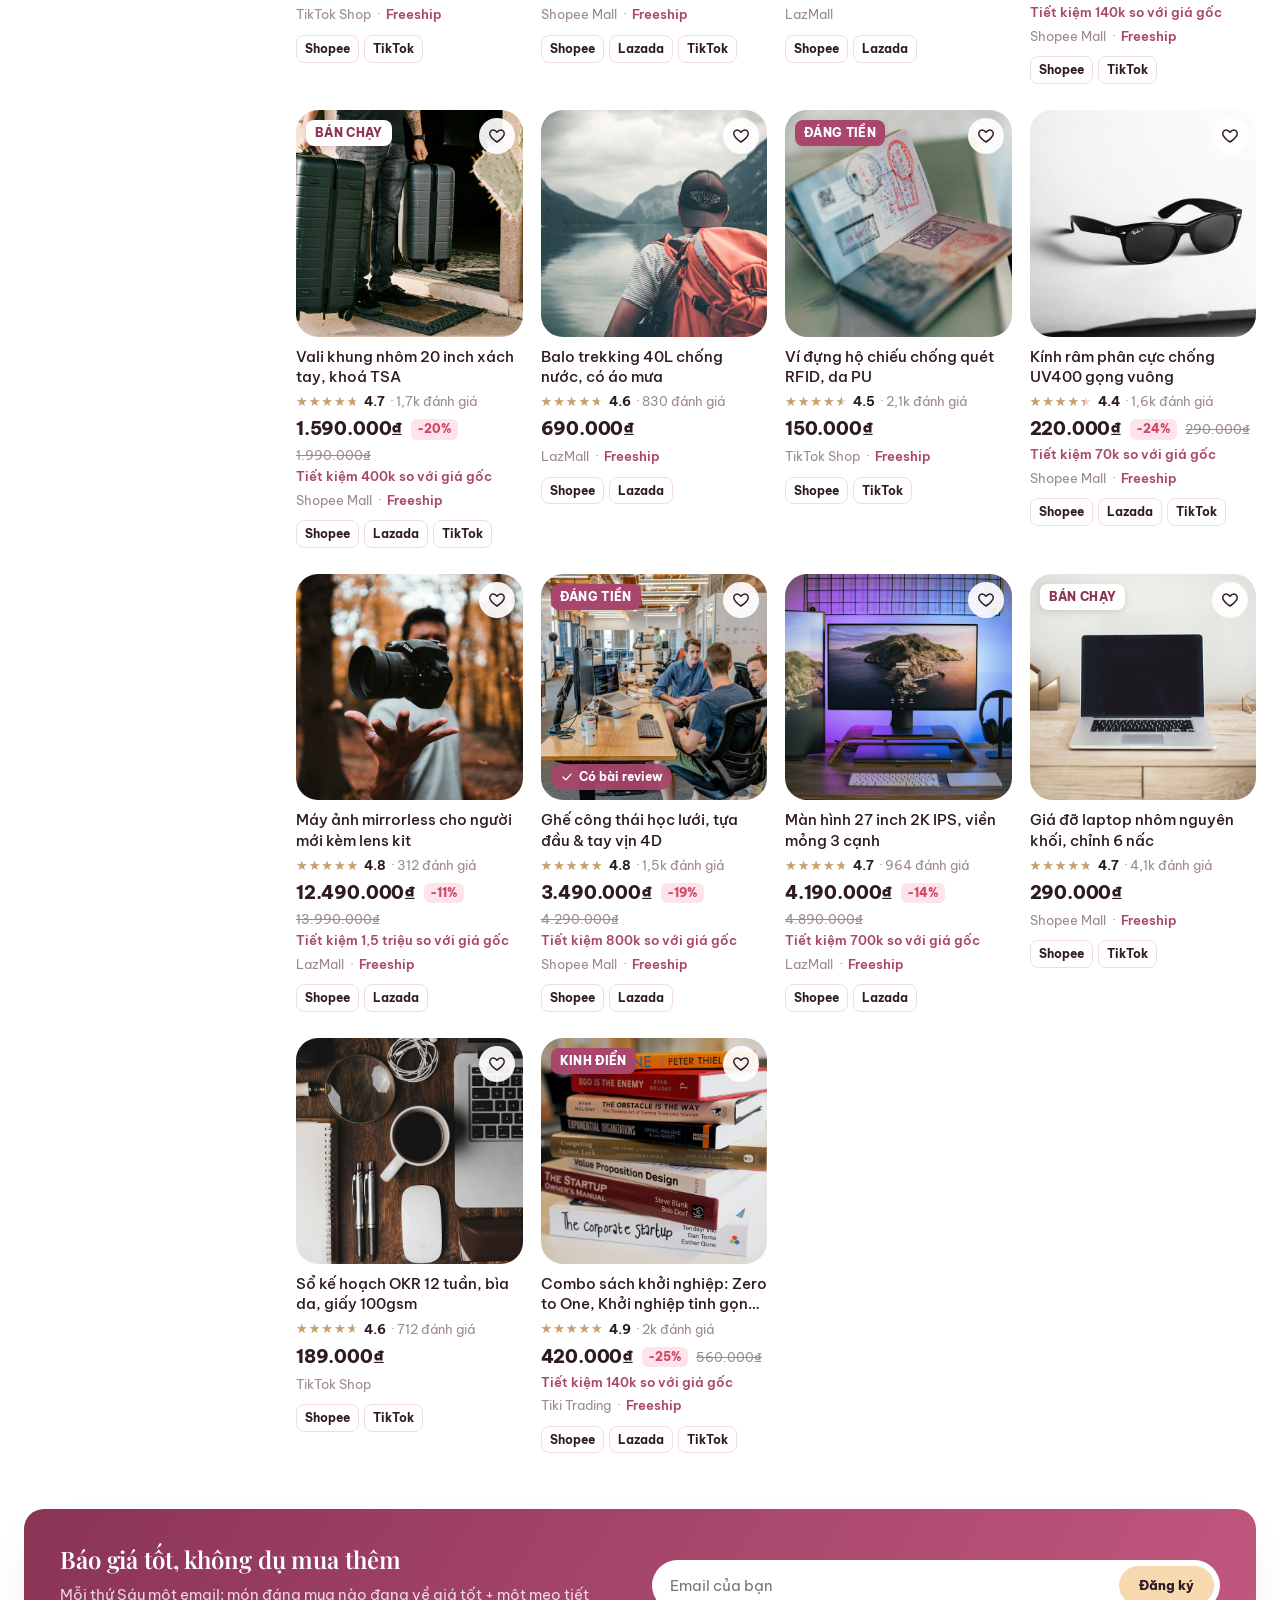
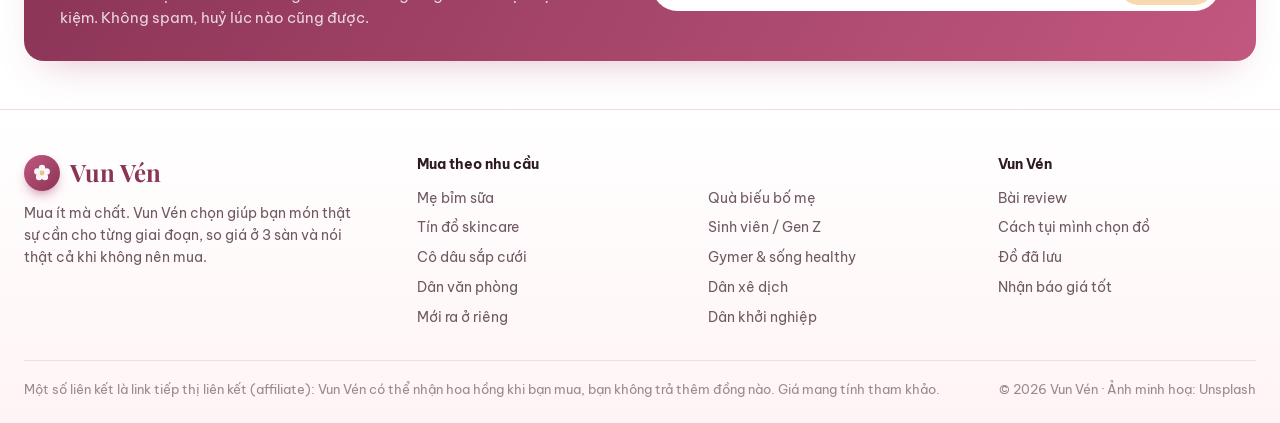
==== commit 7044120d: "Reposition the site around saving money Shift the voice from pushing purchases to buying less but be" ====
--- a/danh-muc.html
+++ b/danh-muc.html
@@ -14,6 +14,7 @@
 <main class="wrap">
   <div class="crumbs"><a href="./">Trang chủ</a> › <span id="crumbName">Tất cả</span></div>
   <div class="list-head" id="listHead"></div>
+  <div class="skipbox" id="skipBox"></div>
   <div class="list-body">
     <aside class="filters" id="filters" aria-label="Bộ lọc"></aside>
     <div>
--- a/assets/style.css
+++ b/assets/style.css
@@ -329,12 +329,42 @@
 .tldr h3{color:var(--rose)}
 .ftr{background:linear-gradient(180deg,#fff,var(--paper))}
 
+/* ---------- tiết kiệm ---------- */
+.save{font-size:12.5px;font-weight:600;color:var(--rose);margin-top:2px}
+.skip1{display:inline-block;margin-top:4px;color:var(--muted)}
+.skip1 b{color:var(--rose)}
+.budget{flex:none;background:#fff;border-radius:16px;padding:14px 18px;min-width:230px;display:grid;gap:6px;box-shadow:var(--shadow)}
+.budget small{font-size:11.5px;font-weight:700;letter-spacing:.12em;text-transform:uppercase;color:var(--champ)}
+.budget div{display:flex;align-items:baseline;justify-content:space-between;gap:12px}
+.budget b{font-size:17px}
+.budget span{font-size:12.5px;color:var(--muted)}
+.budget em{font-style:normal;font-size:12.5px;font-weight:700;color:var(--rose);border-top:1px dashed var(--line);padding-top:6px}
+.skipbox{border:1px dashed var(--blush);background:#fff;border-radius:16px;padding:16px 20px;margin:-8px 0 24px}
+.skipbox h3{margin:0 0 6px;font-family:var(--serif);font-weight:600;font-size:19px;color:var(--rose-dark)}
+.skipbox ul{margin:0;padding:0;list-style:none;display:grid;grid-template-columns:repeat(3,1fr);gap:8px 24px;font-size:14px;color:var(--muted)}
+.skipbox li{position:relative;padding-left:22px}
+.skipbox li::before{content:"✕";position:absolute;left:0;top:0;color:var(--rose);font-weight:800;font-size:12px;line-height:1.9}
+.tips{display:grid;grid-template-columns:repeat(4,1fr);gap:16px}
+.tip{background:#fff;border:1px solid var(--line);border-radius:18px;padding:20px}
+.tip b{display:block;font-family:var(--serif);font-size:30px;color:var(--champ);line-height:1;margin-bottom:10px}
+.tip h3{margin:0 0 6px;font-size:16px;font-weight:700}
+.tip p{margin:0;font-size:14px;color:var(--muted)}
+.tips-ul{margin:0;padding-left:18px;display:grid;gap:6px}
+.savebox{background:var(--champ-soft);border-radius:var(--radius);padding:18px 20px;margin-top:28px}
+.savebox h4{margin:0 0 8px;font-size:15px;color:#7A5524}
+.savebox ol{margin:0;padding-left:20px;display:grid;gap:6px;font-size:14.5px}
+.cmp{font-size:13px;color:var(--muted);margin-bottom:2px}
+
 /* ---------- responsive ---------- */
 @media (max-width:1200px){
   .grid{grid-template-columns:repeat(4,1fr)}
   .grid.g4{grid-template-columns:repeat(3,1fr)}
 }
 @media (max-width:960px){
+  .tips{grid-template-columns:1fr 1fr}
+  .skipbox ul{grid-template-columns:1fr}
+  .list-hero{flex-wrap:wrap}
+  .budget{width:100%}
   .hero-grid{grid-template-columns:1fr}
   .collage{height:360px}
   .tiles{grid-template-columns:repeat(4,1fr)}
@@ -352,6 +382,7 @@
   .megamenu{left:24px}
 }
 @media (max-width:720px){
+  .tips{grid-template-columns:1fr}
   .wrap{padding:0 16px}
   .topbar{font-size:12px}
   .hdr-main{flex-wrap:wrap;height:auto;padding-top:10px;padding-bottom:10px;gap:8px 10px}
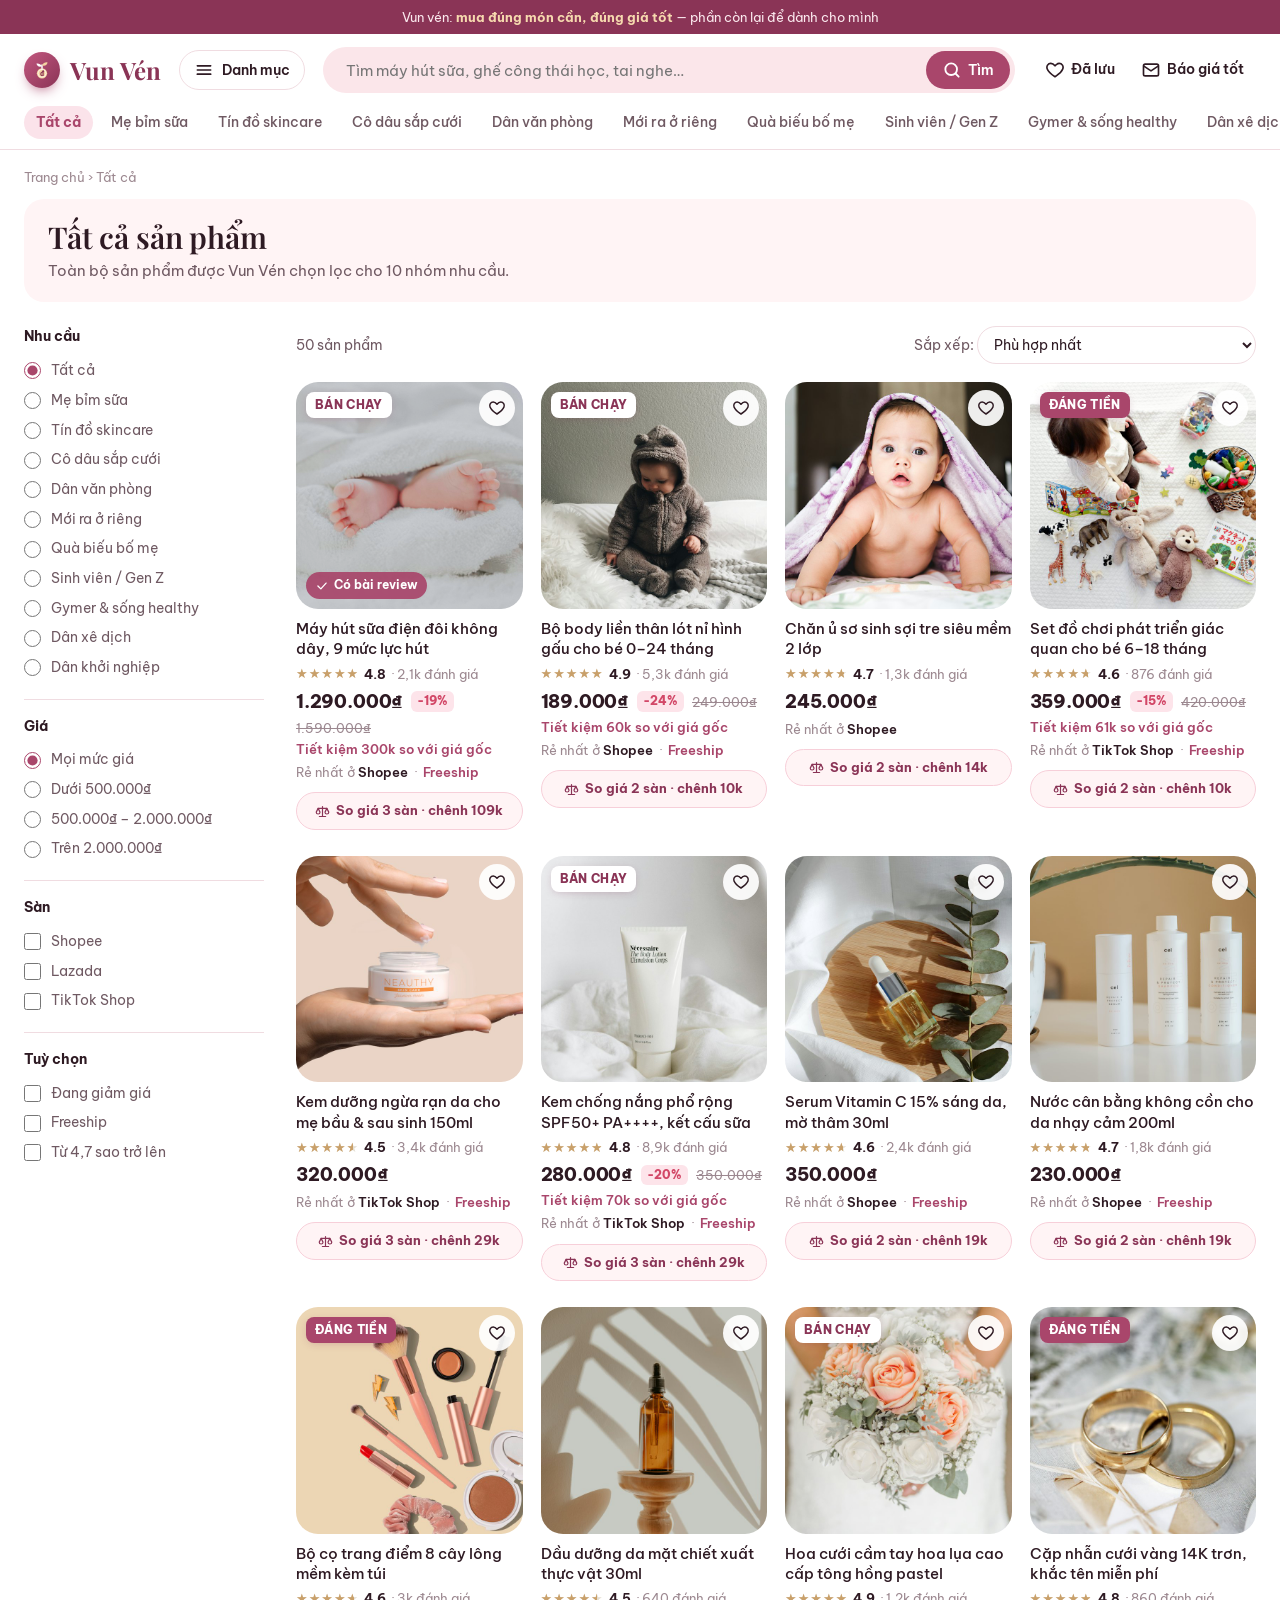
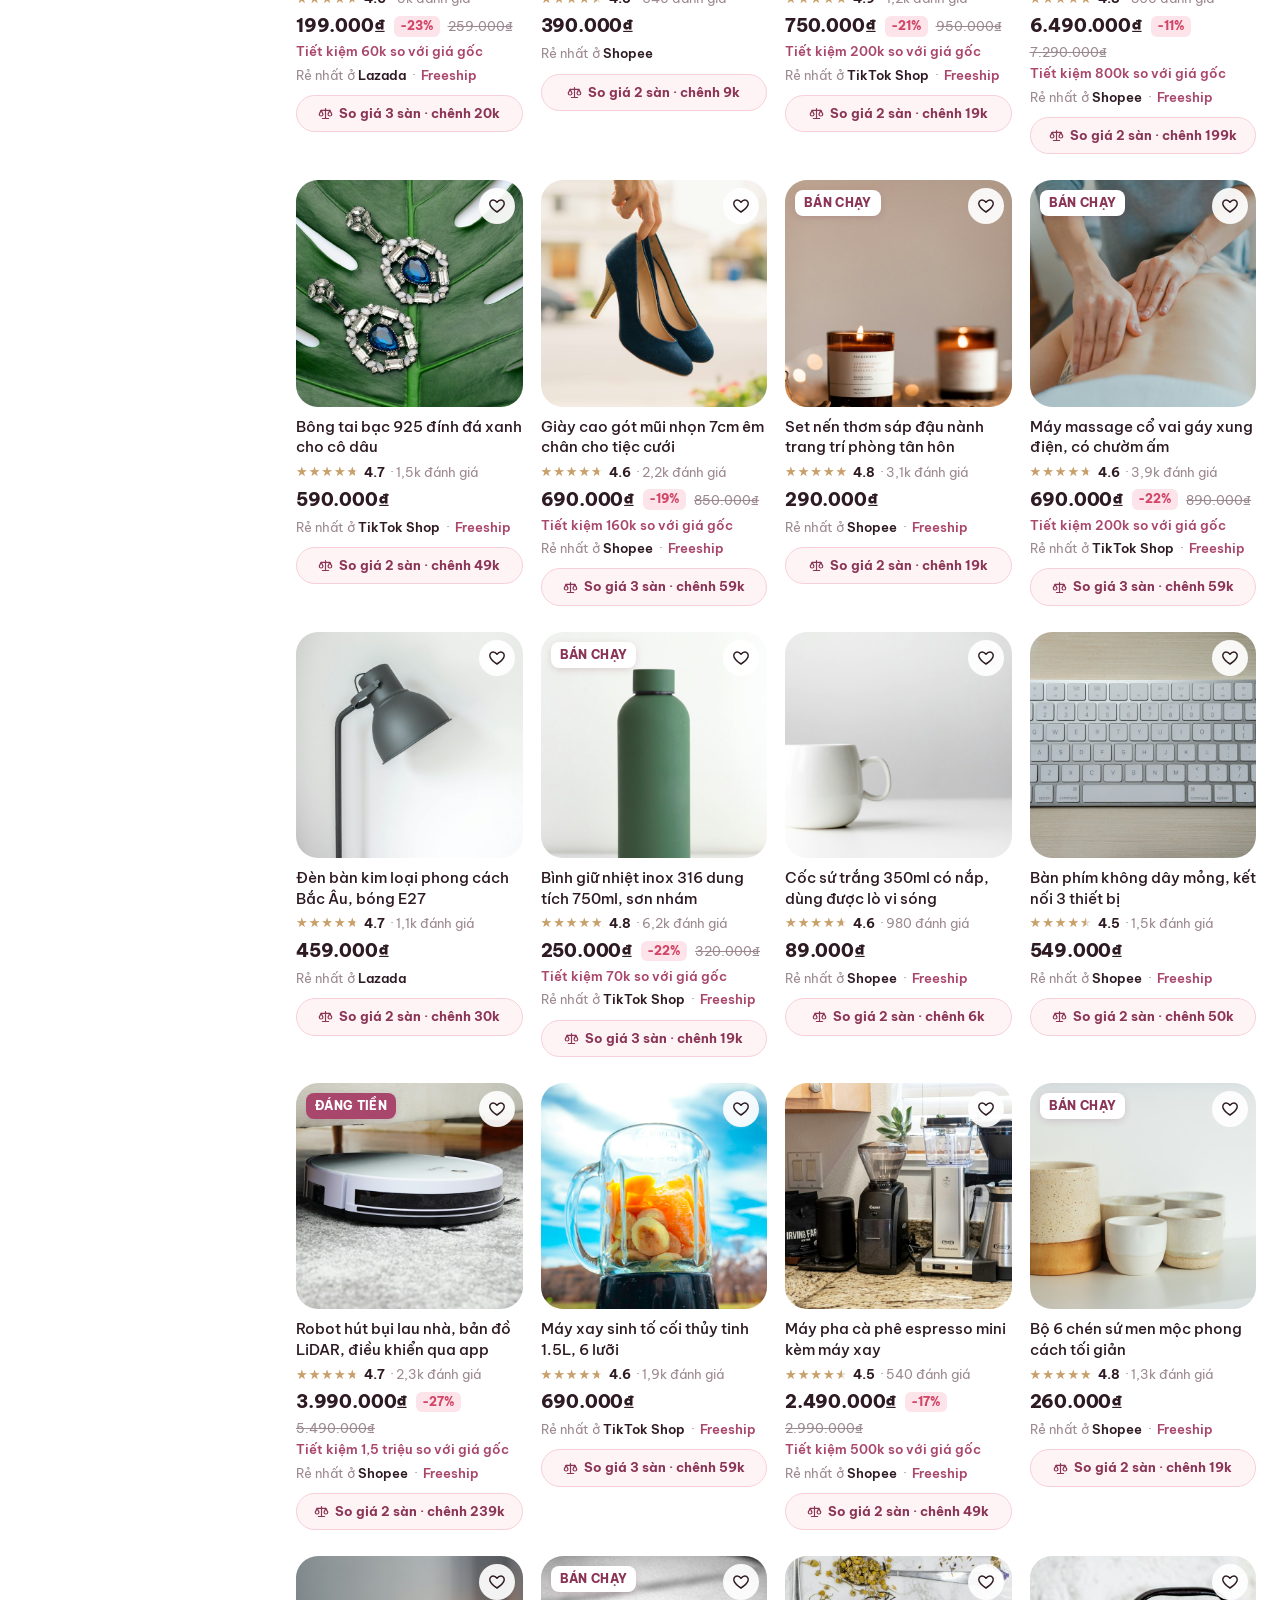
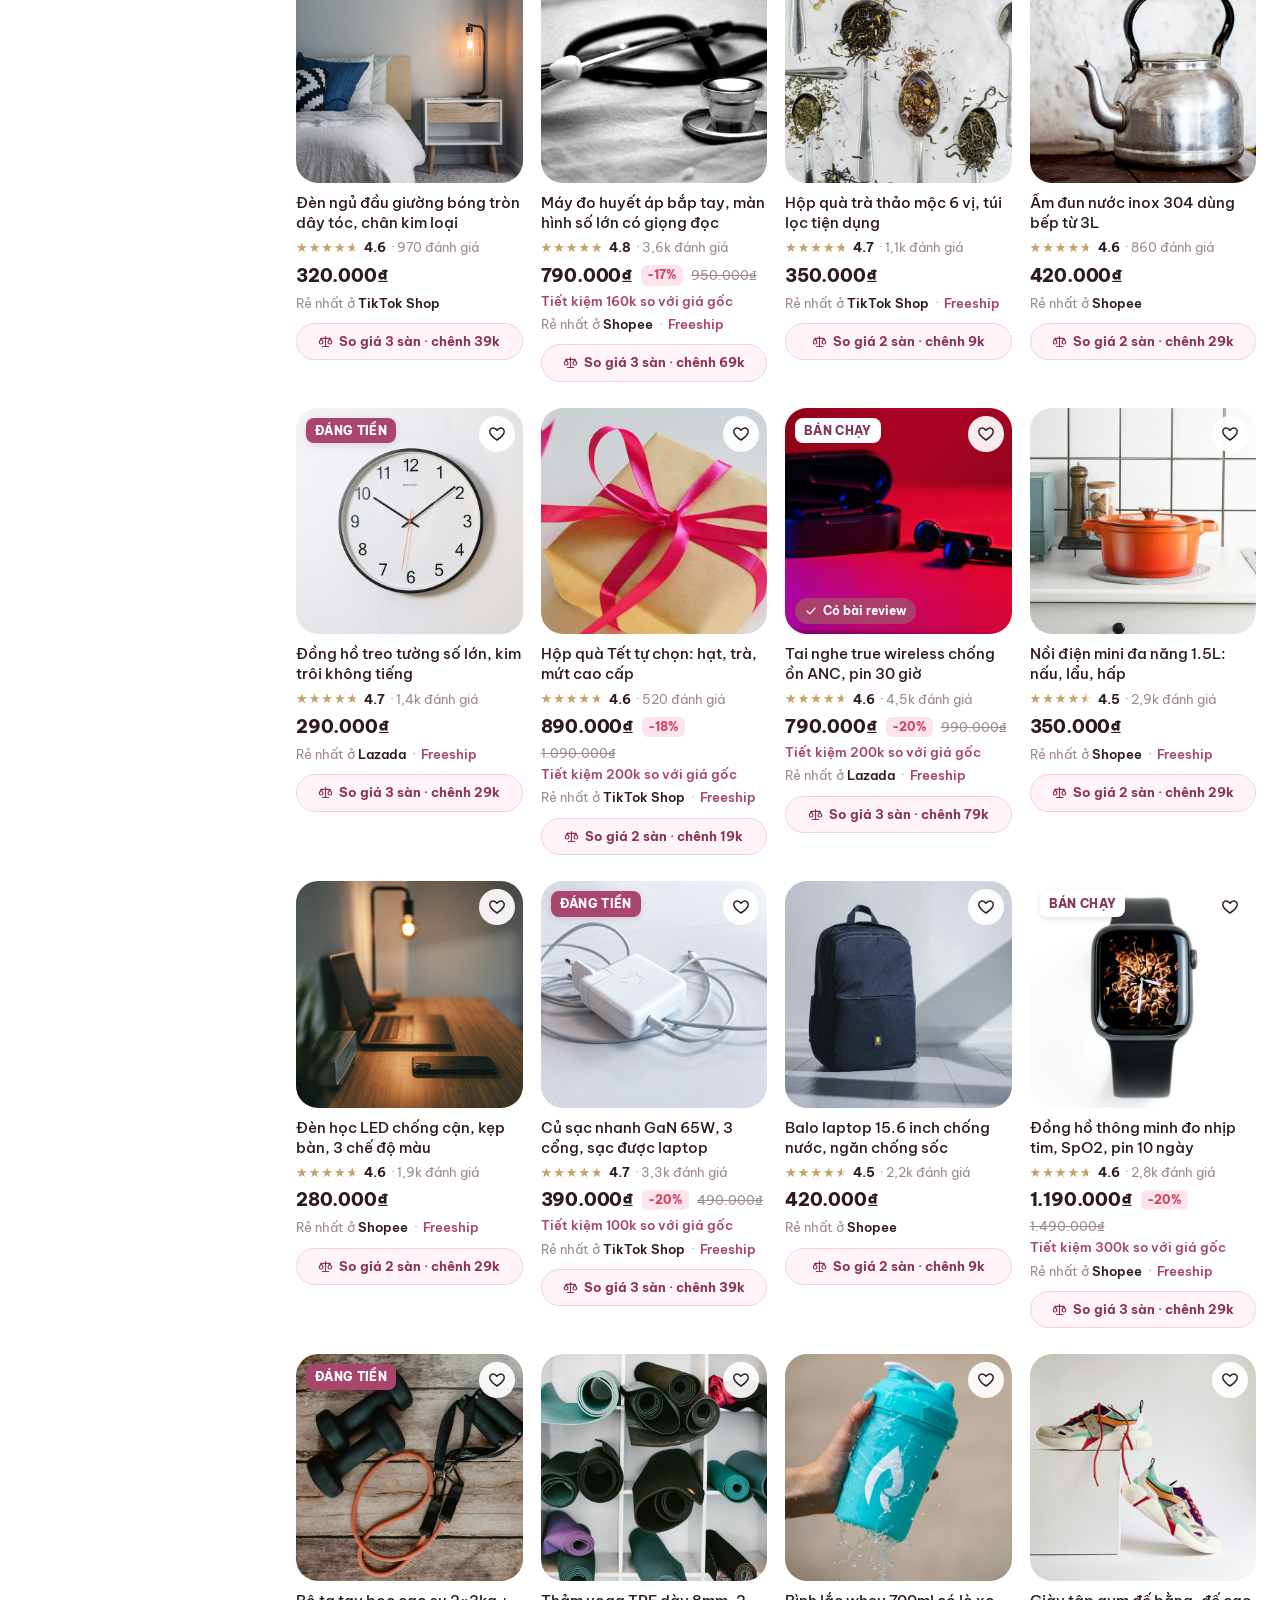
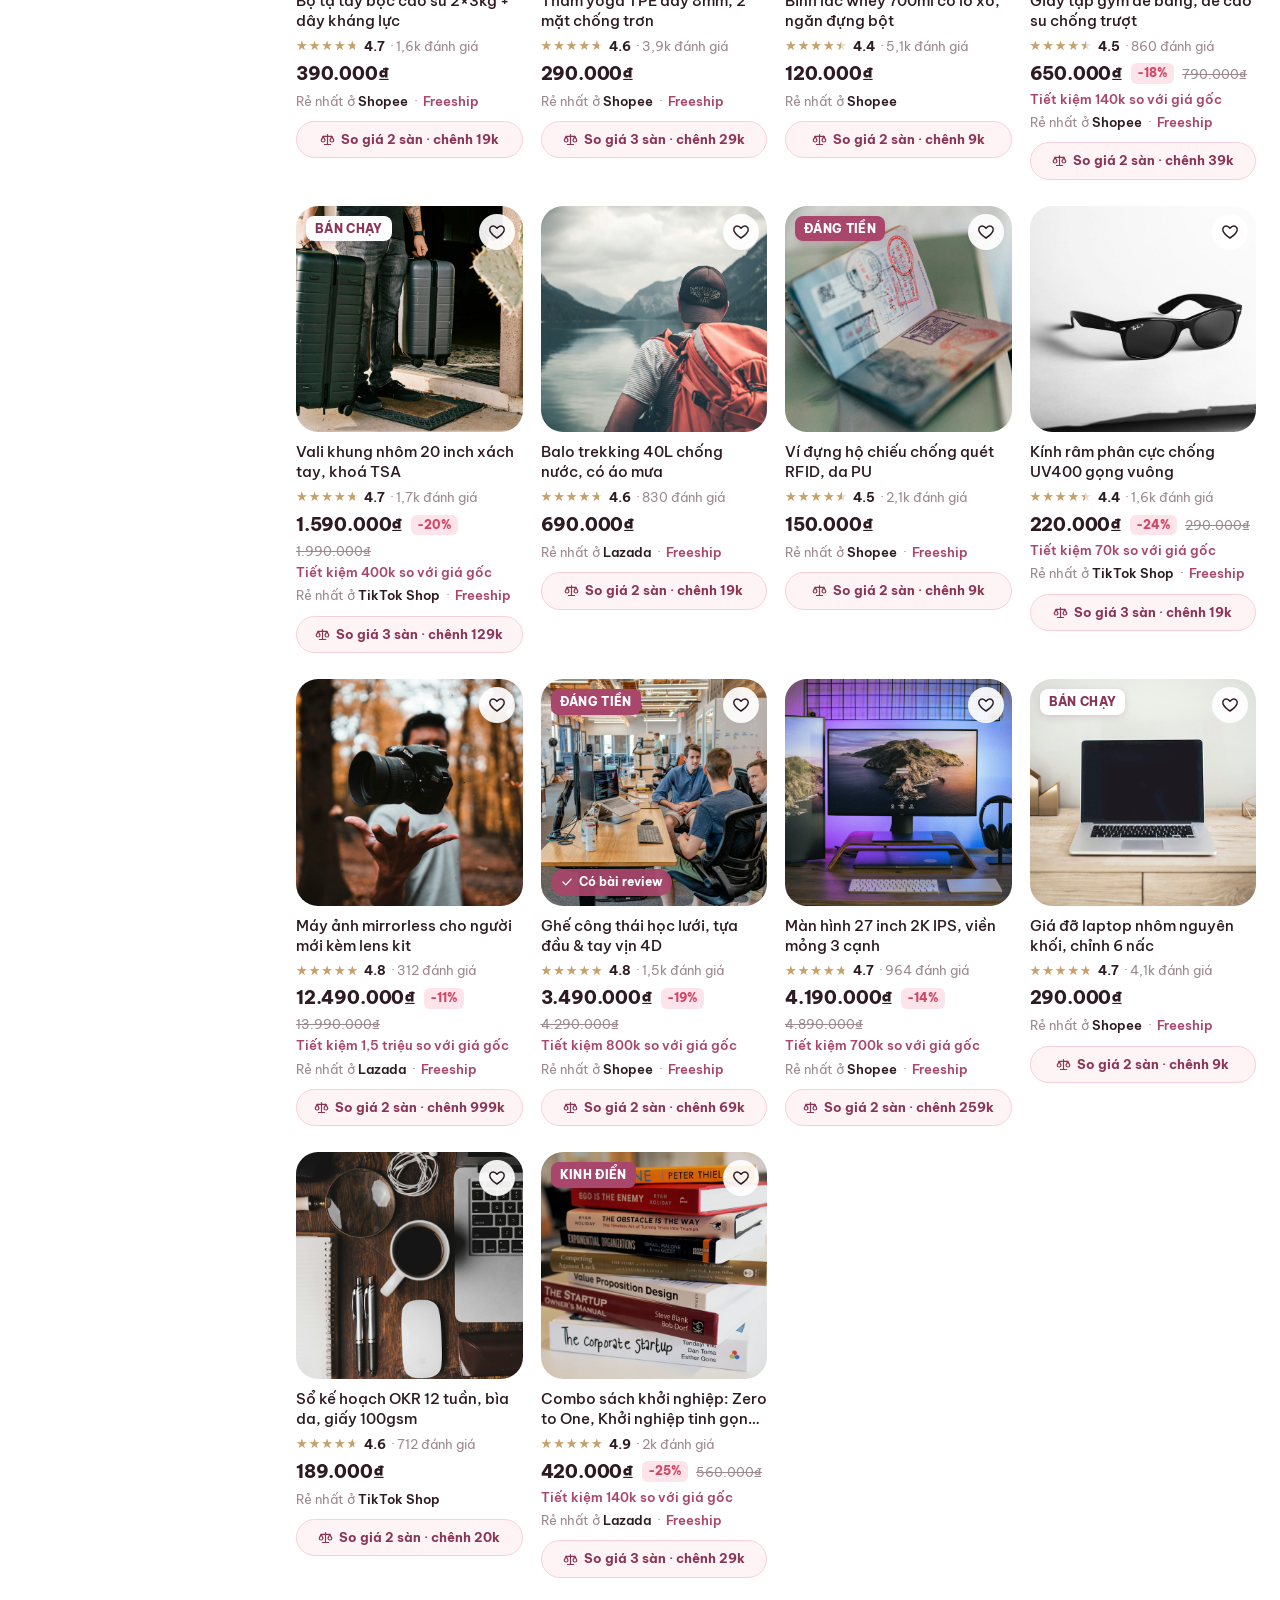
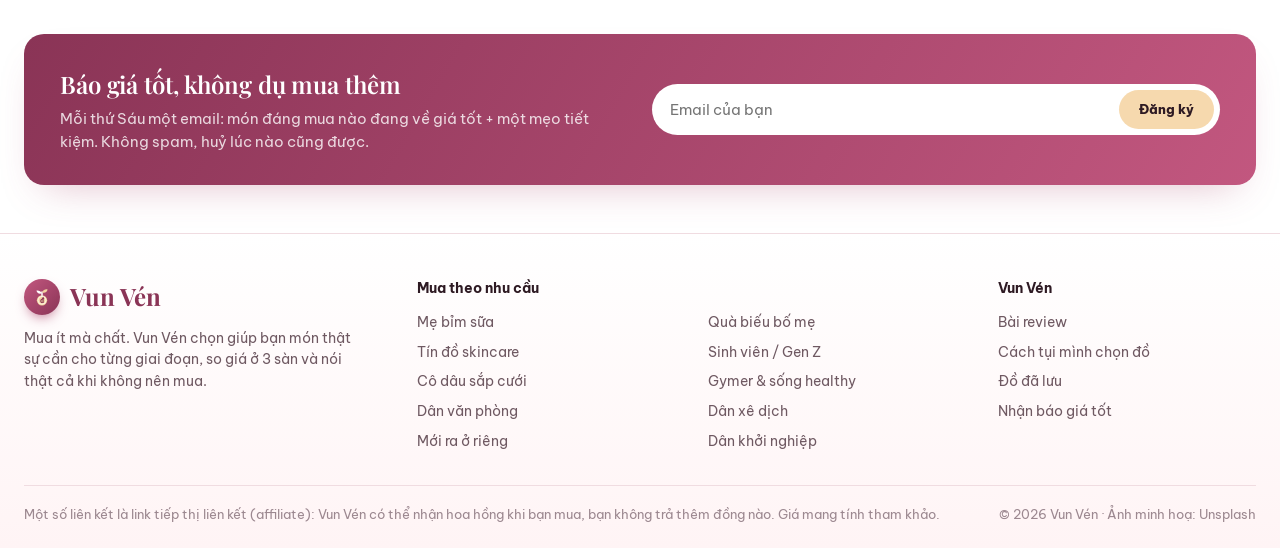
==== commit 14a77751: "Add per-shop price comparison and a coin-sprout logo Each product now stores prices per marketplace;" ====
--- a/danh-muc.html
+++ b/danh-muc.html
@@ -7,6 +7,7 @@
 <link rel="preconnect" href="https://fonts.gstatic.com" crossorigin>
 <link href="https://fonts.googleapis.com/css2?family=Be+Vietnam+Pro:wght@400;500;600;700;800&family=Playfair+Display:ital,wght@0,600;0,700;1,600&display=swap" rel="stylesheet">
 <link rel="stylesheet" href="assets/style.css">
+<link rel="icon" href="assets/favicon.svg" type="image/svg+xml">
 <title>Danh mục — Vun Vén</title>
 </head>
 <body data-page="listing">
@@ -30,6 +31,7 @@
             <option value="rate">Điểm cao nhất</option>
             <option value="low">Giá thấp đến cao</option>
             <option value="high">Giá cao đến thấp</option>
+            <option value="gap">Chênh giá giữa các sàn nhiều nhất</option>
           </select>
         </label>
       </div>
--- a/assets/style.css
+++ b/assets/style.css
@@ -355,6 +355,30 @@
 .savebox ol{margin:0;padding-left:20px;display:grid;gap:6px;font-size:14.5px}
 .cmp{font-size:13px;color:var(--muted);margin-bottom:2px}
 
+/* ---------- so giá ---------- */
+.pmeta b{color:var(--ink);font-weight:600}
+.cmp-btn{display:flex;align-items:center;justify-content:center;gap:6px;margin-top:10px;padding:8px 10px;border-radius:999px;border:1px solid var(--blush);background:var(--paper);color:var(--rose-dark);font-size:12.5px;font-weight:700;transition:.15s}
+.cmp-btn svg{width:15px;height:15px}
+.cmp-btn:hover{background:var(--rose);border-color:var(--rose);color:#fff}
+.cmp-table{border:1px solid var(--line);border-radius:18px;overflow:hidden;margin-bottom:14px;background:#fff}
+.cmp-h{display:flex;justify-content:space-between;align-items:center;gap:10px;padding:12px 16px;background:var(--paper);font-size:13px;color:var(--soft)}
+.cmp-h b{display:flex;align-items:center;gap:8px;color:var(--ink);font-size:14.5px}
+.cmp-h svg{width:18px;height:18px;color:var(--rose)}
+.cmp-row{display:grid;grid-template-columns:1fr auto auto;gap:14px;align-items:center;padding:13px 16px;border-top:1px solid var(--line);transition:background .15s}
+.cmp-row:hover{background:var(--paper)}
+.cmp-row .sn{font-weight:700;font-size:15px;display:flex;flex-wrap:wrap;align-items:center;gap:4px 8px}
+.cmp-row .sn em{font-style:normal;font-size:11px;font-weight:800;text-transform:uppercase;letter-spacing:.04em;background:var(--rose);color:#fff;padding:2px 8px;border-radius:999px}
+.cmp-row .sn small{flex-basis:100%;font-weight:500;font-size:12.5px;color:var(--muted)}
+.cmp-row .pr{text-align:right}
+.cmp-row .pr b{display:block;font-size:16px}
+.cmp-row .pr small{font-size:12px;color:var(--soft)}
+.cmp-row.best{background:linear-gradient(90deg,var(--rose-soft),#fff)}
+.cmp-row.best .pr b{color:var(--rose)}
+.cmp-row.best .pr small{color:var(--rose);font-weight:600}
+.cmp-row .go{font-size:13px;font-weight:700;color:var(--rose);white-space:nowrap}
+.cmp-note{margin:0;padding:10px 16px;border-top:1px solid var(--line);font-size:12px;color:var(--soft)}
+.buybtns .btn svg{width:18px;height:18px}
+
 /* ---------- responsive ---------- */
 @media (max-width:1200px){
   .grid{grid-template-columns:repeat(4,1fr)}
@@ -382,6 +406,9 @@
   .megamenu{left:24px}
 }
 @media (max-width:720px){
+  .cmp-row{grid-template-columns:1fr auto;padding:12px 14px}
+  .cmp-row .go{display:none}
+  .cmp-btn{font-size:12px;padding:7px 8px}
   .tips{grid-template-columns:1fr}
   .wrap{padding:0 16px}
   .topbar{font-size:12px}
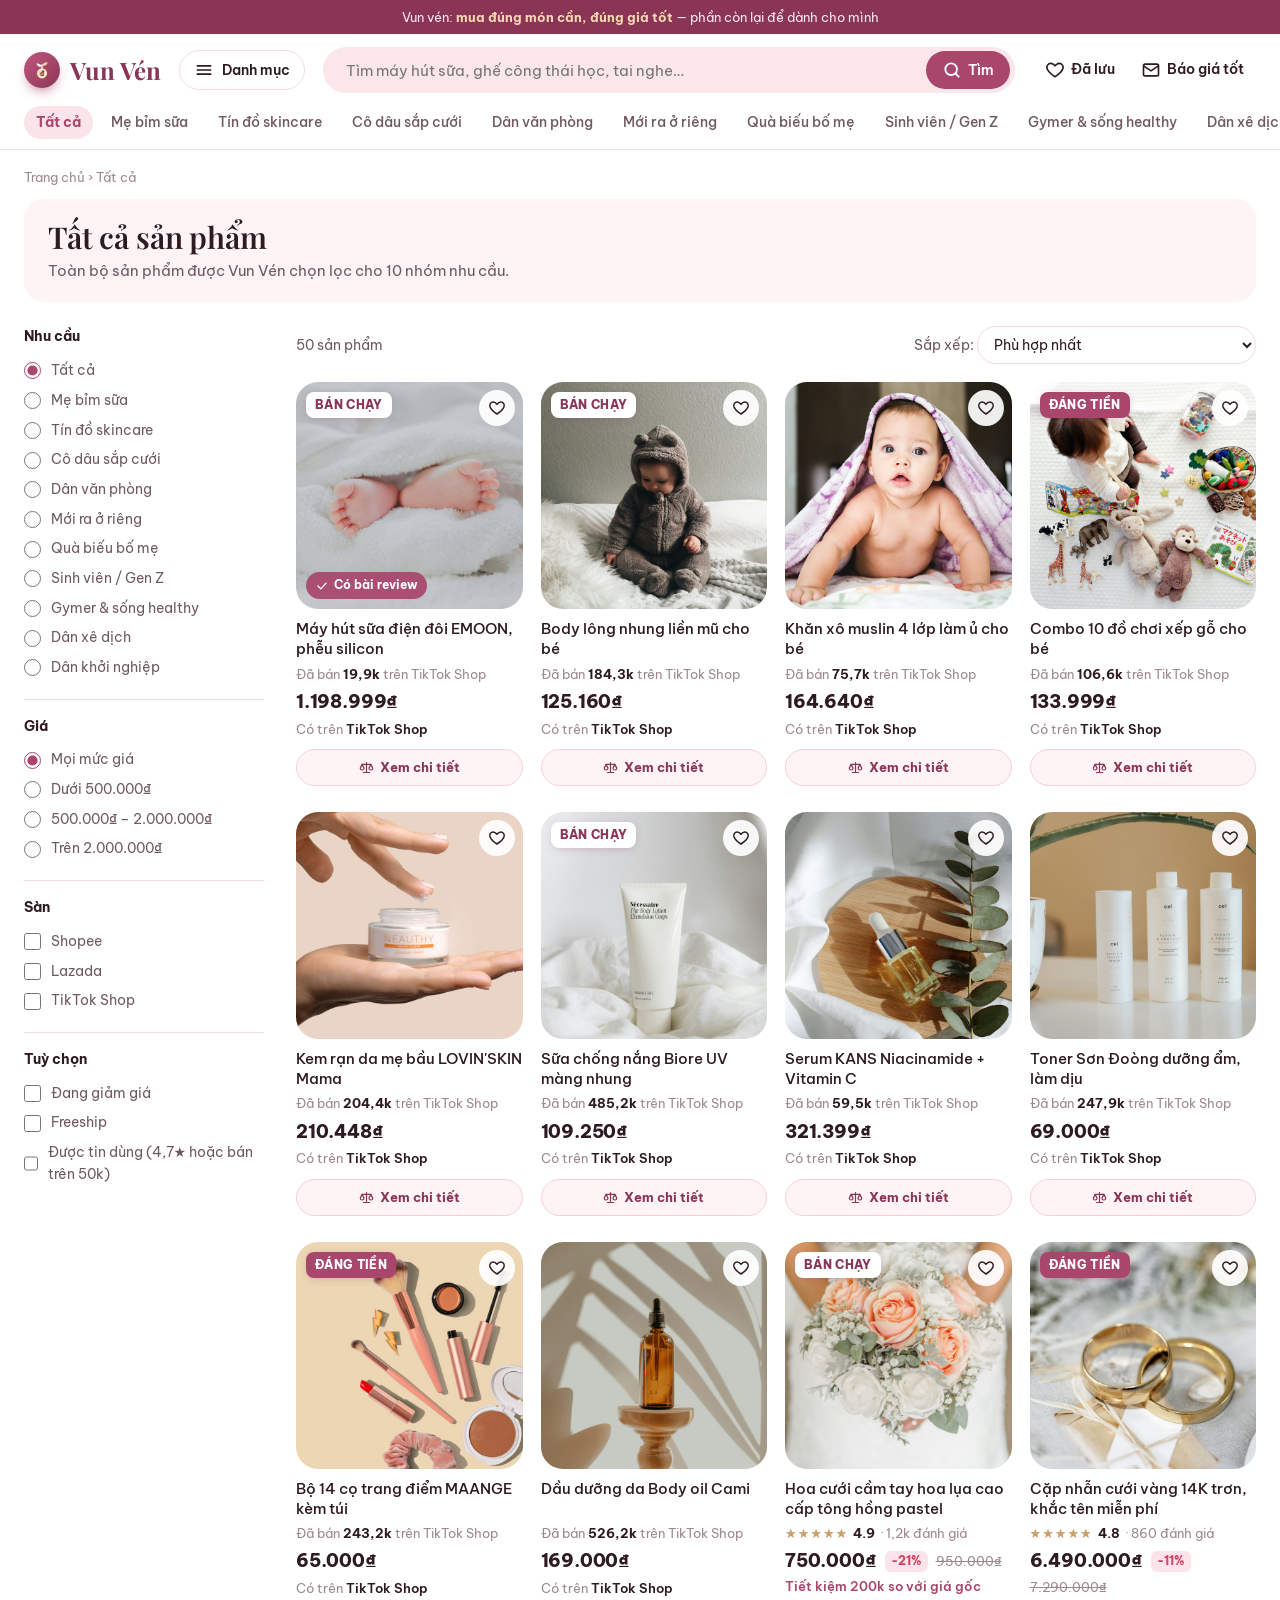
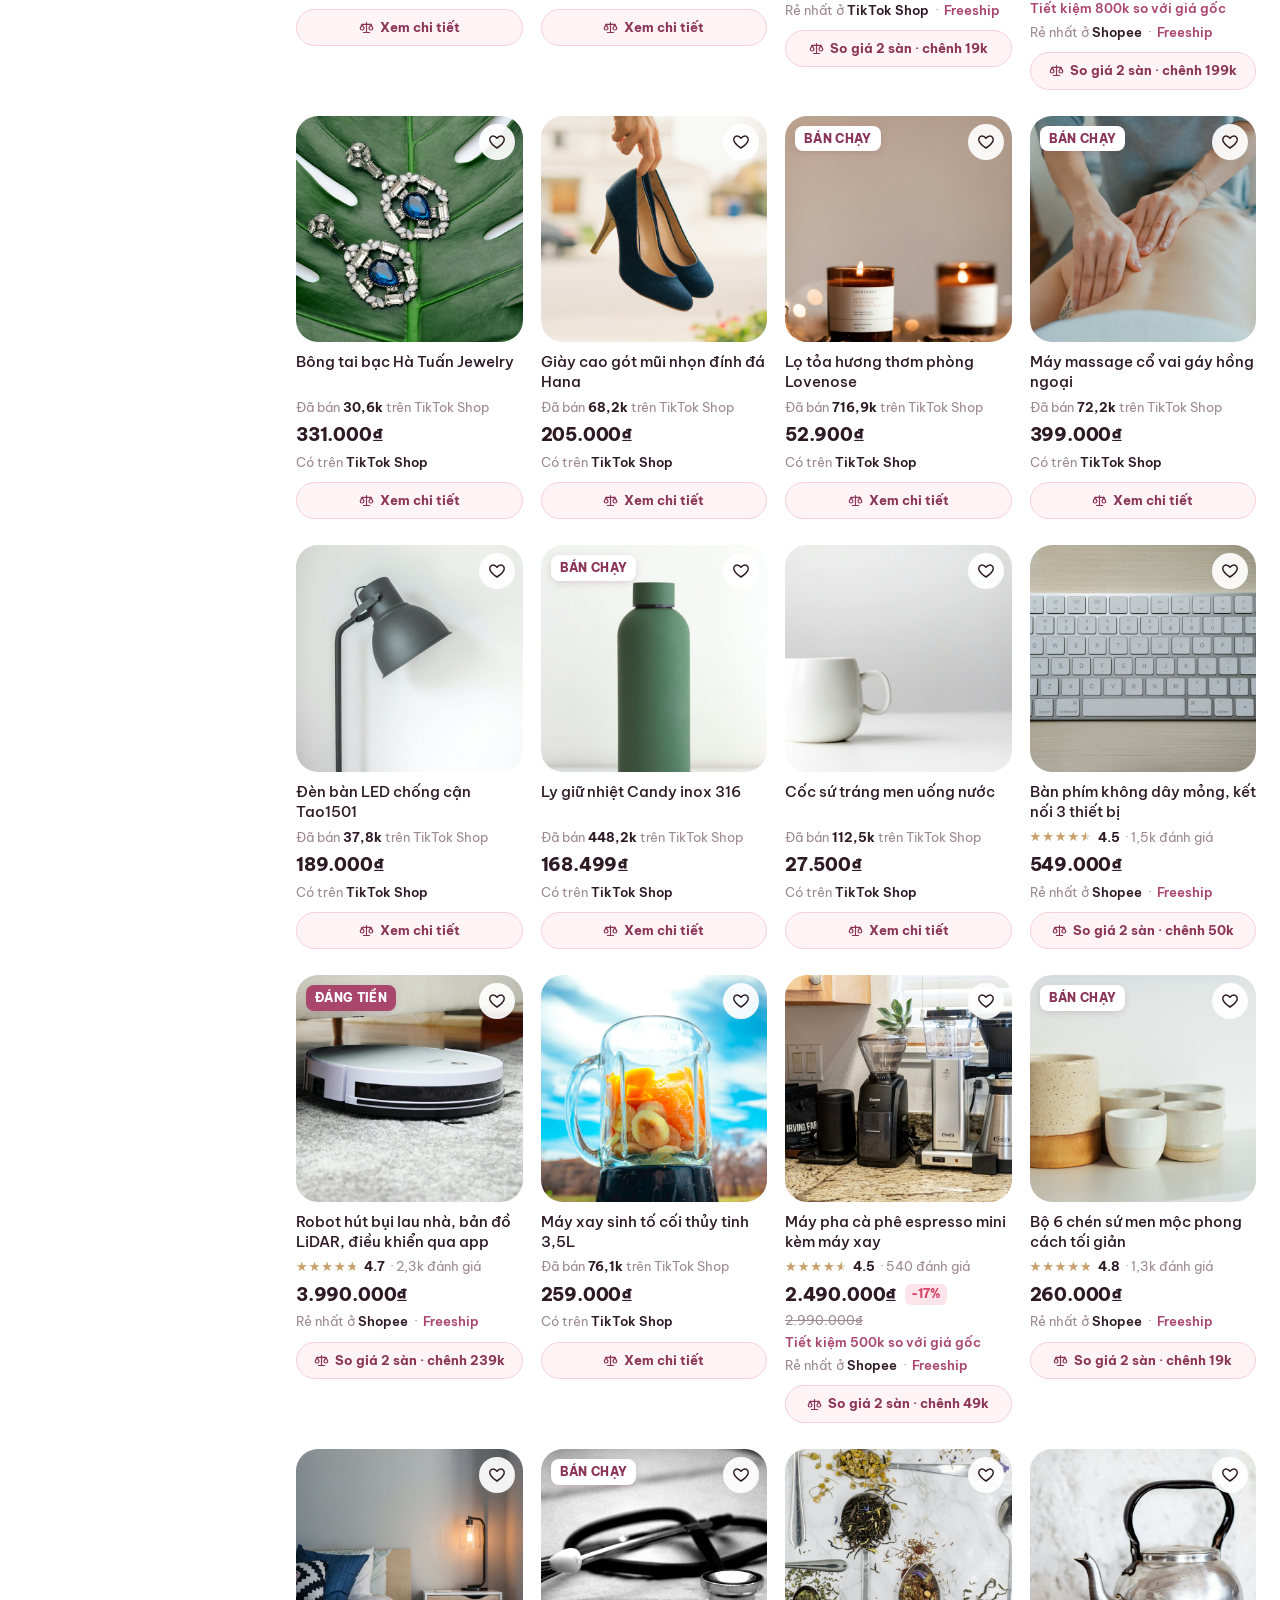
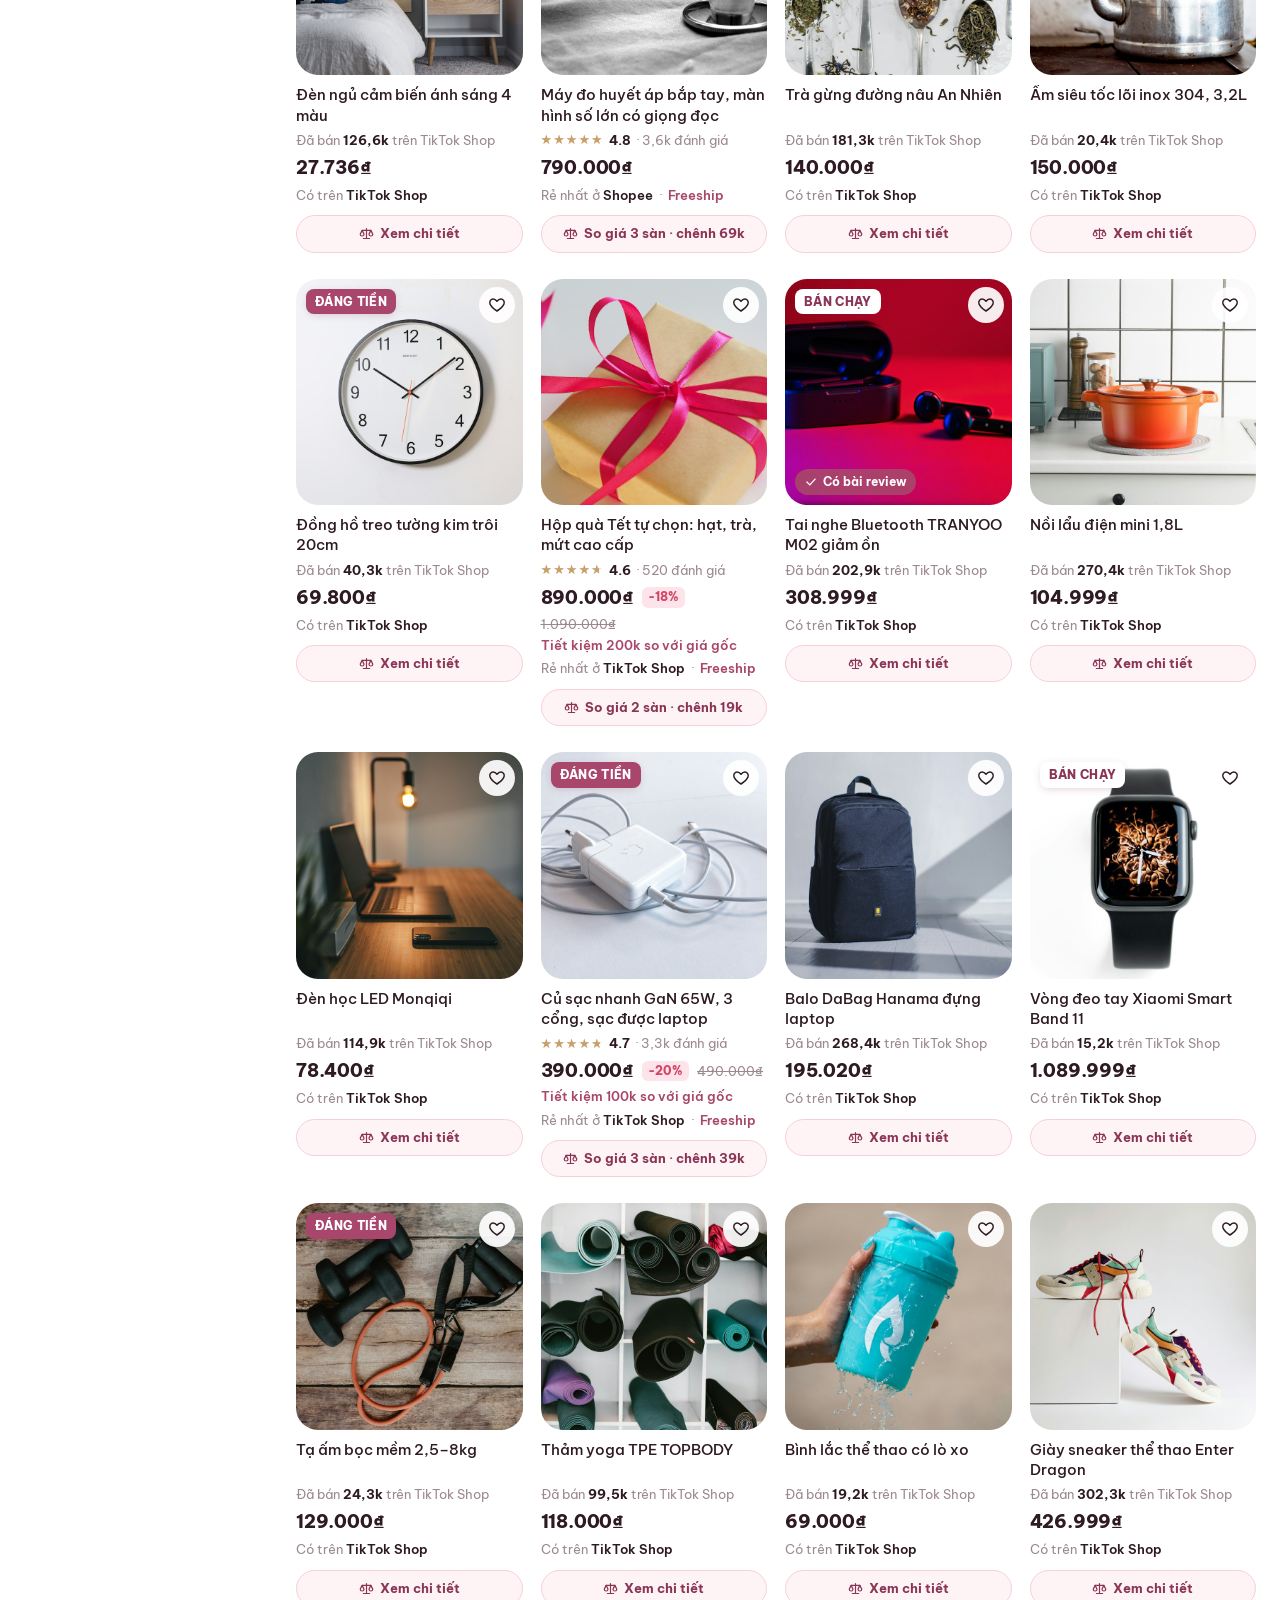
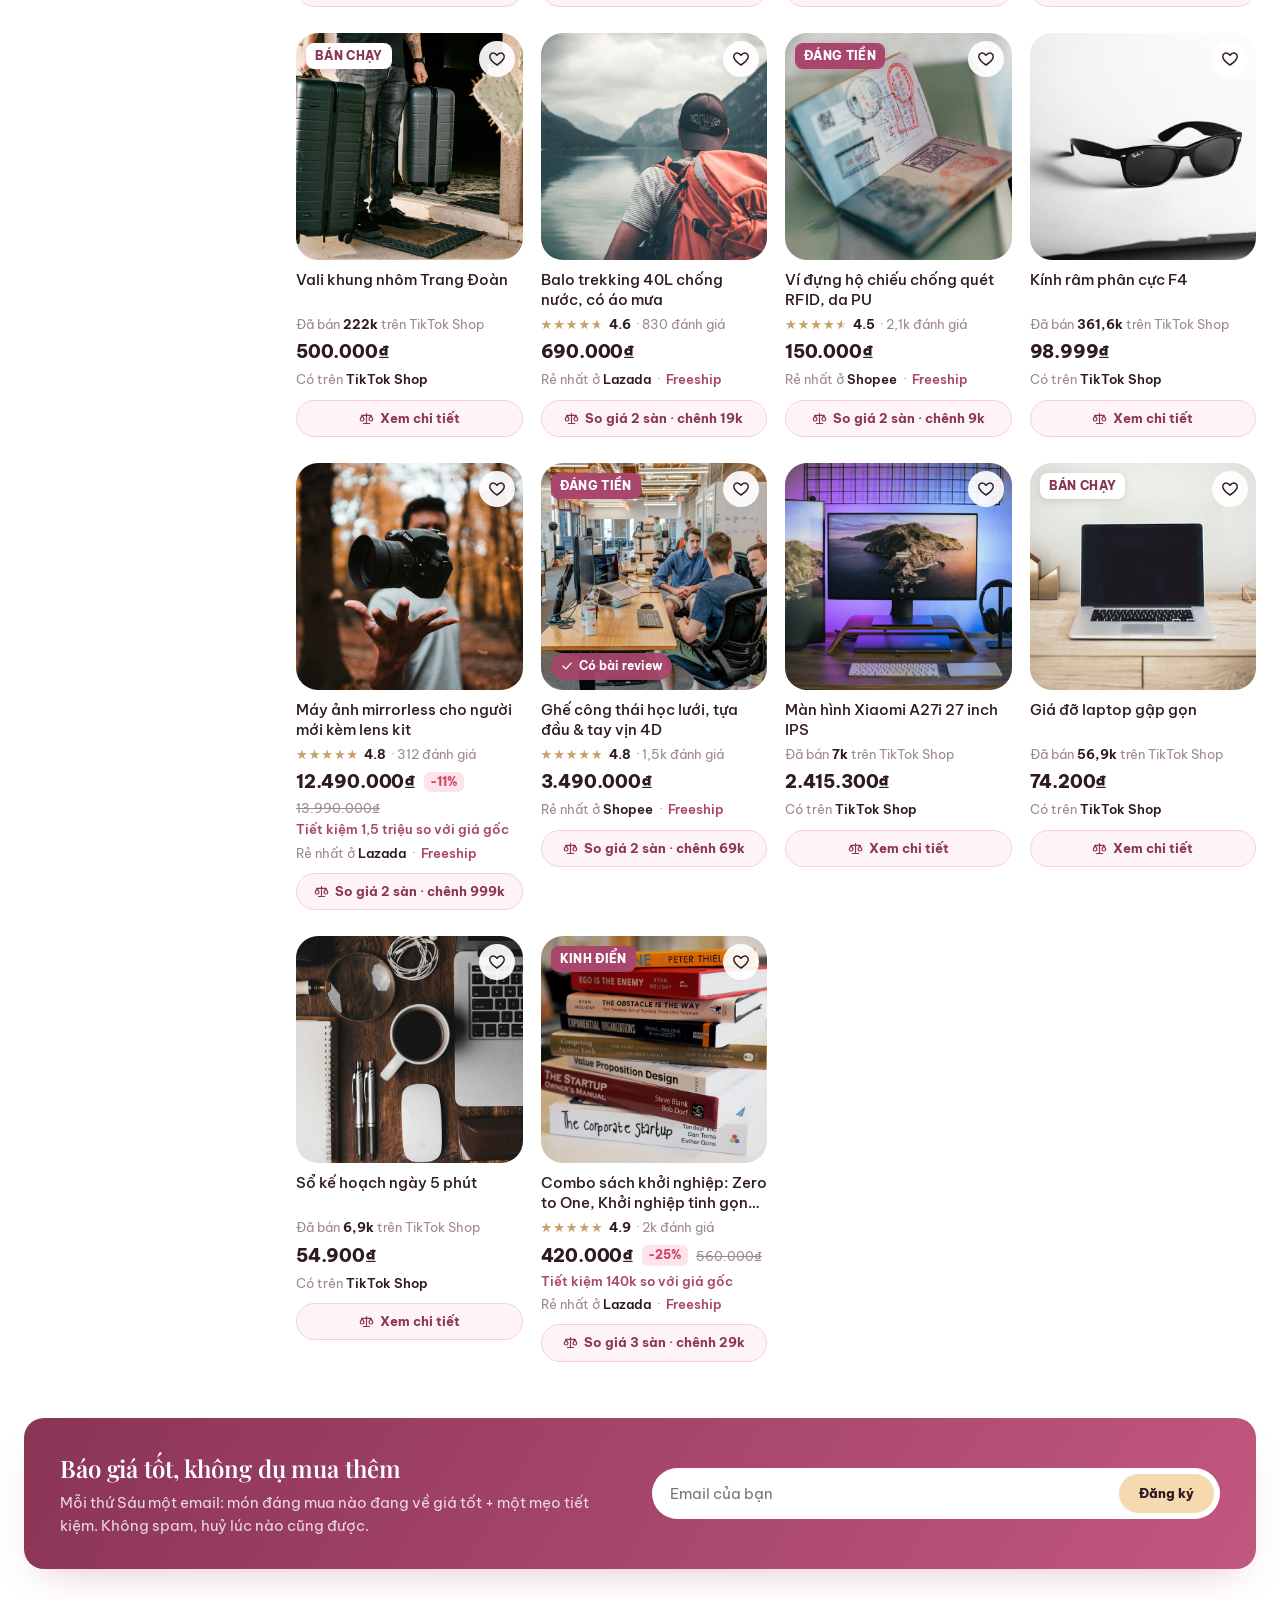
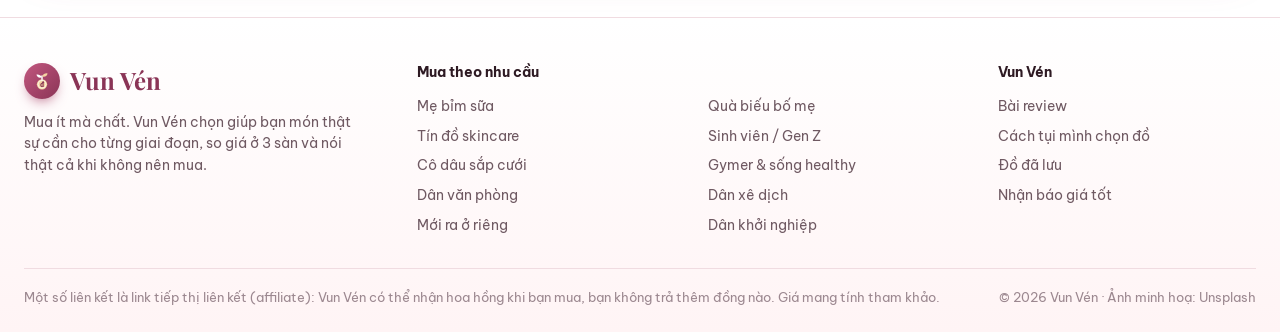
==== commit 41c9815b: "Link 36 real TikTok Shop products with live prices Pick best-selling, in-stock TikTok Shop products " ====
--- a/danh-muc.html
+++ b/danh-muc.html
@@ -27,7 +27,7 @@
         <label>Sắp xếp:
           <select id="sort">
             <option value="rel">Phù hợp nhất</option>
-            <option value="pop">Nhiều đánh giá nhất</option>
+            <option value="pop">Được mua nhiều nhất</option>
             <option value="rate">Điểm cao nhất</option>
             <option value="low">Giá thấp đến cao</option>
             <option value="high">Giá cao đến thấp</option>
@@ -41,6 +41,7 @@
 </main>
 <div id="site-footer"></div>
 <script src="assets/data.js"></script>
+<script src="assets/prices.js"></script>
 <script src="assets/app.js"></script>
 </body>
 </html>
